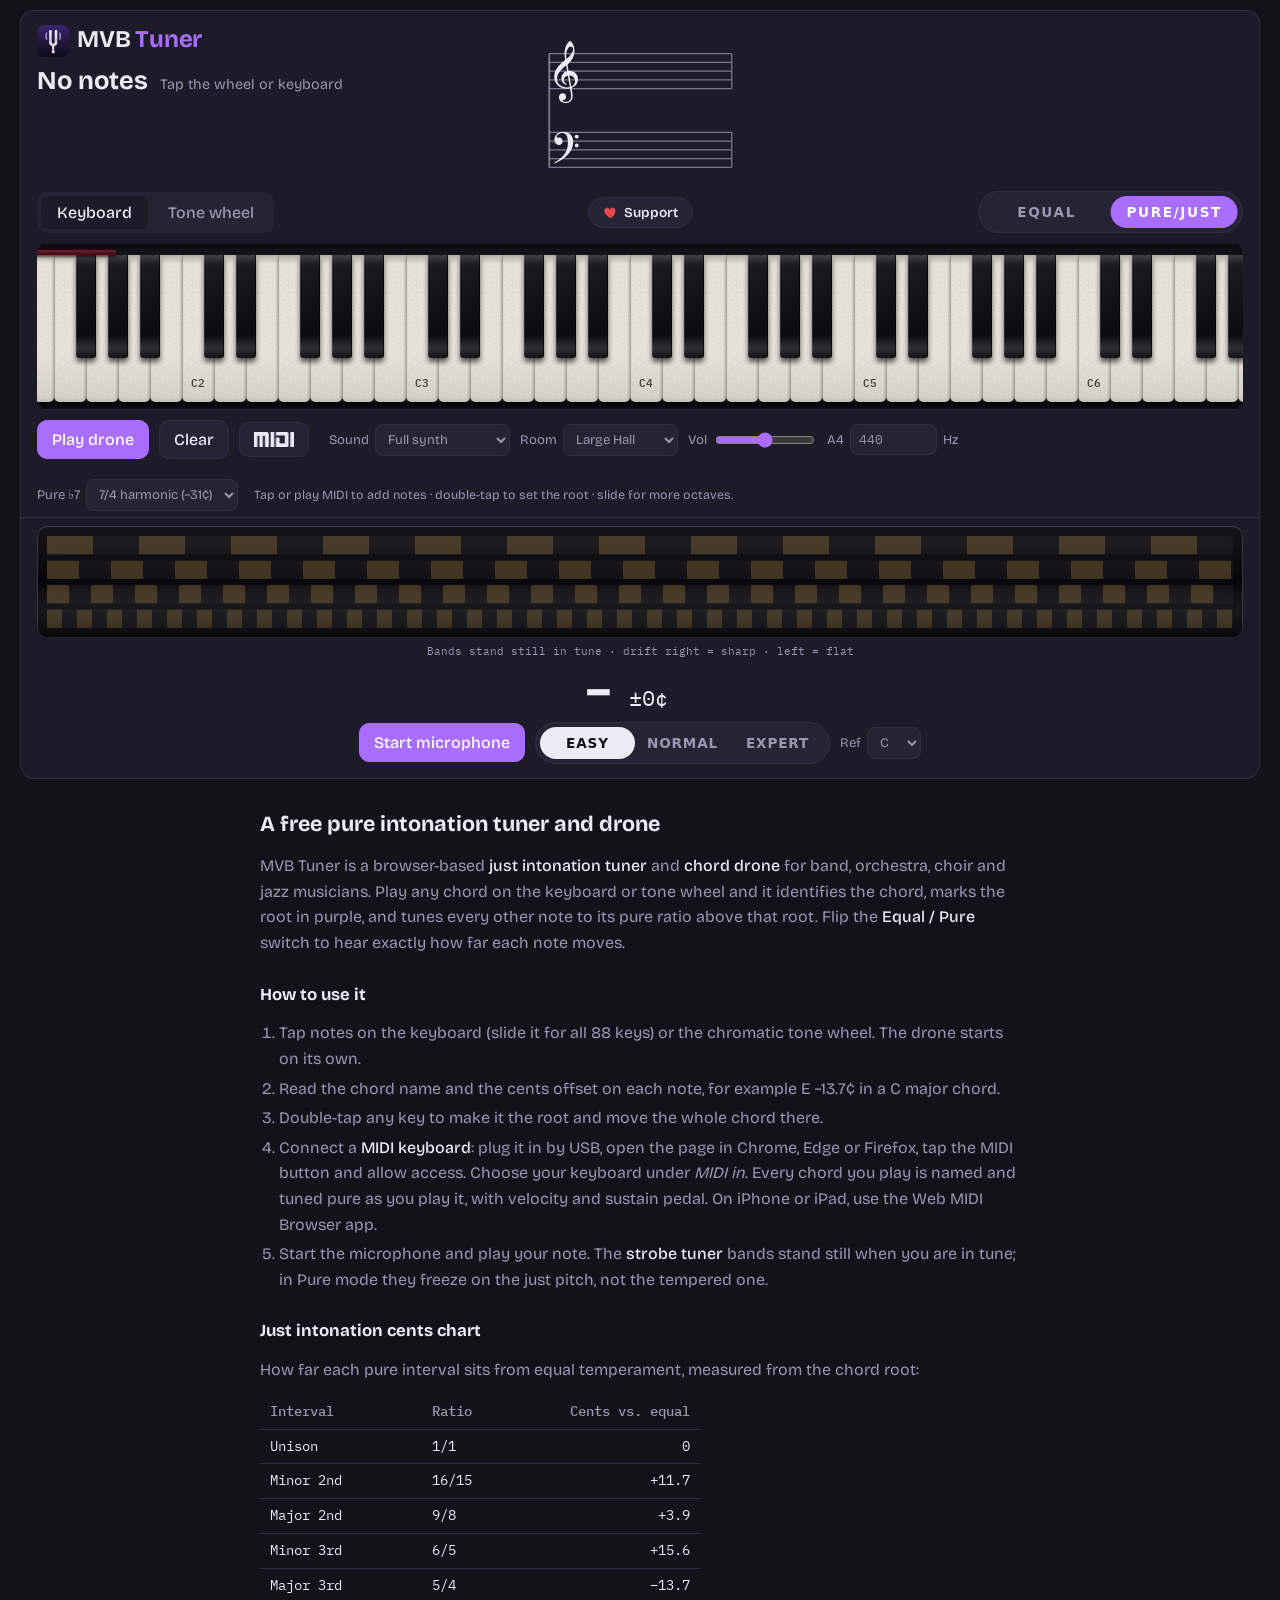
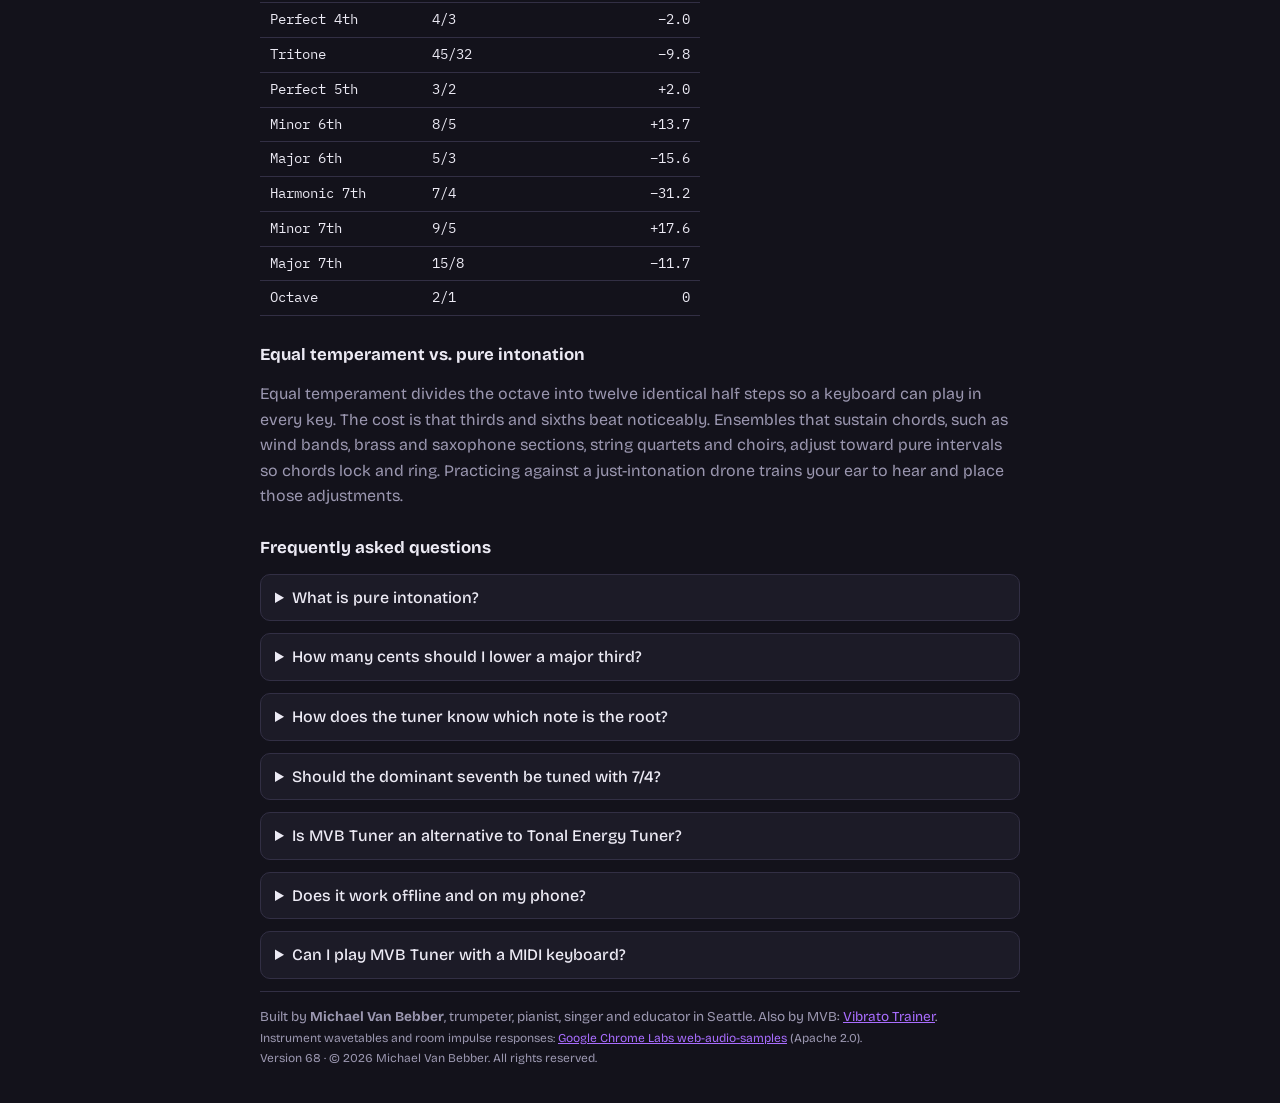
==== index.html @ eff60bd3 "v68: iPad/tablet card and keyboard run edge to edge Co-Authored-By: Claude Opus 5.5 <noreply@anthrop" ====
<!doctype html>
<html lang="en">
<head>
<meta charset="utf-8">
<meta name="viewport" content="width=device-width,initial-scale=1,viewport-fit=cover">
<title>MVB Tuner – Free Pure & Just Intonation Tuner and Chord Drone</title>
<meta name="description" content="Free pure & just intonation tuner and chord drone. Detects the chord root and tunes every note pure. Strobe tuner, equal/pure switch, 14 sounds.">
<link rel="canonical" href="https://pureintonation.com/">
<meta name="robots" content="index,follow,max-image-preview:large">
<meta name="author" content="Michael Van Bebber">
<meta name="theme-color" content="#13121b">
<meta name="color-scheme" content="dark">
<meta property="og:type" content="website">
<meta property="og:site_name" content="MVB Tuner">
<meta property="og:title" content="MVB Tuner – Free Pure & Just Intonation Tuner and Chord Drone">
<meta property="og:description" content="Free pure & just intonation tuner and chord drone. Detects the chord root and tunes every note pure. Strobe tuner, equal/pure switch, 14 sounds.">
<meta property="og:url" content="https://pureintonation.com/">
<meta property="og:image" content="https://pureintonation.com/og-image.png">
<meta property="og:image:width" content="1200"><meta property="og:image:height" content="630">
<meta property="og:image:alt" content="MVB Tuner: pure intonation strobe tuner with a C7 chord tuned E −13.7¢, G +2.0¢, B♭ −31.2¢">
<meta name="twitter:card" content="summary_large_image">
<meta name="twitter:title" content="MVB Tuner – Free Pure & Just Intonation Tuner and Chord Drone">
<meta name="twitter:description" content="Free pure & just intonation tuner and chord drone. Detects the chord root and tunes every note pure. Strobe tuner, equal/pure switch, 14 sounds.">
<meta name="twitter:image" content="https://pureintonation.com/og-image.png">
<link rel="icon" href="/favicon.ico" sizes="48x48">
<link rel="icon" href="/favicon.svg" type="image/svg+xml">
<link rel="icon" href="/favicon-48.png" sizes="48x48" type="image/png">
<link rel="apple-touch-icon" href="/apple-touch-icon.png">
<link rel="manifest" href="/manifest.webmanifest">
<meta name="apple-mobile-web-app-capable" content="yes">
<meta name="apple-mobile-web-app-title" content="MVB Tuner">
<script type="application/ld+json">{"@context": "https://schema.org", "@type": "WebApplication", "name": "MVB Tuner", "url": "https://pureintonation.com/", "description": "Free pure & just intonation tuner and chord drone. Detects the chord root and tunes every note pure. Strobe tuner, equal/pure switch, 14 sounds.", "applicationCategory": "MusicApplication", "operatingSystem": "Any (web browser)", "browserRequirements": "Requires JavaScript and Web Audio", "isAccessibleForFree": true, "offers": {"@type": "Offer", "price": "0", "priceCurrency": "USD"}, "featureList": ["Pure (just) intonation drone", "Equal temperament / pure toggle", "Automatic chord and root detection", "Strobe tuner with just-intonation targets", "Keyboard and tone wheel note entry", "7/4 harmonic seventh option", "Adjustable A4 reference"], "image": "https://pureintonation.com/og-image.png", "screenshot": "https://pureintonation.com/og-image.png", "author": {"@type": "Person", "name": "Michael Van Bebber", "jobTitle": "Trumpeter, pianist, singer and educator", "address": {"@type": "PostalAddress", "addressLocality": "Seattle", "addressRegion": "WA"}}}</script>
<script type="application/ld+json">{"@context": "https://schema.org", "@type": "FAQPage", "mainEntity": [{"@type": "Question", "name": "What is pure intonation?", "acceptedAnswer": {"@type": "Answer", "text": "Pure (or just) intonation tunes each note of a chord to a simple whole-number frequency ratio above the root, such as 3:2 for the fifth and 5:4 for the major third. The chord then rings without beats, unlike equal temperament, where every half step is exactly 100 cents and most intervals are slightly out of tune."}}, {"@type": "Question", "name": "How many cents should I lower a major third?", "acceptedAnswer": {"@type": "Answer", "text": "A just major third (5:4) is 13.7 cents lower than an equal-tempered major third. A minor third (6:5) is 15.6 cents higher, and a pure fifth (3:2) is only about 2 cents higher."}}, {"@type": "Question", "name": "How does the tuner know which note is the root?", "acceptedAnswer": {"@type": "Answer", "text": "Every time you add or remove a note, MVB Tuner analyzes the pitch set and names the chord, from simple triads up to chords like C13♯11♭9 or G13sus♭9. The root turns purple and stays at equal-tempered pitch; every other note is retuned relative to it."}}, {"@type": "Question", "name": "Should the dominant seventh be tuned with 7/4?", "acceptedAnswer": {"@type": "Answer", "text": "The 7/4 harmonic seventh (31.2 cents flat of equal temperament) is the most consonant seventh and is the default here. Switch to 9/5 (17.6 cents sharp) for a brighter, more conventional minor seventh."}}, {"@type": "Question", "name": "Is MVB Tuner an alternative to Tonal Energy Tuner?", "acceptedAnswer": {"@type": "Answer", "text": "It covers the two features many ensemble musicians use most in Tonal Energy, the tuner and the just-intonation drone, and adds automatic chord-root detection. It runs free in any modern browser on iPhone, Android, Mac and PC. MVB Tuner is an independent project and is not affiliated with Tonal Energy."}}, {"@type": "Question", "name": "Does it work offline and on my phone?", "acceptedAnswer": {"@type": "Answer", "text": "Yes. Open it once and you can add it to your home screen; it then loads without a connection. The microphone tuner needs permission in your browser."}}, {"@type": "Question", "name": "Can I play MVB Tuner with a MIDI keyboard?", "acceptedAnswer": {"@type": "Answer", "text": "Yes. Connect a USB MIDI keyboard, open the page in Chrome, Edge or Firefox, and tap MIDI. Every chord you play is identified and tuned to pure intonation in real time, with velocity and sustain pedal support. Safari and iPhone browsers do not support MIDI; on iPhone or iPad, the Web MIDI Browser app works."}}]}</script>
<link rel="preconnect" href="https://fonts.gstatic.com" crossorigin><link rel="preconnect" href="https://fonts.googleapis.com">
<link rel="stylesheet" href="https://fonts.googleapis.com/css2?family=Bricolage+Grotesque:opsz,wght@12..96,500;12..96,700&family=IBM+Plex+Mono:wght@400;500&display=swap">
<style>
/* Layout: single dark instrument column — temperament switch on top, tone generator, then tuner */
:root{
  --bg:#13121b; --panel:#1c1b27; --raise:#262434; --line:#322f44;
  --fg:#eceaf4; --muted:#9b97b0;
  --root:#a96dff; --root-soft:rgba(169,109,255,.2);
  --note:#e8b44a; --note-ink:#1c1405;
  --ok:#4fd18b; --warn:#ff6e61;
  --display:"Bricolage Grotesque", "Avenir Next", system-ui, sans-serif;
  --mono:"IBM Plex Mono", ui-monospace, Menlo, monospace;
  color-scheme:dark;
}
html,body{background:var(--bg);color:var(--fg)}
body{font-family:var(--display)}
.app{max-width:760px;margin:0 auto;padding-block:20px 40px;padding-inline:16px;display:grid;gap:18px}
header{display:flex;flex-wrap:nowrap;align-items:flex-start;justify-content:space-between;gap:12px}
header>div:first-child{min-width:0}
h1{margin:0;font-size:1.7rem;font-weight:700;letter-spacing:-.01em}
h1 span{color:var(--root)}
.sub{margin:2px 0 0;color:var(--muted);font-size:.85rem}
button,select,input{font:inherit;color:inherit}
button{cursor:pointer}
:focus-visible{outline:2px solid var(--root);outline-offset:2px}

.mode{position:relative;display:grid;grid-template-columns:1fr 1fr;border:1px solid var(--line);background:var(--raise);border-radius:999px;padding:4px;min-width:230px}
.mode span{position:relative;z-index:1;text-align:center;font-weight:700;letter-spacing:.12em;font-size:.85rem;padding:11px 18px;color:var(--muted);transition:color .2s}
.mode::before{content:"";position:absolute;top:4px;bottom:4px;left:4px;width:calc(50% - 4px);border-radius:999px;background:var(--fg);transition:transform .22s ease,background .22s}
.mode[aria-checked="true"]::before{transform:translateX(100%);background:var(--root)}
.mode[aria-checked="false"] .t,.mode[aria-checked="true"] .p{color:var(--bg)}
.mode[aria-checked="true"] .p{color:#fff}
@media (max-width:480px){.mode{min-width:170px}.mode span{padding:9px 8px;font-size:.72rem;letter-spacing:.06em}.sub{display:none}.panelhead{display:flex;align-items:center;justify-content:space-between;gap:12px;flex-wrap:wrap}
.modehint{display:none}h1{font-size:1.4rem;white-space:nowrap}}
.panelhead{display:flex;align-items:center;justify-content:space-between;gap:12px;flex-wrap:wrap}
.modehint{font-family:var(--mono);font-size:.72rem;color:var(--muted);text-align:right;margin:4px 0 0}

main{display:grid;gap:18px;grid-template-columns:1fr}
.panel{background:var(--panel);border:1px solid var(--line);border-radius:14px;padding:18px;display:grid;gap:14px;align-content:start;min-width:0}
.panel h2{margin:0;font-size:.72rem;letter-spacing:.16em;text-transform:uppercase;color:var(--muted);font-weight:500;font-family:var(--mono)}

/* tuner */
.strobe{display:block;width:100%;height:150px;border-radius:10px;background:#09080d;box-shadow:inset 0 0 0 1px var(--line),inset 0 8px 18px rgba(0,0,0,.7)}
.legend{font-family:var(--mono);font-size:.7rem;color:var(--muted);text-align:center;margin:-4px 0 0}
.readout{display:flex;align-items:flex-end;justify-content:center;gap:18px;flex-wrap:wrap}
.big{font-size:4.2rem;font-weight:700;line-height:.9}
.big sub{font-size:1.4rem;color:var(--muted);vertical-align:baseline}
.cents{font-family:var(--mono);font-size:1.6rem;font-variant-numeric:tabular-nums;min-width:5ch}
.cents.ok{color:var(--ok)} .cents.off{color:var(--warn)}
.meta{font-family:var(--mono);font-size:.8rem;color:var(--muted);text-align:center;line-height:1.6}
.meta b{color:var(--fg);font-weight:500}
.row{display:flex;flex-wrap:wrap;gap:10px;align-items:center}
.btn{border:1px solid var(--line);background:var(--raise);border-radius:10px;padding:9px 14px;font-weight:500}
.btn.primary{background:var(--root);border-color:var(--root);color:#fff}
.notice{font-size:.85rem;color:var(--warn);margin:0}
label.ctl{display:flex;align-items:center;gap:6px;font-size:.82rem;color:var(--muted)}
select,input[type=number]{background:var(--raise);border:1px solid var(--line);border-radius:8px;padding:6px 8px}
input[type=number]{width:5.2em;font-family:var(--mono)}
input[type=range]{accent-color:var(--root);width:100px}

/* chord */
.chord{display:flex;align-items:baseline;gap:12px;flex-wrap:wrap}
.chord .name{font-size:2rem;font-weight:700}
.chord .name .r{color:var(--root)}
.chord .q{color:var(--muted);font-size:.9rem}
.chips{display:flex;flex-wrap:wrap;gap:6px}
.chip{font-family:var(--mono);font-size:.78rem;padding:5px 9px;border-radius:7px;background:var(--note);color:var(--note-ink);font-variant-numeric:tabular-nums}
.chip.root{background:var(--root);color:#fff}
.chip.empty{background:var(--raise);color:var(--muted)}

.tabs{display:flex;gap:4px;background:var(--raise);border-radius:10px;padding:4px;justify-self:start}
.tabs button{border:0;background:none;padding:7px 16px;border-radius:7px;font-weight:500;color:var(--muted)}
.tabs button[aria-selected="true"]{background:var(--panel);color:var(--fg)}

.wheel{display:block;width:100%;max-width:360px;margin-inline:auto;touch-action:manipulation}
.wheel .seg{cursor:pointer;stroke:var(--panel);stroke-width:2}
.wheel .seg path{fill:var(--raise);transition:fill .15s}
.wheel .seg:hover path{filter:brightness(1.15)}
.wheel .seg.on path{fill:var(--note)}
.wheel .seg.root path{fill:var(--root)}
.wheel text{stroke:none;pointer-events:none;text-anchor:middle;dominant-baseline:middle}
.wheel .nm{font-size:12px;font-weight:700;fill:var(--fg)}
.wheel .seg.on .nm{fill:var(--note-ink)} .wheel .seg.root .nm{fill:#fff}
.wheel .cc{font-family:var(--mono);font-size:7px;fill:var(--note-ink)}
.wheel .seg.root .cc{fill:#fff}
.wheel .ctr{font-size:15px;font-weight:700;fill:var(--fg)}
.wheel .ctr2{font-family:var(--mono);font-size:7.5px;fill:var(--muted)}

.kbwrap{--grain:url("data:image/svg+xml,%3Csvg xmlns='http://www.w3.org/2000/svg' width='140' height='140'%3E%3Cfilter id='n'%3E%3CfeTurbulence type='fractalNoise' baseFrequency='.85' numOctaves='2' stitchTiles='stitch'/%3E%3CfeColorMatrix values='0 0 0 0 0 0 0 0 0 0 0 0 0 0 0 0 0 0 .13 0'/%3E%3C/filter%3E%3Crect width='100%25' height='100%25' filter='url(%23n)'/%3E%3C/svg%3E");
  position:relative;overflow-x:auto;overflow-y:hidden;border-radius:9px;padding:12px 6px 8px;cursor:grab;
  background:linear-gradient(#15131b,#0b0a0f);box-shadow:inset 0 3px 8px rgba(0,0,0,.7),inset 0 0 0 1px var(--line);scrollbar-width:thin;scrollbar-color:var(--line) transparent}
.kbwrap.drag{cursor:grabbing}
.kb{position:relative;height:120px;display:flex;width:max-content;user-select:none;-webkit-user-select:none;touch-action:pan-x}
.kb::before{content:"";position:absolute;left:-6px;right:-6px;top:-5px;height:5px;z-index:3;background:linear-gradient(#7a1d2c,#3a0c15);box-shadow:0 2px 3px rgba(0,0,0,.6)}
.wk{flex:0 0 var(--ww,28px);position:relative;box-sizing:border-box;border-radius:0 0 5px 5px;cursor:pointer;
  background-color:#f4f0e6;background-image:var(--grain),linear-gradient(to bottom,rgba(0,0,0,.22) 0,rgba(0,0,0,0) 9px,rgba(0,0,0,0) 70%,rgba(0,0,0,.08) 100%);
  border-left:1px solid rgba(0,0,0,.28);border-right:1px solid rgba(255,255,255,.35);
  box-shadow:inset 0 -5px 5px -4px rgba(0,0,0,.12),0 3px 3px rgba(0,0,0,.55);
  display:flex;flex-direction:column;justify-content:flex-end;align-items:center;gap:1px;padding-bottom:11px;
  font-family:var(--mono);font-size:.5rem;color:#6e6757;transition:transform .05s}
.wk:active{transform:translateY(1px);box-shadow:inset 0 -3px 0 rgba(0,0,0,.1),0 1px 1px rgba(0,0,0,.5)}
.bk{position:absolute;top:0;height:63%;z-index:2;border-radius:0 0 3px 3px;cursor:pointer;
  background-color:#141317;background-image:var(--grain),linear-gradient(to bottom,#45434c 0,#1c1b21 10%,#0d0c10 78%,#34333b 90%,#151418 100%);
  box-shadow:inset 1px 0 0 rgba(255,255,255,.1),inset -1px 0 0 rgba(0,0,0,.7),0 4px 5px rgba(0,0,0,.6);
  display:flex;flex-direction:column;justify-content:flex-end;align-items:center;padding-bottom:10px;
  font-family:var(--mono);font-size:.45rem;color:#ddd9ea}
.bk:active{height:62%}
.wk.on,.bk.on{background-color:var(--note);color:var(--note-ink)}
.wk.root,.bk.root{background-color:var(--root);color:#fff}
.bk.on,.bk.root{background-image:var(--grain),linear-gradient(to bottom,rgba(0,0,0,.18) 0,rgba(0,0,0,0) 10%,rgba(0,0,0,0) 88%,rgba(0,0,0,.14) 100%)}
.wk,.bk{overflow:hidden;white-space:nowrap}
.kb .c{font-weight:600;font-size:.7rem;color:#4a4537}
.wk.on .c,.wk.root .c{color:inherit}
#paneKeys,#paneWheel{min-width:0}
.kbwrap{max-width:100%}
.octbar{display:flex;align-items:center;gap:10px;font-family:var(--mono);font-size:.8rem;color:var(--muted)}
.octbar button{width:34px;height:30px;padding:0}
.foot{color:var(--muted);font-size:.78rem;line-height:1.5;max-width:70ch;margin:0}
@media (prefers-reduced-motion:reduce){.mode::before,.mode span,.wheel .seg path{transition:none}}

.learn{display:grid;gap:12px;color:var(--fg);line-height:1.6;max-width:70ch;padding-top:8px}
.learn h2{font-size:1.35rem;margin:8px 0 0;text-wrap:balance}
.learn h3{font-size:1.05rem;margin:14px 0 0}
.learn p,.learn ol{margin:0;color:var(--muted)}
.learn strong{color:var(--fg);font-weight:500}
.learn ol{padding-left:1.2em;display:grid;gap:4px}
.tablewrap{overflow-x:auto}
.learn table{border-collapse:collapse;width:100%;max-width:440px;font-family:var(--mono);font-size:.85rem;font-variant-numeric:tabular-nums}
.learn th,.learn td{text-align:left;padding:6px 10px;border-bottom:1px solid var(--line)}
.learn th{color:var(--muted);font-weight:500}
.learn td:last-child{text-align:right}.learn th:last-child{text-align:right}
details{border:1px solid var(--line);border-radius:10px;padding:10px 14px;background:var(--panel)}
summary{cursor:pointer;font-weight:500}
details p{margin-top:8px!important}
.site-foot{border-top:1px solid var(--line);padding-top:16px;color:var(--muted);font-size:.85rem}
.site-foot p{margin:0 0 6px}.site-foot a{color:var(--root)}.site-foot .fine{font-size:.75rem}

/* compact layout */
.app{padding-block:10px 32px;gap:12px}
main{gap:12px}
.panel{padding:14px 16px;gap:10px}
.panelhead{align-items:baseline;justify-content:flex-start;gap:2px 12px}
.panelhead h1{font-size:1.5rem;margin:0}
.panelhead .sub{margin:0}
.chordrow{display:flex;flex-wrap:wrap;align-items:center;gap:6px 14px;min-height:38px}
.chord .name{font-size:1.6rem;line-height:1.1}
.bar{display:flex;justify-content:space-between;align-items:center;gap:10px;flex-wrap:wrap}
.bar .mode{min-width:0}
.mode span{padding:8px 16px}
.wheel{max-width:280px}
.kb{height:104px}
.strobe{height:112px}
.legend{margin:-4px 0 0}
.tunrow{display:flex;align-items:center;justify-content:center;gap:6px 22px;flex-wrap:wrap}
.big{font-size:3rem}
.big sub{font-size:1.1rem}
.cents{font-size:1.4rem}
.tunrow .meta{text-align:left}
.tunctl{justify-content:center}
.tunctl .mode{min-width:0}
@media (max-width:480px){.foot{display:none}.strobe{height:92px}.kb{height:96px}.panel{padding:12px;gap:8px}.app{gap:10px}.big{font-size:2.4rem}.row{gap:8px}.btn{padding:8px 12px}.tabs button{padding:6px 10px;font-size:.85rem}.bar{flex-wrap:nowrap}.bar .mode span{padding:7px 8px}}
.panelhead h1{display:flex;align-items:baseline;gap:0;white-space:pre}
.logo{width:1.35em;height:1.35em;flex:none;border-radius:22%;margin-right:8px;align-self:center}
.staff{flex:none;height:120px;width:auto;max-width:60%;margin-left:auto;overflow:visible}
.staff .ln{stroke:var(--muted);stroke-width:1;opacity:.75}
.staff .cl{fill:var(--fg)}
.staff .ac{fill:var(--fg)}
.staff .sym{fill:var(--fg);font-family:var(--display);font-weight:700}.staff .sym .r{fill:var(--root)}
.staff .hd{fill:var(--note)}.staff .hd.root{fill:var(--root)}
.chordrow{align-items:center;flex-wrap:nowrap}
.chordrow .cgrp{flex:1 1 auto}
.chordrow .cgrp{display:flex;flex-direction:column;gap:6px;min-width:0}
@media (max-width:480px){.staff{height:104px}}
.chip{background:var(--fc,var(--note))}
.chip .fn{font-weight:700;margin-right:2px}
.wk.on,.bk.on{background-color:var(--fc,var(--note))}
.wheel .seg.on path{fill:var(--fc,var(--note))}
.staff .hd{fill:var(--fc,var(--note))}
.wk.root,.bk.root{background-color:var(--root)}.wheel .seg.root path{fill:var(--root)}.staff .hd.root{fill:var(--root)}.chip.root{background:var(--root)}
.chip{color:var(--fi,var(--note-ink))}
.wk.on,.bk.on{color:var(--fi,var(--note-ink))}
.wheel .seg.on .nm,.wheel .seg.on .cc{fill:var(--fi,var(--note-ink))}
.chordrow{align-items:flex-start}
.staff{margin-top:-46px}
@media (max-width:480px){.staff{margin-top:-34px}}
.kb .kf{font-family:var(--display);font-weight:700;font-size:.78rem;line-height:1}
@media (max-width:480px){.kb .kf{font-size:.66rem}}
#sevLbl{font-size:.82rem;color:var(--muted)}@media (max-width:480px){#sevLbl{font-size:.72rem}}
.mode span{font-family:system-ui,-apple-system,"Segoe UI",Roboto,sans-serif}
.brk{flex-basis:100%;height:0}@media (max-width:480px){.brk{display:none}}.sevgrp{display:inline-flex;align-items:center;gap:8px}
.mode.sev{min-width:0}.mode.sev span{padding:6px 12px;letter-spacing:.04em}
.row .foot{flex:1 1 220px;margin-left:6px}
/* notation centered in the app: chord name left, staff in the middle column */
.chordrow{display:grid;grid-template-columns:1fr auto 1fr;align-items:start}
.chordrow .cgrp{grid-column:1}
.chordrow .staff{grid-column:2;margin-left:0;max-width:none}
.chordrow .cgrp{display:contents}
.chordrow .chord{grid-column:1;grid-row:1;align-self:start}
.chordrow .staff{grid-row:1}
.chordrow .chips{grid-column:3;grid-row:1;justify-content:flex-end;align-content:flex-start;margin-top:-46px}
@media (max-width:480px){.chordrow .chips{margin-top:-34px;gap:3px}}
/* bigger staff */
.chordrow .staff{height:160px}
.chordrow .chips{flex-direction:column-reverse;flex-wrap:nowrap;align-items:flex-end;justify-content:flex-start;min-height:160px;margin-top:-46px;gap:5px}
.chordrow .chip{white-space:nowrap}
@media (max-width:480px){.chordrow .chips{min-height:128px;gap:3px}}
@media (max-width:480px){.chordrow .staff{height:128px;margin-top:-6px}.chordrow .chips{margin-top:-6px}.chordrow .chord{flex-direction:column;align-items:flex-start;gap:0}}
.supportrow{display:flex;justify-content:center}
.bar{display:grid;grid-template-columns:1fr auto 1fr;flex-wrap:nowrap}
.bar .tabs{justify-self:start}.bar .mode{justify-self:end}
.bar .support{padding:6px 14px;font-size:.85rem;gap:6px}.bar .support .heart{width:15px;height:15px}
@media (max-width:480px){.bar{gap:5px}.bar .tabs button{white-space:nowrap;padding:5px 7px}.bar .mode{min-width:0}.bar .mode span{padding:6px 7px}.bar .support{padding:6px;border-radius:50%}.bar .support .lbl{display:none}.bar .support .heart{width:14px;height:14px}}
@media (max-width:375px){.bar{gap:4px}.bar .tabs button{padding:5px 5px;font-size:.72rem}.bar .mode span{padding:6px 5px;font-size:.6rem;letter-spacing:.03em}}
.support{display:inline-flex;align-items:center;gap:8px;padding:9px 18px;border:1px solid var(--line);border-radius:999px;background:var(--raise);color:var(--fg);text-decoration:none;font-weight:600}
.support:hover{border-color:#e5484d}
.support .heart{width:18px;height:18px;fill:#e5484d}
/* tablet and laptop: the app spans the full window; reading text stays a comfortable width, centered */
@media (min-width:481px){.app{max-width:none;padding-inline:20px}.learn,.site-foot{justify-self:center;width:100%;max-width:760px}}
/* iPad and other tablets (touch screens): card runs edge to edge, no empty margin around it */
@media (min-width:481px) and (pointer:coarse){.app{padding-inline:0;padding-top:0}.app>main>.panel:first-child{border-radius:0;border-left:0;border-right:0;border-top:0}.learn,.site-foot{padding-inline:20px}#paneKeys .kbwrap{margin-inline:-16px;max-width:none;width:calc(100% + 32px);box-sizing:border-box;border-radius:0;border-left:0;border-right:0}}
.vh{position:absolute;width:1px;height:1px;overflow:hidden;clip:rect(0 0 0 0);white-space:nowrap}

/* phone: edge-to-edge cards, one-screen layout */
@media (max-width:480px){
  .app{padding-inline:0;padding-block:4px 24px;gap:6px}
  main{gap:6px}
  .panel{border-radius:0;border-left:0;border-right:0;padding:8px 10px;gap:6px}
  .panelhead h1{font-size:1.15rem}
  .chordrow{min-height:0;gap:4px 8px}
  .chord{gap:6px}
  .chord .name{font-size:1.15rem}
  .chord .q{font-size:.72rem}
  .chip{font-size:.66rem;padding:3px 6px}
  .tabs{padding:3px}
  .tabs button{padding:5px 9px;font-size:.78rem}
  .mode span{padding:6px 8px;font-size:.66rem;letter-spacing:.05em}
  .kbwrap{padding:8px 4px 5px}
  .wk{padding-bottom:9px;font-size:.42rem;overflow:hidden}
  .bk{font-size:.36rem;padding-bottom:7px;overflow:hidden}
  .kb .c{font-size:.58rem;letter-spacing:-.02em}
  .row{gap:6px}
  .btn{padding:6px 10px;font-size:.85rem;border-radius:8px}
  label.ctl{font-size:.72rem;gap:4px}
  select,input[type=number]{padding:4px 6px;font-size:.8rem}
  input[type=number]{width:4.2em}
  input[type=range]{width:64px}
  #tunerH{font-size:.62rem}
  .strobe{height:68px;border-radius:6px}
  .legend{font-size:.58rem;margin:-3px 0 0}
  .tunrow{gap:2px 12px}
  .big{font-size:1.9rem}
  .big sub{font-size:.8rem}
  .cents{font-size:1.05rem;min-width:4.5ch}
  .meta{font-size:.66rem;line-height:1.4}
  .tunctl{gap:6px}
  .learn{padding-inline:16px}
  .site-foot{padding-inline:16px}
}

/* one merged card: drone and tuner share a single panel */
main{gap:0!important}
main>.panel:first-child{border-bottom:0;border-bottom-left-radius:0!important;border-bottom-right-radius:0!important;padding-bottom:6px!important}
main>.panel:last-child{border-top:1px solid var(--line);border-top-left-radius:0!important;border-top-right-radius:0!important;padding-top:8px!important}
.meta:empty{display:none}
@media (max-width:480px){.tunctl{flex-wrap:nowrap}.tunctl .btn{white-space:nowrap}.tunctl .mode span{padding:6px 8px}}
.seclbl,#tunerH{text-align:center}
.seclbl{margin:-4px 0 -6px!important}
.mode.tri{grid-template-columns:repeat(3,1fr);min-width:0;cursor:pointer}
.mode.tri span{padding:8px 12px;letter-spacing:.06em;color:var(--muted)}
.mode.tri span.on{color:var(--bg)}
.mode.tri::before{width:calc((100% - 8px)/3);background:var(--fg)}
.mode.tri[data-i="1"]::before{transform:translateX(100%)}
.mode.tri[data-i="2"]::before{transform:translateX(200%)}
@media (max-width:480px){.mode.tri span{padding:6px 6px;font-size:.62rem;letter-spacing:.03em}.tunctl .btn{padding:6px 9px;font-size:.8rem}}
.bk .kf{font-size:.66rem;letter-spacing:-.04em}@media (max-width:480px){.bk .kf{font-size:.56rem}}
.bk>span:not(.kf){letter-spacing:-.07em}
.kb .kf{font-size:.95rem}@media (max-width:480px){.kb .kf{font-size:.8rem}}
.bk .kf{font-size:.78rem}@media (max-width:480px){.bk .kf{font-size:.64rem}}
#midiStat{font-size:.75rem;color:var(--muted);max-width:28ch;line-height:1.25}
#midiIn{max-width:13em}
@media (max-width:480px){#midiIn{max-width:9.5em}#midiInCtl{font-size:.66rem}#retuneCtl select{max-width:9.5em}#retuneCtl{font-size:.66rem}}
#midiBtn.on{border-color:var(--ok);color:var(--ok)}
#midiBtn .midilogo{display:block;height:.95em;aspect-ratio:2.656;background:currentColor;-webkit-mask:url([data-uri]) center/contain no-repeat;mask:url([data-uri]) center/contain no-repeat}
#midiBtn{display:inline-flex;align-items:center;justify-content:center}

</style>
<style>body{margin:0}:root{padding-top:env(safe-area-inset-top,0px);padding-bottom:env(safe-area-inset-bottom,0px)}[hidden]{display:none!important}img{max-width:100%}</style>
</head>
<body>
<div class="app">
  <main>
    <section class="panel" aria-labelledby="appTitle">
      <div class="panelhead">
        <h1 id="appTitle"><svg class="logo" aria-hidden="true" xmlns="http://www.w3.org/2000/svg" viewBox="0 0 64 64"><defs><linearGradient id="lgb" x1="0" y1="0" x2="0" y2="1"><stop offset="0" stop-color="#3a2470"/><stop offset="1" stop-color="#0c0b12"/></linearGradient><linearGradient id="lgf" x1="0" y1="0" x2="0" y2="1"><stop offset="0" stop-color="#fffcf4"/><stop offset="1" stop-color="#c4bed2"/></linearGradient></defs><rect width="64" height="64" rx="14" fill="url(#lgb)"/><g fill="none" stroke="#c4a0ff" stroke-width="2.6" stroke-linecap="round"><path d="M45 16a15 15 0 0 1 0 12"/><path d="M19 16a15 15 0 0 0 0 12"/></g><g fill="url(#lgf)"><rect x="24" y="10" width="5" height="27" rx="2.5"/><rect x="35" y="10" width="5" height="27" rx="2.5"/><path d="M24 34a8 8 0 0 0 16 0h-5a3 3 0 0 1-6 0z"/><rect x="30" y="41" width="4" height="10"/><circle cx="32" cy="53" r="3.2"/></g></svg>MVB <span>Tuner</span></h1>
      </div>
      <div class="chordrow">
        <div class="cgrp">
          <div class="chord"><div class="name" id="chordName">–</div><div class="q" id="chordQ"></div></div>
          <div class="chips" id="chips"></div>
        </div>
        <svg class="staff" id="staff" role="img" aria-label="Grand staff showing the selected notes"></svg>
      </div>
      <div class="bar">
        <div class="tabs" role="tablist">
          <button role="tab" id="tabKeys" aria-selected="true">Keyboard</button>
          <button role="tab" id="tabWheel" aria-selected="false">Tone wheel</button>
        </div>
        <a class="support" href="https://venmo.com/u/Michael-VanBebber" target="_blank" rel="noopener" title="Support MVB Tuner on Venmo (@Michael-VanBebber)"><svg class="heart" viewBox="0 0 24 24" aria-hidden="true"><path d="M12 21s-7.5-4.6-9.6-9.2C.9 8.4 2.9 4.5 6.6 4.5c2.1 0 3.6 1.1 4.4 2.5.8-1.4 2.3-2.5 4.4-2.5 3.7 0 5.7 3.9 4.2 7.3C19.5 16.4 12 21 12 21z"/></svg><span class="lbl">Support</span></a>
        <button class="mode" id="modeBtn" role="switch" aria-checked="true" aria-label="Pure intonation" title="Toggle equal / pure (just) tuning"><span class="t">EQUAL</span><span class="p">PURE/JUST</span></button>
      </div>
      <div id="paneWheel">
        <svg class="wheel" id="wheel" viewBox="-110 -110 220 220" role="group" aria-label="Chromatic tone wheel"></svg>
      </div>
      <div id="paneKeys" hidden>
        <div class="kbwrap" id="kbwrap"><div class="kb" id="kb"></div></div>
      </div>
      <div class="row">
        <button class="btn primary" id="playBtn">Play drone</button>
        <button class="btn" id="clearBtn">Clear</button>
        <button class="btn" id="midiBtn" title="Play with a MIDI keyboard" aria-label="MIDI"><span class="midilogo"></span></button><span class="ctl" id="midiStat"></span>
        <label class="ctl">Sound
          <select id="timbre">
            <optgroup label="Synth"><option value="fullsynth">Full synth</option><option value="putney">Analog drone</option></optgroup>
            <optgroup label="Waveforms"><option value="warmsquare">Warm square</option><option value="warmsaw">Warm saw</option><option value="warmtri">Warm triangle</option><option value="droppedsaw">Soft saw</option><option value="sine">Sine</option></optgroup>
            <optgroup label="Organ &amp; keys"><option value="organ">Organ</option><option value="pipeorgan">Pipe organ</option><option value="epiano">Electric piano</option><option value="celeste">Celeste</option></optgroup>
            <optgroup label="Ensemble"><option value="strings">Strings</option><option value="brass">Brass</option><option value="trombone">Trombone</option></optgroup>
            <optgroup label="Voices"><option value="choirah">Choir "ah"</option><option value="choirooh">Choir "ooh"</option><option value="voiceo">Voice "oh"</option></optgroup>
          </select>
        </label>
        <label class="ctl">Room
          <select id="room"><option value="off">Dry</option><option value="studio">Studio</option><option value="hall">Hall</option><option value="kilbourn">Kilbourn Hall</option><option value="largehall">Large Hall</option><option value="warehouse">Warehouse</option><option value="cathedral">Cathedral</option></select>
        </label>
        <label class="ctl">Vol <input type="range" id="vol" min="0" max="1" step="0.01" value="0.5"></label>
        <label class="ctl">A4 <input type="number" id="a4" min="400" max="480" step="0.5" value="440"> Hz</label>
        <span class="brk" aria-hidden="true"></span>
        <label class="ctl" id="midiInCtl" hidden>MIDI in <select id="midiIn" aria-label="MIDI input" title="MIDI input"></select></label>
        <label class="ctl" id="retuneCtl" hidden title="When the chord root changes, held notes glide to their new pure pitch or hold their current pitch">Held
          <select id="retune"><option value="glide">Glide</option><option value="hold">Hold</option></select>
        </label>
        <label class="ctl sevgrp">Pure ♭7
          <select id="sev"><option value="7/4">7/4 harmonic (−31¢)</option><option value="9/5">9/5 (+18¢)</option></select>
        </label>
        <p class="foot">Tap or play MIDI to add notes · double-tap to set the root · slide for more octaves.</p>
      </div>
    </section>

    <section class="panel" aria-labelledby="tunerH">
      <h2 id="tunerH" class="vh">Strobe tuner</h2>
      <canvas class="strobe" id="strobe" role="img" aria-label="Strobe tuner display"></canvas>
      <p class="legend">Bands stand still in tune · drift right = sharp · left = flat</p>
      <div class="tunrow">
        <div class="readout">
          <div class="big" id="tNote">–</div>
          <div class="cents" id="tCents">±0¢</div>
        </div>
        <div class="meta" id="tMeta"></div>
      </div>
      <div class="row tunctl">
        <button class="btn primary" id="micBtn">Start microphone</button>
        <div class="mode tri" id="tModeBtn" role="radiogroup" aria-label="Tuner sensitivity" data-i="1"><span role="radio" data-m="easy">EASY</span><span role="radio" data-m="normal">NORMAL</span><span role="radio" data-m="expert">EXPERT</span></div>
        <label class="ctl" id="keyCtl" title="Root used for pure tuning when no chord is entered">Ref
          <select id="keySel"></select>
        </label>
      </div>
      <p class="notice" id="micMsg" hidden></p>
    </section>
  </main>

<section class="learn" aria-labelledby="aboutH">
  <h2 id="aboutH">A free pure intonation tuner and drone</h2>
  <p>MVB Tuner is a browser-based <strong>just intonation tuner</strong> and <strong>chord drone</strong> for band, orchestra, choir and jazz musicians. Play any chord on the keyboard or tone wheel and it identifies the chord, marks the root in purple, and tunes every other note to its pure ratio above that root. Flip the <strong>Equal / Pure</strong> switch to hear exactly how far each note moves.</p>
  <h3>How to use it</h3>
  <ol>
    <li>Tap notes on the keyboard (slide it for all 88 keys) or the chromatic tone wheel. The drone starts on its own.</li>
    <li>Read the chord name and the cents offset on each note, for example E −13.7¢ in a C major chord.</li>
    <li>Double-tap any key to make it the root and move the whole chord there.</li>
    <li>Connect a <strong>MIDI keyboard</strong>: plug it in by USB, open the page in Chrome, Edge or Firefox, tap the MIDI button and allow access. Choose your keyboard under <em>MIDI in</em>. Every chord you play is named and tuned pure as you play it, with velocity and sustain pedal. On iPhone or iPad, use the Web MIDI Browser app.</li>
    <li>Start the microphone and play your note. The <strong>strobe tuner</strong> bands stand still when you are in tune; in Pure mode they freeze on the just pitch, not the tempered one.</li>
  </ol>
  <h3>Just intonation cents chart</h3>
  <p>How far each pure interval sits from equal temperament, measured from the chord root:</p>
  <div class="tablewrap"><table>
    <thead><tr><th scope="col">Interval</th><th scope="col">Ratio</th><th scope="col">Cents vs. equal</th></tr></thead>
    <tbody><tr><td>Unison</td><td>1/1</td><td>0</td></tr><tr><td>Minor 2nd</td><td>16/15</td><td>+11.7</td></tr><tr><td>Major 2nd</td><td>9/8</td><td>+3.9</td></tr><tr><td>Minor 3rd</td><td>6/5</td><td>+15.6</td></tr><tr><td>Major 3rd</td><td>5/4</td><td>−13.7</td></tr><tr><td>Perfect 4th</td><td>4/3</td><td>−2.0</td></tr><tr><td>Tritone</td><td>45/32</td><td>−9.8</td></tr><tr><td>Perfect 5th</td><td>3/2</td><td>+2.0</td></tr><tr><td>Minor 6th</td><td>8/5</td><td>+13.7</td></tr><tr><td>Major 6th</td><td>5/3</td><td>−15.6</td></tr><tr><td>Harmonic 7th</td><td>7/4</td><td>−31.2</td></tr><tr><td>Minor 7th</td><td>9/5</td><td>+17.6</td></tr><tr><td>Major 7th</td><td>15/8</td><td>−11.7</td></tr><tr><td>Octave</td><td>2/1</td><td>0</td></tr></tbody>
  </table></div>
  <h3>Equal temperament vs. pure intonation</h3>
  <p>Equal temperament divides the octave into twelve identical half steps so a keyboard can play in every key. The cost is that thirds and sixths beat noticeably. Ensembles that sustain chords, such as wind bands, brass and saxophone sections, string quartets and choirs, adjust toward pure intervals so chords lock and ring. Practicing against a just-intonation drone trains your ear to hear and place those adjustments.</p>
  <h3>Frequently asked questions</h3>
  <details><summary>What is pure intonation?</summary><p>Pure (or just) intonation tunes each note of a chord to a simple whole-number frequency ratio above the root, such as 3:2 for the fifth and 5:4 for the major third. The chord then rings without beats, unlike equal temperament, where every half step is exactly 100 cents and most intervals are slightly out of tune.</p></details><details><summary>How many cents should I lower a major third?</summary><p>A just major third (5:4) is 13.7 cents lower than an equal-tempered major third. A minor third (6:5) is 15.6 cents higher, and a pure fifth (3:2) is only about 2 cents higher.</p></details><details><summary>How does the tuner know which note is the root?</summary><p>Every time you add or remove a note, MVB Tuner analyzes the pitch set and names the chord, from simple triads up to chords like C13♯11♭9 or G13sus♭9. The root turns purple and stays at equal-tempered pitch; every other note is retuned relative to it.</p></details><details><summary>Should the dominant seventh be tuned with 7/4?</summary><p>The 7/4 harmonic seventh (31.2 cents flat of equal temperament) is the most consonant seventh and is the default here. Switch to 9/5 (17.6 cents sharp) for a brighter, more conventional minor seventh.</p></details><details><summary>Is MVB Tuner an alternative to Tonal Energy Tuner?</summary><p>It covers the two features many ensemble musicians use most in Tonal Energy, the tuner and the just-intonation drone, and adds automatic chord-root detection. It runs free in any modern browser on iPhone, Android, Mac and PC. MVB Tuner is an independent project and is not affiliated with Tonal Energy.</p></details><details><summary>Does it work offline and on my phone?</summary><p>Yes. Open it once and you can add it to your home screen; it then loads without a connection. The microphone tuner needs permission in your browser.</p></details><details><summary>Can I play MVB Tuner with a MIDI keyboard?</summary><p>Yes. Connect a USB MIDI keyboard, open the page in Chrome, Edge or Firefox, and tap MIDI. Every chord you play is identified and tuned to pure intonation in real time, with velocity and sustain pedal support. Safari and iPhone browsers do not support MIDI; on iPhone or iPad, the Web MIDI Browser app works.</p></details>
</section>
<footer class="site-foot">
  <p>Built by <strong>Michael Van Bebber</strong>, trumpeter, pianist, singer and educator in Seattle. Also by MVB: <a href="https://vibratotrainer.com" rel="noopener">Vibrato Trainer</a>.</p>
  <p class="fine">Instrument wavetables and room impulse responses: <a href="https://github.com/GoogleChromeLabs/web-audio-samples" rel="noopener">Google Chrome Labs web-audio-samples</a> (Apache 2.0).</p>
  <p class="fine">Version 68 · © 2026 Michael Van Bebber. All rights reserved.</p>
</footer>
</div>
<script>
(() => {
const NAMES=['C','D♭','D','E♭','E','F','F♯','G','A♭','A','B♭','B'];
const IVN=['unison','minor 2nd','major 2nd','minor 3rd','major 3rd','perfect 4th','tritone','perfect 5th','minor 6th','major 6th','minor 7th','major 7th'];
const JUST={0:1,1:16/15,2:9/8,3:6/5,4:5/4,5:4/3,6:45/32,7:3/2,8:8/5,9:5/3,10:9/5,11:15/8};
// templates in priority order: [symbol, long name, intervals]
const T=[
 ['maj7','major 7th',[0,4,7,11]],['7','dominant 7th',[0,4,7,10]],['m7','minor 7th',[0,3,7,10]],
 ['6','major 6th',[0,4,7,9]],['m6','minor 6th',[0,3,7,9]],['ø7','half-diminished',[0,3,6,10]],
 ['°7','diminished 7th',[0,3,6,9]],['m(maj7)','minor-major 7th',[0,3,7,11]],
 ['9','dominant 9th',[0,2,4,7,10]],['maj9','major 9th',[0,2,4,7,11]],['m9','minor 9th',[0,2,3,7,10]],
 ['add9','add 9',[0,2,4,7]],['m(add9)','minor add 9',[0,2,3,7]],['7sus4','7 sus 4',[0,5,7,10]],
 ['','major',[0,4,7]],['m','minor',[0,3,7]],['°','diminished',[0,3,6]],['+','augmented',[0,4,8]],
 ['sus4','sus 4',[0,5,7]],['sus2','sus 2',[0,2,7]],
 ['7','dominant 7th (no 5th)',[0,4,10]],['maj7','major 7th (no 5th)',[0,4,11]],['m7','minor 7th (no 5th)',[0,3,10]],
 ['5','perfect 5th',[0,7]],['','major 3rd',[0,4]],['m','minor 3rd',[0,3]],['','major 2nd (9th)',[0,2]],
 ['7','minor 7th',[0,10]],['maj7','major 7th',[0,11]],['','tritone',[0,6]]
];

const S={mode:'pure',notes:new Set(),a4:440,oct:4,timbre:'fullsynth',room:'largehall',vol:.5,sev:'7/4',playing:false,keyRoot:0,tab:'keys',tmode:'easy',retune:'glide'};
// MIDI keyboard state (declared early: the voice code reads it)
const MIDI={access:null,held:new Set(),sus:false,susHeld:new Set(),vel:new Map(),fast:new Set(),pend:0,shown:0};
const velGain=m=>{const v=MIDI.vel.get(m);return v==null?1:Math.max(.12,Math.pow(v/127,1.3))*1.15;};
try{const s=JSON.parse(localStorage.getItem('rr-settings-v5')||'{}');
  if(s.mode)S.mode=s.mode; if(s.a4)S.a4=s.a4; if(s.timbre)S.timbre=s.timbre; if(s.sev)S.sev=s.sev; if(s.tab)S.tab=s.tab; if(s.tmode2)S.tmode=s.tmode2; if(s.room3)S.room=s.room3; if(s.retune)S.retune=s.retune;}catch(e){}
const save=()=>{try{localStorage.setItem('rr-settings-v5',JSON.stringify({mode:S.mode,a4:S.a4,timbre:S.timbre,sev:S.sev,tab:S.tab,tmode2:S.tmode,room3:S.room,retune:S.retune}))}catch(e){}};
const $=id=>document.getElementById(id);
let chord=null;

/* ---------- chord analysis ---------- */
const DEG=['1','♭9','9','♯9','3','11','♯11','5','♭13','13','7','maj7'];
// name a pitch-class set from one candidate root, jazz-style (e.g. 13♯11♭9, 13sus♭9)
function nameFor(r,pcs){
  const I=new Set(pcs.map(p=>(p-r+12)%12));I.delete(0);
  const h=x=>I.has(x),used=new Set();
  const third=h(4)?4:h(3)?3:0;if(third)used.add(third);
  let sus='';if(!third){if(h(5)){sus='sus';used.add(5);}else if(h(2)){sus='sus2';used.add(2);}}
  const fifth=h(7);if(fifth)used.add(7);
  const sev=h(10)?10:h(11)?11:0;if(sev)used.add(sev);
  const dim=third===3&&!fifth&&h(6);if(dim)used.add(6);
  const dim7=dim&&!sev&&h(9);if(dim7)used.add(9);
  const aug=third===4&&!fifth&&h(8);if(aug)used.add(8);
  const n9=h(2)&&!used.has(2),n11=h(5)&&!used.has(5),n13=h(9)&&!used.has(9);
  const b9=h(1),s9=h(3)&&third===4,s11=h(6)&&!used.has(6),b13=h(8)&&!used.has(8);
  [n9&&2,n11&&5,n13&&9,b9&&1,s9&&3,s11&&6,b13&&8].forEach(x=>{if(x)used.add(x)});
  let sym='',ext='';
  if(sev){
    ext=n13?'13':(n11&&third!==4)?'11':n9?'9':'7';
    if(dim&&sev===10) sym=ext==='7'?'ø7':'m'+ext+'♭5';
    else if(sev===11) sym=dim?'°maj'+ext:third===3?`m(maj${ext})`:'maj'+ext;
    else sym=(third===3?'m':'')+ext;
    if(aug) sym+='♯5';
    if(sus) sym+=sus;
    if(n11&&third===4&&ext!=='11') sym+='(add11)';
  } else {
    sym=dim7?'°7':dim?'°':aug?'+':third===3?'m':third?'':sus?sus:(fifth?'5':'(no3)');
    if(!third&&sus==='sus2'&&n13) sym='6/9';
    else if(n13) sym+=n9?'6/9':'6'; else if(n9) sym+='add9';
    if(n11) sym+='add11';
  }
  const alts=[];
  if(b13) alts.push(sev?'♭13':'♭6');
  if(s11) alts.push(!fifth&&third===4&&!(n9||n11||n13||b9||s9)?'♭5':'♯11');
  if(s9) alts.push('♯9');
  if(b9) alts.push('♭9');
  sym+=alts.join('');
  const odd=[...I].filter(x=>!used.has(x));
  if(odd.length) sym+='(add'+odd.map(x=>DEG[x]).join(',')+')';
  let score=(third?20:sus?-4:-20)+((fifth||dim||aug)?6:0)-7*alts.length-10*odd.length-(sev===11&&third===3?6:0);
  const simple=!alts.length&&!odd.length&&!n9&&!n11&&!n13&&(third||sus);
  const q=dim7?'diminished 7th':dim&&sev===10?'half-diminished':dim&&sev===11?'diminished major':dim?'diminished':aug&&!sev?'augmented':
    sev===11?(third===3?'minor-major':'major'):sev===10?(third===3?'minor':sus?'suspended dominant':'dominant'):
    third===3?'minor':third===4?'major':sus?'suspended':'open 5th';
  const long=q+(sev&&!dim7&&!(dim&&sev===10&&ext==='7')?' '+ext+'th':'')+(alts.length?' · '+alts.join(' '):'');
  return {root:r,sym,long,ivs:[0,...I],score,simple,aug,dim,exact:!odd.length};
}
function analyze(){
  const c=analyze0();
  if(c&&c.root!=null){c.rs=pickRoot(c);if(c.slash)c.long+=' · '+spellPc(c.bass,c)+' in bass';}
  return c;
}
function analyze0(){
  if(!S.notes.size) return null;
  const midis=[...S.notes].sort((a,b)=>a-b);
  const bass=midis[0]%12;
  const pcs=[...new Set(midis.map(m=>m%12))];
  if(pcs.length===1) return {root:pcs[0],sym:'',long:midis.length>1?'octaves':'single note',ivs:[0],exact:true,bass};
  if(pcs.length===2){
    let best=null;
    for(const r of pcs){const ivs=pcs.map(p=>(p-r+12)%12).sort((a,b)=>a-b);
      T.forEach(([sym,long,t],i)=>{if(t.length!==2||t[1]!==ivs[1])return;
        const sc=(r===bass?50:0)-i*.5+(t[1]===6?0:100);
        if(!best||sc>best.score) best={root:r,sym,long,ivs,exact:true,score:sc,bass};});}
    return best;
  }
  let best=null;
  for(const r of pcs){
    const c=nameFor(r,pcs);
    c.score+=r===bass?30:(c.simple?25:-15);
    if(!best||c.score>best.score) best=c;
  }
  best.bass=bass;best.slash=best.root!==bass;
  return best;
}
// spell a pitch class inside a chord: letter from the interval above the root, so F♯7/C♯ (not D♭), G♭maj7 has F
function pcSpell(pc,c){
  const [rl]=c.rs||RSPELL[c.root],iv=(pc-c.root+12)%12,h=new Set(c.ivs||[]),sym=c.sym||'';
  let st=[0,1,1,2,2,3,3,4,5,5,6,6][iv];
  if(iv===3&&h.has(4))st=1;
  if(iv===6&&(c.dim||sym.includes('♭5')))st=4;
  if(iv===8&&(c.aug||sym.includes('♯5')))st=4;
  if(iv===9&&sym.startsWith('°7'))st=6;
  const L=(rl+st)%7;return [L,((pc-NATPC[L])%12+18)%12-6];
}
const ACCS={'-2':'𝄫','-1':'♭','0':'','1':'♯','2':'𝄪'};
function spellPc(pc,c){if(!c||c.root==null)return NAMES[pc];const [L,a]=pcSpell(pc,c);return LETTERS[L]+(ACCS[a]||'');}
// choose F♯ or G♭, D♭ or C♯ etc. for the root: whichever spells the whole chord (and bass) with fewer accidentals
function pickRoot(c){
  const d=RSPELL[c.root];if(!d[1])return d;
  const alt=d[1]<0?[(d[0]+6)%7,1]:[(d[0]+1)%7,-1];
  const pcs=new Set((c.ivs||[0]).map(i=>(i+c.root)%12));if(c.bass!=null)pcs.add(c.bass);
  const cost=rs=>{let n=0;pcs.forEach(pc=>{const a=Math.abs(pcSpell(pc,{...c,rs})[1]);n+=a===2?3:a;});return n;};
  const ca=cost(alt),cd=cost(d);if(ca!==cd)return ca<cd?alt:d;
  // a tie (G♭/B♭ vs F♯/A♯): follow the bass note's usual spelling
  const bs=RSPELL[c.bass!=null?c.bass:c.root][1];if(!bs)return d;
  return Math.sign(pcSpell(c.bass!=null?c.bass:c.root,{...c,rs:alt})[1])===Math.sign(bs)?alt:d;
}
const rootName=c=>c.rs?LETTERS[c.rs[0]]+(ACCS[c.rs[1]]||''):NAMES[c.root];
const slashTxt=c=>c.slash?'/'+spellPc(c.bass,c):'';
function ratio(iv){
  const h=new Set(chord?chord.ivs:[]);
  if(iv===6 && chord && chord.dim) return 64/45;
  if(iv===8 && chord && chord.aug) return 25/16;
  if(iv===10 && S.sev==='7/4' && h.has(4)) return 7/4;
  return JUST[iv];
}
const rootPc=()=>chord?chord.root:S.keyRoot;
function offset(pc){ // cents away from ET
  if(S.mode!=='pure') return 0;
  const iv=(pc-rootPc()+12)%12;
  return 1200*Math.log2(ratio(iv))-iv*100;
}
const freq=m=>S.a4*Math.pow(2,(m-69)/12)*Math.pow(2,offset(m%12)/1200);
const fmtC=c=>{const r=Math.round(c);return (r===0?'±0':(r>0?'+':'−')+Math.abs(r))+'¢';};
const nn=m=>NAMES[m%12]+(Math.floor(m/12)-1);

/* ---------- audio ---------- */
let ctx=null,master=null,waves={};const voices=new Map();
const IOS=/iP(hone|ad|od)/.test(navigator.userAgent)||(navigator.platform==='MacIntel'&&navigator.maxTouchPoints>1);
// iOS lowers playback while the mic is open; compensate, then rebuild audio when the mic closes
const gainVal=()=>S.vol*.5*(IOS&&micOn?4:1);let micOn=false;
function resetAudio(){
  const was=S.playing;
  voices.forEach(v=>v.srcs.forEach(x=>{try{x.stop()}catch(e){}}));voices.clear();
  try{ctx&&ctx.close();}catch(e){}
  ctx=null;master=null;waves={};noiseBuf=null;wetBus=null;rooms={};
  if(was){ensureCtx();syncVoices();}
}
// Wavetables measured from real instruments and analog synths: Google Chrome Labs web-audio-samples (Apache 2.0)
const TABLES={"warmsquare":[[.0,.0,.0,.0,.0,.0,.0,.0,.0,.0,.0,.0,.0,.0,.0,.0,.0,.0,.0,.0,.0,.0,.0,.0,.0,.0,.0,.0,.0,.0,.0,.0,.0,.0,.0,.0,.0,.0,.0,.0,.0,.0,.0,.0,.0,.0,.0,.0,.0,.0,.0,.0,.0,.0,.0,.0,.0,.0,.0,.0,.0,.0,.0,.0,.0,.0,.0,.0,.0,.0,.0,.0,.0,.0,.0,.0,.0,.0,.0,.0,.0,.0,.0,.0,.0,.0,.0,.0,.0,.0,.0,.0,.0,.0,.0,.0,.0,.0,.0,.0,.0,.0,.0,.0,.0,.0,.0,.0,.0,.0,.0,.0,.0,.0,.0,.0,.0,.0,.0,.0,.0,.0,.0,.0,.0,.0,.0,.0,.0,.0,.0,.0,.0,.0,.0,.0,.0,.0,.0,.0,.0,.0,.0,.0,.0,.0,.0,.0,.0,.0,.0,.0,.0,.0,.0,.0,.0,.0,.0,.0],[.0,1.0,.0,.5774,.0,.4472,.0,.378,.0,.3333,.0,.3015,.0,.2773,.0,.2582,.0,.2425,.0,.2294,.0,.2182,.0,.2085,.0,.2,.0,.1925,.0,.1857,.0,.1796,.0,.1741,.0,.169,.0,.1644,.0,.1601,.0,.1562,.0,.1525,.0,.1491,.0,.1459,.0,.1429,.0,.14,.0,.1374,.0,.1348,.0,.1325,.0,.1302,.0,.128,.0,.126,.0,.124,.0,.1222,.0,.1204,.0,.1187,.0,.117,.0,.1155,.0,.114,.0,.1125,.0,.1111,.0,.1098,.0,.1085,.0,.1072,.0,.106,.0,.1048,.0,.1037,.0,.1026,.0,.1015,.0,.1005,.0,.0995,.0,.0985,.0,.0976,.0,.0967,.0,.0958,.0,.0949,.0,.0941,.0,.0933,.0,.0924,.0,.0917,.0,.0909,.0,.0902,.0,.0894,.0,.0887,.0,.088,.0,.0874,.0,.0867,.0,.0861,.0,.0854,.0,.0848,.0,.0842,.0,.0836,.0,.083,.0,.0825,.0,.0819,.0,.0814,.0,.0808,.0,.0803,.0,.0798,.0,.0793]],"warmsaw":[[.0,.0,-.7071,.0,-.5,.0,-.4082,.0,-.3536,.0,-.3162,.0,-.2887,.0,-.2673,.0,-.25,.0,-.2357,.0,-.2236,.0,-.2132,.0,-.2041,.0,-.1961,.0,-.189,.0,-.1826,.0,-.1768,.0,-.1715,.0,-.1667,.0,-.1622,.0,-.1581,.0,-.1543,.0,-.1508,.0,-.1474,.0,-.1443,.0,-.1414,.0,-.1387,.0,-.1361,.0,-.1336,.0,-.1313,.0,-.1291,.0,-.127,.0,-.125,.0,-.1231,.0,-.1213,.0,-.1195,.0,-.1179,.0,-.1162,.0,-.1147,.0,-.1132,.0,-.1118,.0,-.1104,.0,-.1091,.0,-.1078,.0,-.1066,.0,-.1054,.0,-.1043,.0,-.1031,.0,-.1021,.0,-.101,.0,-.1,.0,-.099,.0,-.0981,.0,-.0971,.0,-.0962,.0,-.0953,.0,-.0945,.0,-.0937,.0,-.0928,.0,-.0921,.0,-.0913,.0,-.0905,.0,-.0898,.0,-.0891,.0,-.0884,.0,-.0877,.0,-.087,.0,-.0864,.0,-.0857,.0,-.0851,.0,-.0845,.0,-.0839,.0,-.0833,.0,-.0828,.0,-.0822,.0,-.0817,.0,-.0811,.0,-.0806,.0,-.0801,.0,-.0796,.0],[.0,1.0,-.0,.5773,-.0,.4472,-.0,.378,-.0,.3333,-.0,.3015,-.0,.2774,-.0,.2582,-.0,.2425,-.0,.2294,-.0,.2182,-.0,.2085,-.0,.2,-.0,.1924,-.0,.1857,-.0,.1796,-.0,.1741,-.0,.169,-.0,.1644,-.0,.1601,-.0,.1562,-.0,.1525,-.0,.1491,-.0,.1459,-.0,.1429,-.0,.14,-.0,.1374,-.0,.1348,-.0,.1325,-.0,.1302,-.0,.128,-.0,.126,-.0,.124,-.0,.1222,-.0,.1204,-.0,.1187,-.0,.117,-.0,.1155,-.0,.114,-.0,.1125,-.0,.1111,-.0,.1098,-.0,.1085,-.0,.1072,-.0,.106,-.0,.1048,-.0,.1037,-.0,.1026,-.0,.1015,-.0,.1005,-.0,.0995,-.0,.0985,-.0,.0976,-.0,.0967,-.0,.0958,-.0,.0949,-.0,.0941,-.0,.0933,-.0,.0924,-.0,.0917,-.0,.0909,-.0,.0902,-.0,.0894,-.0,.0887,-.0,.088,-.0,.0874,-.0,.0867,-.0,.0861,-.0,.0854,-.0,.0848,-.0,.0842,-.0,.0836,-.0,.083,-.0,.0825,-.0,.0819,-.0,.0814,-.0,.0808,-.0,.0803,-.0,.0798,-.0,.0793]],"warmtri":[[.0,1.0,-.0,.3333,-.0,.2,-.0,.1429,-.0,.1111,-.0,.0909,-.0,.0769,-.0,.0667,-.0,.0588,-.0,.0526,-.0,.0476,-.0,.0435,-.0,.04,.0,.037,-.0,.0345,-.0,.0323,-.0,.0303,.0,.0286,-.0,.027,-.0,.0256,-.0,.0244,.0,.0233,-.0,.0222,-.0,.0213,-.0,.0204,.0,.0196,.0,.0189,-.0,.0182,-.0,.0175,.0,.0169,-.0,.0164,-.0,.0159,-.0,.0154,-.0,.0149,.0,.0145,-.0,.0141,-.0,.0137,-.0,.0133,-.0,.013,-.0,.0127,-.0,.0123,-.0,.012,.0,.0118,-.0,.0115,-.0,.0112,-.0,.011,-.0,.0108,.0,.0105,-.0,.0103,-.0,.0101,.0,.0099,-.0,.0097,.0,.0095,-.0,.0093,-.0,.0092,.0,.009,-.0,.0088,-.0,.0087,.0,.0085,-.0,.0084,-.0,.0083,-.0,.0081,-.0,.008,.0,.0079,-.0,.0078,-.0,.0076,-.0,.0075,-.0,.0074,.0,.0073,-.0,.0072,-.0,.0071,.0,.007,-.0,.0069,-.0,.0068,-.0,.0067,-.0,.0066,-.0,.0065,-.0,.0065,-.0,.0064,.0,.0063],[.0,-1.0,-.0,-.3333,-.0,-.2,-.0,-.1429,-.0,-.1111,-.0,-.0909,-.0,-.0769,-.0,-.0667,-.0,-.0588,-.0,-.0526,-.0,-.0476,-.0,-.0435,-.0,-.04,-.0,-.037,-.0,-.0345,-.0,-.0323,-.0,-.0303,-.0,-.0286,-.0,-.027,-.0,-.0256,-.0,-.0244,-.0,-.0233,-.0,-.0222,-.0,-.0213,-.0,-.0204,-.0,-.0196,-.0,-.0189,-.0,-.0182,-.0,-.0175,-.0,-.0169,-.0,-.0164,-.0,-.0159,-.0,-.0154,-.0,-.0149,-.0,-.0145,-.0,-.0141,-.0,-.0137,-.0,-.0133,-.0,-.013,-.0,-.0127,-.0,-.0123,-.0,-.012,-.0,-.0118,-.0,-.0115,-.0,-.0112,-.0,-.011,-.0,-.0108,-.0,-.0105,-.0,-.0103,-.0,-.0101,-.0,-.0099,-.0,-.0097,-.0,-.0095,-.0,-.0093,-.0,-.0092,-.0,-.009,-.0,-.0088,-.0,-.0087,-.0,-.0085,-.0,-.0084,-.0,-.0083,-.0,-.0081,-.0,-.008,-.0,-.0079,-.0,-.0078,-.0,-.0076,-.0,-.0075,-.0,-.0074,-.0,-.0073,-.0,-.0072,-.0,-.0071,-.0,-.007,-.0,-.0069,-.0,-.0068,-.0,-.0067,-.0,-.0066,-.0,-.0065,-.0,-.0065,-.0,-.0064,-.0,-.0063]],"droppedsaw":[[.0,.0,-1.0,.0,-.7071,.0,-.5774,.0,-.5,.0,-.4472,.0,-.4082,.0,-.378,.0,-.3536,.0,-.3333,.0,-.3162,.0,-.3015,.0,-.2887,.0,-.2773,.0,-.2673,.0,-.2582,.0,-.25,.0,-.2425,.0,-.2357,.0,-.2294,.0,-.2236,.0,-.2182,.0,-.2132,.0,-.2085,.0,-.2041,.0,-.2,.0,-.1961,.0,-.1924,.0,-.189,.0,-.1857,.0,-.1826,.0,-.1796,.0,-.1768,.0,-.1741,.0,-.1715,.0,-.169,.0,-.1667,.0,-.1644,.0,-.1622,.0,-.1601,.0,-.1581,.0,-.1562,.0,-.1543,.0,-.1525,.0,-.1508,.0,-.1491,.0,-.1474,.0,-.1459,.0,-.1443,.0,-.1429,.0,-.1414,.0,-.14,.0,-.1387,.0,-.1374,.0,-.1361,.0,-.1348,.0,-.1336,.0,-.1325,.0,-.1313,.0,-.1302,.0,-.1291,.0,-.128,.0,-.127,.0,-.126,.0,-.125,.0,-.124,.0,-.1231,.0,-.1222,.0,-.1213,.0,-.1204,.0,-.1195,.0,-.1187,.0,-.1179,.0,-.117,.0,-.1162,.0,-.1155,.0,-.1147,.0,-.114,.0,-.1132,.0,-.1125,.0],[.0,.3536,-.0,.8165,-.0,.6325,-.0,.5345,-.0,.4714,-.0,.4264,-.0,.3922,-.0,.3651,-.0,.343,-.0,.3244,-.0,.3086,-.0,.2949,-.0,.2828,-.0,.2722,-.0,.2626,-.0,.254,-.0,.2462,-.0,.239,-.0,.2325,-.0,.2265,-.0,.2209,-.0,.2157,-.0,.2108,-.0,.2063,-.0,.202,-.0,.198,-.0,.1943,-.0,.1907,-.0,.1873,-.0,.1841,-.0,.1811,-.0,.1782,-.0,.1754,-.0,.1728,-.0,.1703,-.0,.1678,-.0,.1655,-.0,.1633,-.0,.1612,-.0,.1591,-.0,.1571,-.0,.1552,-.0,.1534,-.0,.1516,-.0,.1499,-.0,.1483,-.0,.1466,-.0,.1451,-.0,.1436,-.0,.1421,-.0,.1407,-.0,.1393,-.0,.138,-.0,.1367,-.0,.1355,-.0,.1342,-.0,.133,-.0,.1319,-.0,.1307,-.0,.1296,-.0,.1286,-.0,.1275,-.0,.1265,-.0,.1255,-.0,.1245,-.0,.1236,-.0,.1226,-.0,.1217,-.0,.1208,-.0,.12,-.0,.1191,-.0,.1183,-.0,.1174,-.0,.1166,-.0,.1159,-.0,.1151,-.0,.1143,-.0,.1136,-.0,.1129,-.0,.1122]],"organ":[[.0,-.0,-.2138,.0533,-.7025,.0134,-.0085,.0053,-.1072,.0033,-.0021,.0017,-.0012,.001,-.0008,.0007,-.094,.0004,-.0003,.0002,-.0002,.0002,-.0002,.0002,-.0002,.0001,-.0001,.0001,-.0001,.0001,-.0001,.0001,-.0589,.0,-.0,.0,-.0,.0,-.0,.0,-.0,.0,-.0,.0,-.0,.0,-.0,.0,-.0,.0,-.0,.0,-.0,.0,-.0,.0,-.0,.0,-.0,.0,-.0,.0,-.0,.0,-.0046,.0,-.0,.0,-.0,.0,-.0,.0,-.0,.0,-.0,.0,-.0,.0,-.0,.0,-.0,.0,-.0,.0,-.0,.0,-.0,.0,-.0,.0,-.0,.0,-.0,.0,-.0,.0,-.0,.0,-.0,.0,-.0,.0,-.0,.0,-.0,.0,-.0,.0,-.0,.0,-.0,.0,-.0,.0,-.0,.0,-.0,.0,-.0,.0,-.0,.0,-.0,.0,-.0,.0,-.0,.0,-.0012],[.0,1.0,-.0,.0,-.0,.0,-.0,.0,-.0,.0,-.0,.0,-.0,.0,-.0,.0,-.0,.0,-.0,.0,-.0,.0,-.0,.0,-.0,.0,-.0,.0,-.0,.0,-.0,.0,-.0001,.0,-.0,.0,-.0,.0,-.0,.0,-.0,.0,-.0,.0,-.0,.0,-.0,.0,-.0,.0,-.0,.0,-.0,.0,-.0,.0,-.0,.0,-.0,.0,-.0,.0,-.0,.0,-.0,.0,-.0,.0,-.0,.0,-.0,.0,-.0,.0,-.0,.0,-.0,.0,-.0,.0,-.0,.0,-.0,.0,-.0,.0,-.0,.0,-.0,.0,-.0,.0,-.0,.0,-.0,.0,-.0,.0,-.0,.0,-.0,.0,-.0,.0,-.0,.0,-.0,.0,-.0,.0,-.0,.0,-.0,.0,-.0,.0,-.0,.0,-.0,.0,-.0,.0,-.0,.0,-.0,.0,-.0,.0,-.0]],"pipeorgan":[[.0,-.0,-.3603,.1801,-.0898,.0397,-.0208,.0151,-.0146,.0137,-.0075,.0276,-.0005,.0021,-.001,.0009,-.0009,.0011,-.0007,.0013,-.0008,.0013,-.0013,.0004,-.0042,.0023,-.0007,.002,-.0007,.0286,-.0034,.0237,-.0002,.0026,-.0017,.0025,-.0002,.0005,-.0006,.0016,-.001,.0007,-.001,.0011,-.0009,.0012,-.0004,.0003,-.0007,.0103,-.001,.0071,-.0008,.0003,-.0003,.0004,-.0006,.0001,-.0006,.0009,-.0003,.0009,-.0006,.0006,-.0006,.0007,-.0005,.0004,-.0001,.0008,-.0005,.0011,-.0001,.0001,-.0003,.0003,-.0003,.0001,-.0002,.0002,-.0003,.0002,-.0003,.0003,-.0001,.0,-.0004,.0001,-.0003,.0004,-.0003,.0005,-.0002,.0002,-.0003,.0002,-.0001,.0002,-.0002,.0002,-.0002,.0002,-.0004,.0001,-.0002,.0001,-.0002,.0002,-.0003,.0005,-.0001,.0001,-.0002,.0003,-.0001,.0,-.0002,.0004,-.0002,.0002,-.0001,.0,-.0003,.0002,-.0003,.0003,-.0002,.0002,-.0003,.0001,-.0004,.0002,-.0001,.0001,-.0002,.0003,-.0002,.0001,-.0002,.0001,-.0003,.0001,-.0003,.0002,-.0002,.0001,-.0001,.0001,-.0002,.0001,-.0001,.0001,-.0001,.0002,-.0002,.0001,-.0002,.0003,-.0001,.0001],[.0,1.0,-.0,.0,-.0,.0,.0,.0,.0,.0,.0,.0,.0,.0,.0,.0,.0,.0,.0,.0,.0,.0,.0,.0,-.0,.0,.0,.0,.0,.0,-.0,.0,.0,.0,.0,.0,.0,.0,.0,.0,.0,.0,.0,.0,.0,.0,.0,.0,.0,.0,-.0,.0,-.0,.0,.0,.0,.0,.0,-.0,.0,.0,.0,-.0,.0,-.0,.0,-.0,.0,.0,.0,-.0,.0,.0,.0,.0,.0,.0,.0,.0,.0,-.0,.0,.0,.0,.0,.0,-.0,.0,-.0,.0,-.0,.0,.0,.0,-.0,.0,.0,.0,-.0,.0,.0,.0,-.0,.0,-.0,.0,-.0,.0,-.0,.0,.0,.0,-.0,.0,.0,.0,-.0,.0,-.0,.0,-.0,.0,-.0,.0,-.0,.0,-.0,.0,-.0,.0,-.0,.0,-.0,.0,-.0,.0,-.0,.0,-.0,.0,-.0,.0,-.0,.0,-.0,.0,.0,.0,-.0,.0,-.0,.0,-.0,.0,-.0,.0,-.0,.0,-.0,.0]],"strings":[[.0,-.1169,-1.0,.8546,.0768,-.1834,.0847,.0532,-.0004,-.0057,-.0403,.0018,-.0362,-.0059,.0027,-.0012,-.0001,-.002,-.0008,-.0009,.0025,-.0023,-.0004,.0005,.0001,-.0001,-.0,.0001,.0001,.001,.0004,-.0003,-.0001,-.0,-.0001,-.0,.0,-.0,-.0,.0,-.0001,.0001,.0,-.0001,.0,-.0,-.0,-.0,.0,-.0,.0001,-.0,-.0001,.0,-.0,.0,.0,-.0,.0,-.0,.0,.0,.0001,-.0001,-.0002,-.0,.0,-.0,.0,.0,-.0001,-.0,.0002,-.0002,.0001,.0,.0001,.0001,.0001,.0001,-.0001,.0007,-.0,.0005,.0002,.0001,-.0003,-.0003,.0003,.0001,-.0009,.0002,.0001,.0,-.0001,.0004,-.0006,-.0004,.0005,-.0002,-.0002,-.0,-.0,.0003,.0,.0004,.0003,-.0,.0,-.0,.0001,.0,.0,-.0001],[.0,-.2925,.2458,.1791,.0011,.1259,-.0169,.0075,-.0041,-.0108,-.0072,.0061,.0065,.0231,.0008,.0019,-.0004,.0011,.001,-.0005,.0017,-.0003,-.0001,.0,-.0004,-.0001,.0003,-.0003,-.0001,.0004,.0003,.0002,-.0001,-.0001,.0,-.0001,.0001,-.0,-.0001,.0,-.0,.0001,-.0,-.0,-.0,-.0001,.0,.0,-.0,-.0001,.0,-.0,-.0,.0,.0,-.0,-.0,.0,-.0,.0,-.0,-.0,.0001,.0001,-.0,.0,-.0001,.0,.0,-.0,-.0001,.0,.0001,.0,-.0,.0,.0001,.0,.0001,-.0002,.0003,.0005,-.0001,.0001,-.0001,.0001,-.0,-.0004,.0007,.0002,-.0004,.0004,.0,-.0,-.0,.0003,-.0005,-.0001,.0,-.0001,-.0001,-.0,.0,.0002,-.0002,.0001,-.0003,-.0001,-.0001,-.0,.0,-.0,.0,-.0001]],"brass":[[.0,-.1134,-.1879,-1.0,-.094,.0901,-.4517,.0574,-.3259,-.0167,-.1685,-.0069,-.1433,.0083,.2656,-.0061,.0366,.0039,.0123,.0031,-.0256,-.0037,-.0225,-.0127,.0058,-.003,-.0033,-.0077,-.0119,.0079,.0097,-.0059,.0037,.0041,-.0069,-.008,-.005,.0055,.0021,.0058,.0003,-.0017,-.0001,.0031,.0043,-.0041,.0002,.0023,-.0009,-.0034,.0037,.0015,-.0037,-.0019,.0035,-.0026,-.0031,.0035,.003,-.0034,-.0029,.0026,.0026,.0022,-.0029,-.0004,.0021,-.0018,.0025,.0026,.0023,.0007,-.003,.0029,.003,-.0022,-.0019,-.0011,.0017,-.0011,.0027,-.0003,.0012,.0022,.0007,-.0026,.0025,.0021,.0022,.002,-.0023,-.0001,.0023,.0025,.0015,.0023,-.0024,.0023,.0017,.0007,-.0021,.0019,.002,.0015,-.0012,.0004,.0023,-.0022,-.0001,.0023,.0017,.0017,-.0022,.0004,.0021,.0012,-.0021,.0014,-.0015,-.0022,.0021,-.0006,-.0004,.0016,.0003,-.0006,-.0017,-.002,.0011,.0019,.0016,.0017,.0018,-.0006,.0011,.0004,-.002,.0017,.002,.002,-.0014,.0013,.0011,.0019,.0011,-.0002,.0018,.0013,.0019,.0019,.0018,.0014,-.0002,-.0,.0019,.0015,-.0008,.0012,.0014,.0002],[.0,.2733,.3471,.4653,-.168,-.3212,-.0099,-.0256,.1515,.0748,.2628,-.0033,-.013,.011,-.0273,-.0045,.0063,.0124,.0374,.0072,.0267,.0023,.0023,-.0149,.0154,.0144,.014,-.0119,.0043,.0066,.0015,-.0073,-.0082,.0078,.0044,-.0008,-.0046,.0039,.0063,.0,-.0057,.0049,.0051,-.004,-.002,.0022,.0046,.0036,-.0041,.0024,.0018,.0038,-.0017,.0031,-.001,.0025,-.0017,.0003,-.0018,.0006,-.0019,.002,-.0021,-.0024,.0015,.0032,.0024,.0026,-.0018,-.0017,-.0021,.003,.0007,.0007,.0004,-.0019,-.0022,.0026,-.0023,-.0026,-.0006,.0028,.0025,-.0016,-.0027,.0009,-.0012,-.0017,-.0016,-.0018,-.0012,-.0026,.0013,-.0006,-.0019,-.0009,.0003,.0006,-.0017,-.0023,.0011,.0014,.0013,-.0018,-.002,.0023,.0004,.0006,.0023,-.0,-.0015,-.0014,-.0005,.0022,.0006,-.0018,.0005,.0016,.0016,.0002,-.0006,.0021,-.0021,.0015,-.0021,.002,.0012,-.0007,.0018,.0008,-.0014,-.0012,.0009,.002,.0017,-.002,.0004,-.0012,.0001,-.0002,-.0014,-.0015,.0017,.0005,-.0016,-.002,-.0009,-.0014,-.0002,.0003,-.0007,-.0014,-.0019,-.0019,-.0002,-.0011,-.0017,-.0014,.0013,-.0019]],"trombone":[[.0,.3561,.2735,-.4039,-.2694,-.168,.102,.0577,-.0173,-.0105,.0044,.0016,-.0029,-.0019,-.0,.0007,-.0,.0003,-.0003,-.0001,-.0001,.0002,-.0002,.0,-.0001,.0001,-.0001,-.0,-.0,.0,.0,-.0,.0],[.0,-.1885,1.0,.538,.0195,-.2597,-.0971,.0163,.0037,-.0217,-.0048,.0037,.0023,-.0006,-.0001,.0003,.0001,.0002,.0002,-.0,-.0001,-.0,.0,.0,.0001,.0001,.0,.0,-.0001,-.0,.0001,.0,.0001]],"choirah":[[.0,.6551,.2227,.2532,.2333,.4397,.763,-.8731,-.2645,-.5271,.6916,.0339,.0354,.0165,.0082,.0017,-.0095,-.0076,-.0094,-.0079,-.007,-.0186,-.0111,-.0113,-.0019,.0099,.0482,.0319,-.0453,-.0128,-.0033,-.0054,.0007,-.0049,.0115,.0021,-.0018,-.0005,.0004,-.0003,.0013,-.0019,-.0025,-.0124,.0053,-.0051,-.0038,-.0059,-.0031,-.0006,.0005,-.0012,.0004,-.0008,-.0001,-.0005,-.0005,-.0004,-.0005,.0002,.0,.0,.0007,.001,-.0008,.0001,-.0002,.0001,-.0001,-.0,.0001,-.0003,.0004,-.0015,-.0005,-.0029,-.002,-.0073,-.0032,-.0076,-.0019,-.0077,.0009,-.004,.0011,-.0009,.0001,-.0005,.0001,.0002,.0005,-.0003,.0009,-.0009,.0014,-.0007,.0016,-.001,.0015,-.0004,.0002,.0006,.0012,-.0002,.0005,-.0006,.0009,-.0011,.0003,-.0006,.0002,-.0003,-.0,-.0003,.0002,.0001,-.0003,-.0005,.0004,-.0008,-.0005,-.0002,.0002,-.0002,.0,-.0002,-.0002,.0002,.0003,-.0002,-.0014,-.0009,-.0018,-.0017,-.0033,-.0004,-.0027,-.0039,.0003,-.0009,-.0007,.0005,.0008,-.0004,-.0003,-.0033,-.0051,-.0003,.0019,.0021,.0002,-.0002,.0002,-.0002,.0001,.0,-.0002,-.0004,.0002,.0001],[.0,-.0318,.2825,.0722,.1082,.0287,-.4681,-1.0,.1406,.6443,.8564,-.0772,-.0474,-.0498,-.0287,-.027,-.0112,-.0051,-.0069,-.0016,-.0053,-.0011,-.0049,.0081,.0143,.0319,.0091,-.0369,-.0227,.0207,.0059,.0103,.0013,.0022,-.0071,-.0002,-.0079,-.0003,-.0022,-.0005,-.0006,-.0103,.0013,-.0055,.005,.0044,-.0013,.0043,-.0008,-.0006,-.0009,-.0019,.0009,-.0004,.0001,.0,.0004,-.0003,-.0,-.0002,.0001,-.0003,-.0013,-.0014,-.0015,-.0005,-.0006,-.0002,-.0002,.0001,-.0002,.0004,.0015,-.0001,.0005,-.0032,.001,-.0015,-.0016,-.0023,-.0018,-.0017,-.0056,-.0006,-.0056,.0002,-.0045,-.0005,-.0016,.0006,.0006,.0006,.0013,.0015,.0015,.0014,.0023,.0035,.0018,.0029,.0005,-.0002,-.0001,-.0003,-.0002,-.0002,-.0001,-.0008,.0007,.0004,-.0004,.0002,-.0001,-.0001,-.0002,-.0003,-.0004,-.0003,.0003,.0005,-.0,.0003,.0003,.0003,.0,.0003,.0001,-.0001,-.0007,-.0015,-.0025,-.0007,-.0006,-.0001,-.0004,-.0007,.0023,.0014,.0027,.0023,.0013,.0023,.0007,-.0005,-.0021,-.0025,-.0004,.0031,.0003,-.0022,-.0009,-.0004,-.0003,-.0002,-.0003,-.0006,-.0004,-.0003,.0003,.0002]],"choirooh":[[.0,-.7474,.581,-.9168,.1241,.0996,-.026,.2611,-.084,-.0254,-.0127,.0164,.0012,-.0004,-.0117,.0008,-.0016,.0005,-.0027,.0018,.0007,.0017,-.0008,.0012,.0014,-.005,.0046,-.0004,.0009,-.0004,.0001,-.0005,.0014,-.0018,.0016,-.0009,.001,-.0006,-.0007,.0002,-.0006,.0016,-.0017,.0002,.0001,.0004,-.0001,-.0001,-.0002,-.0004,-.0001,.0004,-.0001,-.0004,.0001,-.0002,-.0005,-.0003,.0002,-.0001,-.0002,.0002,-.0001,-.0,.0,-.0006,-.0001,-.0001,-.0005,.0001,-.0,.0002,-.0001,.0003,.0002,.0,.0001,-.0,.0003,-.0003,.001,-.0005,.0002,-.0001,-.0003,.0001,-.0002,.0004,-.0004,.0007,-.0004,.0005,-.0003,.0003,.0002,-.0003,-.0001,-.0002,.0001,-.0006,.0007,-.0016,.0014,-.0005,-.0002,-.0004,-.0002,-.0002,.0001,-.0002,-.0001,-.0,-.0003,.0003,-.0001,-.0008,.0016,-.001,.0003,-.0002,.0001,-.0003,.0001,-.0001,-.0004,-.0001,-.0003,.0005,-.0005,.0011,-.002,.0007,.0006,-.0016,.0018,-.0,-.0006,.0005,-.0007,.0009,-.0007,.0005,-.0007,.001,-.0009,.0001,.0017,-.0005,.0005,-.0,-.0019,.0006,-.0012,.0003,-.0,.0004,-.0001,.0005,-.0003,.0001],[.0,.0938,.5178,.039,-1.0,.0323,-.1282,.043,-.0159,-.0412,.02,.0064,-.0019,-.0057,.0049,-.0072,.0021,-.0043,-.0003,.0005,-.0006,.0002,.0019,-.0025,.006,-.0014,.0014,.0009,-.0006,.0001,.0003,-.0011,.0014,-.0004,-.0,-.0006,-.0003,.0012,-.0007,.0004,-.0009,.0013,.0023,-.0003,.0003,-.0004,-.0,-.0,-.0001,-.0001,.0002,.0001,-.0001,.0001,.0001,-.0001,-.0002,-.0001,.0002,-.0003,.0004,-.0003,-.0002,-.0,-.0001,.0002,-.0003,-.0001,.0001,.0,.0001,-.0002,.0003,-.0002,.0001,.0,.0002,-.0,-.0002,-.0002,.0,.0011,-.0009,.001,-.0003,-.0001,-.0003,.0007,-.0004,-.0,.0003,.0001,-.0,.0,-.0005,.0001,-.0005,-.0001,-.0005,.0001,-.0002,.0002,.0001,.0009,-.0014,.0003,.0001,-.0003,.0002,.0002,-.0001,.0001,.0001,-.0005,.0005,-.0008,.0003,-.0001,.0,-.0001,-.0003,.0001,-.0002,-.0003,-.0003,.0003,.0004,-.0,-.0,.0002,.0009,-.0001,.0017,-.0021,-.0012,.0005,.0002,-.0002,-.0003,.0007,-.0004,.001,-.0,-.0004,.0002,.0003,.0003,.0002,-.0003,.0003,-.0016,.0005,-.0001,-.0,.0002,-.0,.0001,-.0002,-.0001,.0003]],"voiceo":[[.0,-.1949,-.5336,-.1473,.8861,-1.0,.1617,.1004,-.5245,.3925,-.0897,.0106,.019,-.0117,-.0062,.0096,-.0001,-.0078,.0011,.0073,-.0036,-.0054,.0065,.008,-.0106,.0116,-.0066,-.0014,.0031,-.0011,-.0027,.0029,.0012,-.0035,.0008,-.0008,-.0036,.0026,-.0007,.0026,-.0002,-.0003,.0,-.0009,-.002,.0003,-.0012,-.0016,-.0027,-.0023,-.0001,-.001,.0001,.0001,-.0001,-.0002,-.0004,-.0005,-.0003,-.0001,.0008,-.0002,.0004,-.0003,.0001,.0001,.0001,-.0003,-.0003,.0015,-.0028,.0012,.0001,.0002,-.0005,.0011,-.0013,-.0,.0007,-.0011,-.0005,.0028,-.0014,.0003,.0004,.0004,-.0029,.0011,.0005,-.0002,.0002,-.0006,-.0013,.0035,-.0007,-.0002,.0013,-.0009,-.0008,.0007,.0002,-.0005,.0003,-.0003,-.0003,-.0002,-.0036,.0032,-.0035,.0015,-.0005,-.0003,-.0001,-.0,.0,.0001,.0001,.0004,-.0002,.0001,.0004,-.0003,-.0002,.0002,-.0004,.0009,.0002,-.0011,.0007,.0003,-.001,.0013,-.0005,.0001,-.0,.0001,.0001,.0001,.0001,.0004,.0,.0018,.0005,.0003,.0,-.0001,.0001,-.0006,-.0001,.0007,-.0003,-.0002,.0004,-.0004,-.0006,.0001,-.0,-.0003,-.0,.0002],[.0,-.5919,-.2205,.4363,-.257,.6904,.1613,-.2332,.2261,-.1365,-.0204,.0408,-.0176,-.0135,.0107,.0088,-.0078,-.0012,.0053,-.0013,-.0054,.0043,.0057,-.0139,.0197,-.0025,-.0069,.0067,-.0003,-.0036,.0011,.0016,-.0032,.0008,.0015,-.0036,.0005,-.0018,-.0018,.0012,-.0017,.0003,.0004,.0007,.0028,.0007,.0012,.0004,-.0003,.0001,-.0018,-.0015,-.0008,-.0004,.0002,.0003,-.0001,-.0001,-.0003,-.0001,-.0005,.0001,-.0001,-.0001,.0002,-.0003,-.0,.0,.0005,.0005,-.0006,-.0001,-.0005,-.0004,.0008,.0002,-.0009,.0016,-.0013,-.0006,.0013,-.0004,-.0004,.0003,.0006,-.001,-.0004,.0004,-.0012,.0005,.0001,-.0013,.0011,.0,-.0023,.0023,.0012,-.0011,.0003,.0005,-.0004,-.0003,.0006,-.0002,.0013,.0004,.0009,.0008,-.004,.0028,-.0014,-.0001,.0001,-.0002,-.0001,.0,.0,.0,-.0002,.0006,.0001,-.0007,.0003,-.0007,.0004,.0004,-.0007,-.0001,.0015,-.0014,.001,-.0004,-.0005,.0003,-.0004,-.0004,-.0004,-.0003,-.0002,-.001,-.0001,-.0004,.0002,.0018,-.0008,.0019,-.0001,-.002,.0011,-.0004,-.0002,.0006,.0005,-.0003,.0002,-.0002,-.0004,.0003,.0,-.0001]],"celeste":[[.0,-.0,-1.0,.001,-.0023,.0002,-.0024,.0002,-.0015,.0002,-.0015,.0003,-.0002,.0001,-.0012,.0002,-.0002,.0001,-.0003,.0001,-.0001,.0001,-.0002,.0001,-.0001,.0001,-.0001,.0001,-.0,.0001,-.0001,.0002,-.0004,.0001,-.0001,.0,-.0002,.0002,-.0001,.0001,-.0001,.0,-.0001,.0,-.0001,.0002,-.0002,.0001,-.0003,.0001,-.0002,.0001,-.0001,.0001,-.0001,.0001,-.0002,.0002,-.0002,.0001,-.0001,.0001,-.0002,.0003,-.0004,.0004,-.0005,.0006,-.0005,.0005,-.0004,.0003,-.0002,.0002,-.0001,.0001,-.0001,.0001,-.0001,.0001,-.0001,.0001,-.0001,.0001,-.0001,.0001],[.0,.0046,-.0,.0,-.0,.0,-.0,.0,-.0,.0,-.0,.0,-.0,.0,-.0,.0,-.0,.0,-.0,.0,-.0,.0,-.0,.0,-.0,.0,-.0,.0,-.0,.0,-.0,.0,-.0,.0,-.0,.0,-.0,.0,-.0,.0,-.0,.0,-.0,.0,-.0,.0,-.0,.0,-.0,.0,-.0,.0,-.0,.0,-.0,.0,-.0,.0,-.0,.0,-.0,.0,-.0,.0,-.0,.0,-.0,.0,-.0,.0,-.0,.0,-.0,.0,-.0,.0,-.0,.0,-.0,.0,-.0,.0,-.0,.0,-.0,.0]],"epiano":[[.0,-.0,-.7654,1.0,-.2288,.9077,-.243,.5473,-.3809,.2322,-.3433,.0493,-.2672,.0572,-.2073,.1718,-.1517,.177,-.057,.131,-.0158,.0811,-.0701,.0474,-.0423,.0367,-.0265,.0209,-.0171,.0116,-.0111,.0109,-.0107,.0112,-.0111,.0103,-.0068,.0046,-.0046,.0041,-.0041,.0045,-.0045,.006,-.006,.0059,-.0058,.006,-.0059,.0058,-.0058,.0057,-.0057,.0048,-.0048,.0047,-.0032,.0032,-.0032,.0032,-.0031,.0024,-.0023,.0023,-.0023,.0023,-.0023,.0022,-.0022,.0022,-.0022,.0022,-.0022,.0021,-.0021,.0021,-.002,.002,-.002,.0017,-.0017,.0016,-.0016,.0016,-.0016,.0016,-.0016,.0016,-.0016,.0016,-.0016,.0016,-.0015,.0016,-.0016,.0016,-.0016,.0016,-.0016,.0016,-.0016,.0016,-.0016,.0016,-.0012,.0012,-.0012,.0012,-.001,.001,-.001,.001,-.001,.001,-.001,.001,-.001,.001,-.001,.0009,-.0009,.0009,-.0009,.0009,-.0009,.0009,-.0009,.0009,-.0009,.0009,-.0009,.0009,-.0009,.0009,-.0009,.0009,-.0009,.0009,-.0009,.0009,-.0009,.0009,-.0009,.0009,-.0009,.0009,-.0008,.0008,-.0008,.0008,-.0008,.0008,-.0008,.0008,-.0008,.0007,-.0007,.0007,-.0007,.0007],[.0,.6422,-.0,.0,-.0,.0,-.0,.0,-.0,.0,-.0001,.0,-.0001,.0,-.0001,.0001,-.0001,.0001,-.0,.0001,-.0,.0001,-.0,.0,-.0,.0,-.0,.0,-.0,.0,-.0,.0,-.0,.0,-.0,.0,-.0,.0,-.0,.0,-.0,.0,-.0,.0,-.0,.0,-.0,.0,-.0,.0,-.0,.0,-.0,.0,-.0,.0,-.0,.0,-.0,.0,-.0,.0,.0,.0,-.0,.0,-.0,.0,-.0,.0,-.0,.0,-.0,.0,-.0,.0,-.0,.0,.0,.0,.0,.0,.0,.0,.0,.0,.0,.0,.0,.0,.0,.0,.0,.0,.0,.0,.0,.0,.0,.0,.0,.0,.0,.0,.0,.0,.0,.0,.0,.0,.0,.0,.0,.0,.0,.0,.0,.0,.0,.0,.0,.0,.0,.0,.0,.0,.0,.0,.0,.0,.0,.0,.0,.0,.0,.0,.0,.0,.0,.0,.0,.0,.0,.0,.0,.0,.0,.0,.0,.0,.0,.0,.0,.0,.0,.0,.0,.0,.0,.0]],"fullsynth":[[.0,-.0,-.505,.2303,-.108,.0689,-.0492,.0346,-.0324,.0315,-.0256,.023,-.0234,.0211,-.0186,.0164,-.0149,.0145,-.0128,.011,-.0108,.009,-.0088,.0074,-.0072,.0063,-.0061,.0058,-.0056,.0053,-.0063,.0062,-.0059,.0058,-.0057,.0056,-.0056,.0055,-.0051,.005,-.005,.0049,-.0048,.0048,-.0047,.0047,-.0046,.0046,-.0041,.0041,-.004,.004,-.004,.0039,-.0039,.0039,-.0038,.0038,-.0038,.0037,-.0033,.0032,-.0032,.0032,-.0032,.0031,-.0031,.0031,-.0026,.0026,-.0026,.0026,-.0026,.0029,-.0033,.0033,-.0033,.0033,-.0032,.0032,-.0032,.0032,-.0032,.0031,-.0031,.0031,-.0033,.0033,-.0032,.0032,-.0032,.0032,-.0032,.0032,-.0031,.0031,-.0031,.0031,-.0031,.0031,-.003,.003,-.003,.003,-.003,.003,-.003,.0029,-.0029,.0029,-.0029,.0029,-.0029,.0029,-.0029,.0028,-.0028,.0028,-.0028,.0028,-.0028,.0028,-.0028,.0027,-.0027,.0027,-.0027,.0027,-.0027,.0027,-.0027,.0027,-.0027,.0026,-.0026,.0026,-.0026,.0026,-.0026,.0028,-.0028,.0028,-.0028,.0028,-.0028,.0028,-.0028,.0028,-.0027,.0027,-.0027,.0027,-.0027,.0027,-.0027,.0027,-.0027,.0027,-.0027,.0026],[.0,1.0,-.0,.0,-.0,.0,-.0,.0,-.0,.0,-.0,.0,-.0,.0,-.0,.0,-.0,.0,-.0,.0,-.0,.0,-.0,.0,-.0,.0,-.0,.0,-.0,.0,-.0,.0,-.0,.0,-.0,.0,-.0,.0,-.0,.0,-.0,.0,-.0,.0,-.0,.0,-.0,.0,-.0,.0,-.0,.0,-.0,.0,-.0,.0,-.0,.0,-.0,.0,-.0,.0,-.0,.0,-.0,.0,-.0,.0,-.0,.0,-.0,.0,-.0,.0,-.0,.0,-.0,.0,-.0,.0,-.0,.0,-.0,.0,-.0,.0,-.0,.0,-.0,.0,-.0,.0,-.0,.0,-.0,.0,-.0,.0,-.0,.0,-.0,.0,-.0,.0,-.0,.0,-.0001,.0001,-.0001,.0001,-.0001,.0001,-.0001,.0001,-.0001,.0001,-.0001,.0001,-.0001,.0001,-.0001,.0001,-.0001,.0001,-.0001,.0001,-.0001,.0001,-.0001,.0001,-.0001,.0001,-.0001,.0001,-.0001,.0001,-.0001,.0001,-.0001,.0001,-.0001,.0001,-.0001,.0001,-.0001,.0001,-.0001,.0001,-.0001,.0001,-.0001,.0001,-.0001,.0001,-.0001,.0001,-.0001,.0001,-.0001,.0001]],"putney":[[.0,1.0,-.4621,.1951,.3198,.0229,.1785,-.185,.0255,.0126,-.111,-.0342,-.0039,.0426,.0295,.0557,-.0105,-.0507,-.0286,-.052,.0377,.0174,-.0105,.035,-.0046,-.0035,-.0012,-.0105,.0073,-.0016,-.0332,.0454,.0321,-.0437,.0282,-.0221,-.0328,.0063,-.0262,.0322,-.0007,-.035,.041,-.0102,-.0234,.0012,-.0002,.0159,-.0033,-.0148,.0216,.0061,-.0242,.0205,.0037,-.0054,.0012,-.0021,.0035,.0011,-.0295,.0309,.0227,-.0234,.0214,.0034,-.0348,.0141,-.0326,.0329,.0328,-.0326,.0007,-.0008,-.0018,.0013,-.0017,.0026,.0064,.0054,.0031,-.0121,-.013,.0052,-.0039,-.0101,.011,-.0106,.0111,-.0067,.0093,.0087,-.0127,.0123,.008,-.0118,.0114,-.0076,.0118,.0103,-.0127,-.0002,.004,-.0096,.0065,.0093,-.0105,.0084,-.0122,-.0007,.0069,-.0098,.0048,.0115,-.0078,.0003,.0097,-.0117,.0001,-.0057,-.0004,.0101,-.0096,.0009,.0092,-.0088,.0056,-.0092,-.0076,.0094,-.0084,.0037,.0082,-.0075,-.0001,.0094,-.0088,.0023,-.004,-.0073,.0089,-.0064,.0034,.0091,-.0089,-.004,-.0016,-.0028,.0082,.0007,-.0001,.0091,-.0023,-.0023,.0079,-.0086,-.0074,-.0016,-.0052,.0069],[.0,-.5737,.2617,.2386,-.0268,.0851,-.2401,.0401,-.0888,-.0302,.1286,-.1032,.0813,.0839,-.0645,-.0122,-.0676,-.0173,.0378,.0045,.0295,.0434,-.0155,-.0108,.004,-.0149,.0033,-.0053,-.0006,.0178,-.0251,-.019,.0383,-.0225,-.0271,.0301,.0167,.0028,-.0101,-.0278,.042,-.0223,-.0216,.0447,-.0388,.0032,-.0008,-.0156,.0218,-.0161,-.0003,.0276,-.0141,-.0187,.0281,-.0028,.0007,.0006,-.0041,.0047,-.0196,-.0166,.0264,-.0254,-.0268,-.0349,-.002,.0304,.0065,.0026,-.0016,-.0002,-.0015,.0025,.0022,-.0025,.0022,-.001,.0125,.0128,-.0134,-.0065,.0041,.0125,-.0129,.0088,.0076,-.0079,.007,-.0113,-.0091,.0096,-.0019,-.0035,.0104,.0056,-.0063,.0105,-.0051,-.0075,.0015,-.0127,.012,.008,-.0106,.0083,-.0066,-.009,.0013,-.0122,.01,.007,-.011,.0033,.009,-.0119,.0068,-.0013,-.0117,.0102,-.0116,.0058,.0065,-.0101,.0041,.0049,-.0084,.0039,-.0064,.0033,.0052,-.0091,.0054,.0063,-.0097,.0022,.004,-.0093,.0087,-.0061,.0035,.007,-.0088,-.0023,.003,-.0085,.0092,.0089,-.0042,.0092,-.0092,-.001,.0088,-.0088,-.0045,.0029,-.0036,.0081,.0063,.0043]]};
const LEGACY={square:'warmsquare',saw:'warmsaw',triangle:'warmtri',pulse:'droppedsaw',clarinet:'voiceo',oboe:'choirooh',flute:'warmtri',trumpet:'brass',voice:'choirah',reed:'organ'};
if(LEGACY[S.timbre])S.timbre=LEGACY[S.timbre];
if(!TABLES[S.timbre]&&S.timbre!=='sine')S.timbre='warmsquare';
// per-sound shaping: lowpass (x fundamental), resonance, attack (s), slow filter motion, breath noise, noise band (x f), level
const PROF={
  warmsquare:{cut:24,q:.7,att:.06,wob:.05,lvl:.8}, warmsaw:{cut:24,q:.7,att:.06,wob:.05,lvl:.75},
  warmtri:{cut:30,q:.6,att:.06,wob:.03,lvl:1}, droppedsaw:{cut:24,q:.6,att:.08,wob:.05,lvl:.85},
  sine:{cut:30,q:.5,att:.08,wob:0,lvl:1.1},
  organ:{cut:40,q:.5,att:.03,wob:.02,breath:.01,nb:6,lvl:.85}, pipeorgan:{cut:40,q:.5,att:.05,wob:.02,breath:.02,nb:5,lvl:.85},
  epiano:{cut:30,q:.6,att:.02,wob:.03,lvl:.9}, celeste:{cut:40,q:.5,att:.02,wob:.02,lvl:.95},
  strings:{cut:40,q:.5,att:.3,wob:.06,breath:.035,nb:7,lvl:.85}, brass:{cut:22,q:.8,att:.09,wob:.06,breath:.015,nb:4,lvl:.8},
  trombone:{cut:22,q:.8,att:.1,wob:.05,breath:.015,nb:4,lvl:.85},
  choirah:{cut:40,q:.5,att:.25,wob:.03,breath:.03,nb:5,lvl:.85}, choirooh:{cut:40,q:.5,att:.25,wob:.03,breath:.025,nb:4,lvl:.9},
  voiceo:{cut:40,q:.5,att:.2,wob:.03,breath:.025,nb:4,lvl:.9},
  fullsynth:{cut:20,q:.9,att:.08,wob:.08,lvl:.75}, putney:{cut:24,q:.8,att:.1,wob:.06,lvl:.8}};
let noiseBuf=null,wetBus=null,rooms={};const irRaw={};
const ROOMWET={off:0,studio:.75,hall:.7,kilbourn:1.1,largehall:1.05,warehouse:.63,cathedral:1.25};
function fakeIR(){const sr=ctx.sampleRate,L=Math.floor(sr*2.4),ir=ctx.createBuffer(2,L,sr);
  for(let c=0;c<2;c++){const d=ir.getChannelData(c);let lp=0;
    for(let i=0;i<L;i++){const t=i/sr;lp=lp*.6+(Math.random()*2-1)*.4;d[i]=lp*Math.exp(-3.1*t)*(t<.012?t/.012:1);}}return ir;}
async function setRoom(name){
  S.room=name;if(!ctx||!wetBus)return;
  const t=ctx.currentTime;
  for(const k in rooms){const r=rooms[k];if(k===name)continue;r.g.gain.setTargetAtTime(0,t,.25);
    clearTimeout(r.off);r.off=setTimeout(()=>{if(S.room!==k&&r.on){try{master.disconnect(r.conv)}catch(e){}r.on=false;}},3000);}
  if(name==='off')return;
  let r=rooms[name];
  if(!r){
    let buf=null;
    try{
      if(!irRaw[name])irRaw[name]=await (await fetch('ir/'+name+'.mp3'+(name==='cathedral'?'?v=4':''))).arrayBuffer();
      buf=await new Promise((ok,no)=>{const p=ctx.decodeAudioData(irRaw[name].slice(0),ok,no);if(p&&p.then)p.then(ok,no);});
    }catch(e){buf=fakeIR();}
    if(!ctx||rooms[name])return;
    const conv=ctx.createConvolver();conv.buffer=buf;const g=ctx.createGain();g.gain.value=0;
    conv.connect(g);g.connect(wetBus);r=rooms[name]={conv,g,on:false,off:0};
  }
  if(S.room!==name)return;
  clearTimeout(r.off);if(!r.on){master.connect(r.conv);r.on=true;}
  r.g.gain.setTargetAtTime(ROOMWET[name]||.6,ctx.currentTime,.25);
}
// iPhone: Web Audio is silenced by the ring/silent switch unless the page uses the "playback" audio session.
const SILENT='[data-uri]';let silentEl=null;
function iosPlayback(){
  try{if(navigator.audioSession)navigator.audioSession.type='playback';}catch(e){}
  if(!silentEl){try{silentEl=new Audio(SILENT);silentEl.loop=true;silentEl.setAttribute('playsinline','');silentEl.play().catch(()=>{});}catch(e){}}
}
function ensureCtx(){
  iosPlayback();
  if(!ctx){const AC=window.AudioContext||window.webkitAudioContext;
    try{ctx=new AC({latencyHint:0});}catch(e){try{ctx=new AC({latencyHint:'interactive'});}catch(e2){ctx=new AC();}}   // smallest buffer the system allows
    // output stage: a zero-delay soft clipper instead of a compressor (compressors add a fixed 6 ms look-ahead).
    // Clean and linear below about -4 dBFS, gentle rounding above, never past full scale.
    const comp=ctx.createGain();comp.gain.value=1.081/2;const clip=ctx.createWaveShaper(),N=4097,cv=new Float32Array(N);
    for(let i=0;i<N;i++){const x=(i/(N-1)*2-1)*2,a=Math.abs(x),y=a<.7?a:.7+.3*Math.tanh((a-.7)/.3);cv[i]=Math.sign(x)*y;}
    clip.curve=cv;clip.oversample='none';comp.connect(clip);clip.connect(ctx.destination);
    master=ctx.createGain();master.gain.value=gainVal();
    // rooms: each impulse response gets its own convolver (a convolver's buffer can only be set once in Safari),
    // and all of them feed a gently compressed reverb bus
    wetBus=ctx.createGain();const rc=ctx.createDynamicsCompressor();
    rc.threshold.value=-26;rc.knee.value=10;rc.ratio.value=3;rc.attack.value=.03;rc.release.value=.35;
    const mk=ctx.createGain();mk.gain.value=1.5;wetBus.connect(rc);rc.connect(mk);mk.connect(comp);
    master.connect(comp);rooms={};
    setRoom(S.room);
    const sr=ctx.sampleRate;noiseBuf=ctx.createBuffer(1,sr*2,sr);const nd=noiseBuf.getChannelData(0);for(let i=0;i<nd.length;i++)nd[i]=Math.random()*2-1;}
  if(ctx.state==='suspended') ctx.resume();
  return ctx;
}
function wave(name){
  if(waves[name]) return waves[name];
  const t=TABLES[name]||[[0,0],[0,1]];
  return waves[name]=ctx.createPeriodicWave(Float32Array.from(t[0]),Float32Array.from(t[1]));
}
const cutHz=(f,P)=>Math.min(f*P.cut,16000);
function makeVoice(m){
  const P=PROF[S.timbre]||PROF.square,f=freq(m),t=ctx.currentTime;
  const o=ctx.createOscillator();o.setPeriodicWave(wave(S.timbre));o.frequency.value=f;
  const lp=ctx.createBiquadFilter();lp.type='lowpass';lp.frequency.value=cutHz(f,P);lp.Q.value=P.q;
  o.connect(lp);let last=lp;
  (P.form||[]).forEach(([hz,db,q])=>{const pk=ctx.createBiquadFilter();pk.type='peaking';pk.frequency.value=hz;pk.gain.value=db;pk.Q.value=q;last.connect(pk);last=pk;});
  const env=ctx.createGain();env.gain.value=0;last.connect(env);
  const trem=ctx.createGain();trem.gain.value=1;env.connect(trem);trem.connect(master);
  const v={o,lp,env,P,timbre:S.timbre,srcs:[o]};
  if(P.breath){const ns=ctx.createBufferSource();ns.buffer=noiseBuf;ns.loop=true;ns.loopStart=Math.random();
    const bp=ctx.createBiquadFilter();bp.type='bandpass';bp.frequency.value=Math.min(f*P.nb,12000);bp.Q.value=.9;
    const ng=ctx.createGain();ng.gain.value=P.breath;ns.connect(bp);bp.connect(ng);ng.connect(env);ns.start(t,Math.random());v.bp=bp;v.srcs.push(ns);}
  if(P.wob){const lfo=ctx.createOscillator();lfo.frequency.value=.12+Math.random()*.3;
    const lg=ctx.createGain();lg.gain.value=cutHz(f,P)*P.wob;lfo.connect(lg);lg.connect(lp.frequency);lfo.start();v.lg=lg;v.srcs.push(lfo);}
  const tr=ctx.createOscillator();tr.frequency.value=.18+Math.random()*.25;const tg=ctx.createGain();tg.gain.value=.05;
  tr.connect(tg);tg.connect(trem.gain);tr.start();v.srcs.push(tr);
  o.start();return v;
}
function killVoice(m){const v=voices.get(m);if(!v)return;const t=ctx.currentTime;
  const g=v.env.gain;
  if(g.cancelAndHoldAtTime)g.cancelAndHoldAtTime(t);else{const cur=g.value;g.cancelScheduledValues(t);g.setValueAtTime(cur,t);}
  g.setTargetAtTime(0,t+.01,.15);v.srcs.forEach(x=>{try{x.stop(t+2)}catch(e){}});voices.delete(m);}
function syncVoices(){
  if(!ctx) return;
  const want=S.playing?S.notes:new Set();
  for(const m of [...voices.keys()]) if(!want.has(m)||voices.get(m).timbre!==S.timbre) killVoice(m);
  const n=Math.max(1,want.size),t=ctx.currentTime;
  for(const m of want){
    let v=voices.get(m),fresh=false;
    if(!v){v=makeVoice(m);voices.set(m,v);fresh=true;}
    const f=freq(m),P=v.P;
    if(fresh||S.retune!=='hold'){
      v.o.frequency.setTargetAtTime(f,t,.04);
      v.lp.frequency.setTargetAtTime(cutHz(f,P),t,.04);
      if(v.lg) v.lg.gain.setTargetAtTime(cutHz(f,P)*P.wob,t,.04);
      if(v.bp) v.bp.frequency.setTargetAtTime(Math.min(f*P.nb,12000),t,.04);
    }
    const lvl=.36*P.lvl/Math.sqrt(n)*velGain(m),g=v.env.gain;
    if(fresh&&MIDI.fast.has(m)){   // MIDI strike: audible within 2 ms, then the sound's own swell
      g.setValueAtTime(0,t);g.linearRampToValueAtTime(lvl*.6,t+.002);g.setTargetAtTime(lvl,t+.002,Math.min(P.att,.03)/2);
    } else g.setTargetAtTime(lvl,t,fresh?P.att/2:.15);
  }
}

/* ---------- rendering ---------- */
function renderMode(){
  const p=S.mode==='pure';
  $('modeBtn').setAttribute('aria-checked',p);
}

/* ---------- grand staff ---------- */
const NATPC=[0,2,4,5,7,9,11],LETTERS='CDEFGAB';
const RSPELL=[[0,0],[1,-1],[1,0],[2,-1],[2,0],[3,0],[3,1],[4,0],[5,-1],[5,0],[6,-1],[6,0]];
function spell(m){
  const pc=m%12;let L,acc;
  if(chord&&chord.root!=null){
    [L,acc]=pcSpell(pc,chord);
  } else {[L,acc]=RSPELL[pc];}
  const oct=Math.floor((m-acc-NATPC[L])/12)-1;
  return {d:oct*7+L,acc,midi:m};
}
const ACCG={'-2':'𝄫','-1':'♭','1':'♯','2':'𝄪'};
const spLetter=m=>{const n=spell(m);return LETTERS[((n.d%7)+7)%7]+(ACCG[n.acc]||'');};
const spName=m=>{const n=spell(m);return LETTERS[((n.d%7)+7)%7]+(ACCG[n.acc]||'')+Math.floor(n.d/7);};
// Bravura glyph outlines (SIL Open Font License), drawn at 10px staff spacing
const GL={"treble": "M20.191 53.208C20.135 52.731,20.191 52.703,20.444 52.45C24.824 48.378,28.138 43.24,28.138 37.034C28.138 33.524,27.155 30.042,25.498 27.627C24.881 26.729,23.842 25.606,23.392 25.606C22.831 25.606,21.567 26.644,20.781 27.543C17.776 30.856,16.794 35.911,16.794 40.123C16.794 42.454,17.102 45.093,17.383 46.75C17.468 47.227,17.496 47.311,17.018 47.733C11.178 52.534,5 58.319,5 66.49C5 73.51,9.802 80.193,19.714 80.193C20.641 80.193,21.708 80.109,22.522 79.94C22.943 79.856,23.027 79.828,23.112 80.305C23.589 83.029,24.207 86.539,24.207 88.449C24.207 94.43,20.163 95.16,17.776 95.16C15.586 95.16,14.547 94.514,14.547 93.98C14.547 93.7,14.912 93.587,15.839 93.278C17.102 92.913,18.535 91.846,18.535 89.488C18.535 87.269,17.131 85.36,14.66 85.36C11.964 85.36,10.335 87.522,10.335 90.021C10.335 92.632,11.908 96.62,18.029 96.62C20.725 96.62,25.976 95.384,25.976 88.533C25.976 86.202,25.246 82.383,24.824 79.856C24.74 79.379,24.768 79.435,25.33 79.182C29.43 77.554,32.125 74.128,32.125 69.551C32.125 64.384,28.334 59.807,22.382 59.807C21.343 59.807,21.343 59.807,21.202 59.077M24.01 31.867C25.33 31.867,26.425 32.962,26.425 35.181C26.425 39.674,22.578 43.324,19.405 46.104C19.124 46.357,18.956 46.3,18.872 45.767C18.703 44.728,18.619 43.352,18.619 42.06C18.619 35.742,21.539 31.867,24.01 31.867M19.602 59.414C19.714 60.172,19.714 60.144,18.984 60.369C15.446 61.576,13.115 64.777,13.115 68.231C13.115 71.853,15.025 74.437,17.776 75.391C18.113 75.504,18.591 75.616,18.872 75.616C19.18 75.616,19.349 75.419,19.349 75.167C19.349 74.886,19.04 74.774,18.759 74.661C17.046 73.931,15.839 72.19,15.839 70.337C15.839 68.006,17.411 66.293,19.882 65.591C20.528 65.423,20.612 65.479,20.697 65.928L22.718 77.975C22.803 78.424,22.747 78.424,22.157 78.536C21.511 78.649,20.697 78.733,19.882 78.733C12.806 78.733,8.229 74.802,8.229 69.186C8.229 66.799,8.65 63.598,11.992 59.807C14.435 57.111,16.288 55.595,18.17 54.079C18.591 53.742,18.675 53.798,18.759 54.219M22.382 65.844C22.297 65.339,22.353 65.226,22.831 65.283C26.116 65.563,28.812 68.315,28.812 71.853C28.812 74.409,27.267 76.458,25.021 77.61C24.544 77.834,24.459 77.834,24.375 77.357", "bass": "M15.193 39.414C8.145 39.414,5 44.552,5 48.428C5 51.657,6.685 54.437,9.97 54.437C12.525 54.437,14.266 52.668,14.266 50.168C14.266 47.585,12.357 45.956,10.391 45.956C9.296 45.956,8.875 46.237,8.37 46.237C7.836 46.237,7.696 45.928,7.696 45.507C7.696 43.907,10.139 40.93,14.266 40.93C18.535 40.93,20.416 45.142,20.416 51.488C20.416 62.776,14.828 69.094,5.393 74.458C5.028 74.654,4.803 74.879,4.803 75.188C4.803 75.44,4.972 75.665,5.337 75.665C5.534 75.665,5.758 75.609,6.011 75.469C15.951 70.611,26.481 63.422,26.481 51.123C26.481 44.103,22.185 39.414,15.193 39.414M30.44 42.727C29.177 42.727,28.222 43.682,28.222 44.946C28.222 46.209,29.177 47.164,30.44 47.164C31.676 47.164,32.659 46.209,32.659 44.946C32.659 43.682,31.676 42.727,30.44 42.727M30.469 52.864C29.233 52.864,28.278 53.791,28.278 55.054C28.278 56.318,29.233 57.245,30.469 57.245C31.732 57.245,32.659 56.318,32.659 55.054C32.659 53.791,31.732 52.864,30.469 52.864", "accidentalSharp": "M109.575 95.226C109.856 95.114,110.081 94.777,110.081 94.552L110.081 91.66C110.081 91.464,109.94 91.351,109.772 91.351C109.716 91.351,109.66 91.351,109.575 91.379C109.575 91.379,108.761 91.716,108.564 91.744C108.284 91.744,108.003 91.548,108.003 91.239L108.003 86.297C108.003 86.044,107.75 85.848,107.441 85.848C107.048 85.848,106.795 86.044,106.795 86.297L106.795 91.548C106.739 91.941,106.627 92.475,106.262 92.727C105.784 93.008,104.409 93.57,103.707 93.738C103.37 93.738,103.229 93.261,103.229 92.924L103.229 88.066C103.229 87.841,102.948 87.617,102.668 87.617C102.274 87.617,102.022 87.841,102.022 88.066L102.022 93.542C102.022 94.103,101.769 94.496,101.544 94.609C101.292 94.749,100.477 95.058,100.477 95.058C100.197 95.142,100 95.479,100 95.704L100 98.596C100 98.821,100.112 98.961,100.365 98.961L100.449 98.905C100.477 98.905,101.095 98.652,101.404 98.512L101.46 98.456C101.769 98.456,102.022 98.877,102.022 99.186L102.022 103.201C102.022 103.65,101.825 104.015,101.572 104.128C101.348 104.212,100.477 104.577,100.477 104.577C100.197 104.661,100 104.97,100 105.223L100 108.087C100 108.34,100.112 108.452,100.365 108.452L100.449 108.424C100.477 108.424,101.039 108.171,101.404 108.059C101.46 108.003,101.488 108.003,101.544 108.003C101.825 108.003,102.022 108.452,102.022 108.649L102.022 113.619C102.022 113.872,102.274 114.068,102.555 114.068C102.948 114.068,103.229 113.872,103.229 113.619L103.229 108.003C103.229 107.469,103.426 107.188,103.65 107.104L106.093 106.093C106.093 106.093,106.15 106.093,106.15 106.093L106.234 106.065C106.599 106.065,106.795 106.543,106.795 106.795L106.795 111.85C106.795 112.102,107.048 112.299,107.329 112.299C107.75 112.299,108.003 112.102,108.003 111.85L108.003 106.093C108.003 105.784,108.171 105.307,108.452 105.167C108.733 105.054,109.575 104.717,109.575 104.717C109.856 104.605,110.081 104.296,110.081 104.044L110.081 101.179C110.081 100.983,109.94 100.842,109.772 100.842C109.716 100.842,109.66 100.842,109.575 100.899L108.536 101.292C108.284 101.292,108.003 101.039,108.003 100.562L108.003 96.799C108.003 96.518,108.199 95.76,108.536 95.62M106.795 101.825C106.543 102.64,104.661 103.426,103.707 103.426C103.482 103.426,103.285 103.37,103.229 103.229C103.145 103.061,103.117 102.19,103.117 101.207C103.117 99.972,103.145 98.54,103.229 98.231C103.313 97.529,105.167 96.687,106.178 96.687C106.458 96.687,106.711 96.771,106.795 96.939C106.88 97.136,106.964 98.147,106.964 99.242C106.964 100.337,106.88 101.46,106.795 101.825", "accidentalFlat": "M100.477 106.88C100.618 107.048,100.73 107.076,100.842 107.076C100.983 107.076,101.095 106.992,101.095 106.992C102.303 106.318,103.285 105.223,104.296 104.521C107.89 102.022,109.126 99.551,109.126 97.697C109.126 95.395,107.357 93.935,105.504 93.822C104.802 93.822,103.847 94.131,103.285 94.496C103.033 94.693,102.583 95.058,102.387 95.058C102.303 95.058,102.274 95.058,102.19 95.03C101.909 94.918,101.741 94.609,101.741 94.328C101.769 93.457,102.022 83.742,102.022 82.927C102.022 82.478,101.657 82.253,101.264 82.253C100.674 82.253,100.028 82.647,100 83.377C100 83.377,100.168 106.458,100.477 106.88M101.909 103.285C101.909 103.285,101.769 100.842,101.769 99.242C101.769 98.596,101.825 98.091,101.853 97.95C102.134 97.136,103.763 95.956,104.689 95.956C105.869 95.956,106.346 97.304,106.346 98.315C106.346 100.477,104.493 102.668,102.752 103.763C102.583 103.847,102.471 103.875,102.359 103.875C101.994 103.875,101.909 103.482,101.909 103.285", "accidentalDoubleSharp": "M107.694 101.292C107.245 101.039,105.784 100.253,105.784 99.972C105.784 99.382,107.104 98.793,107.694 98.596C107.722 98.596,107.75 98.596,107.806 98.596L108.059 98.624C108.536 98.624,109.294 98.54,109.716 98.231C109.912 98.006,109.996 97.417,109.996 96.771C109.996 95.114,109.856 94.861,108.199 94.861C107.469 94.861,106.739 94.946,106.543 95.142C106.402 95.283,106.346 95.985,106.346 96.715C106.15 97.164,105.504 98.624,105.026 98.624C104.437 98.624,103.791 97.304,103.65 96.715C103.65 96.041,103.51 95.311,103.313 95.142C103.145 94.946,102.499 94.861,101.853 94.861C101.179 94.861,100.449 94.946,100.197 95.142C100.084 95.226,100 95.928,100 96.63C100 97.36,100.084 98.091,100.197 98.231C100.477 98.456,101.207 98.624,101.909 98.624C102.05 98.624,102.19 98.596,102.303 98.596C102.752 98.821,104.212 99.635,104.212 99.916C104.212 100.449,102.92 101.095,102.359 101.292L101.938 101.292C101.207 101.292,100.449 101.376,100.197 101.572C100.084 101.685,100 102.387,100 103.117C100 103.847,100.084 104.577,100.197 104.661C100.477 104.886,101.123 105.054,101.825 105.054C102.415 105.054,103.061 104.942,103.313 104.661C103.566 104.437,103.65 103.763,103.65 103.117C103.65 103.061,103.678 103.005,103.707 102.948C103.959 102.387,104.437 101.264,104.97 101.264C105.504 101.264,106.178 102.555,106.346 103.117C106.346 103.847,106.402 104.521,106.543 104.661C106.823 104.886,107.469 105.054,108.171 105.054C109.716 105.054,109.996 104.661,109.996 103.201C109.996 102.499,109.856 101.769,109.716 101.572C109.491 101.376,108.761 101.292,108.087 101.292", "accidentalDoubleFlat": "M112.692 93.907C111.962 93.907,111.457 94.187,110.783 94.552C110.502 94.693,110.193 95.058,109.828 95.058C109.744 95.058,109.66 95.058,109.631 95.03C109.351 94.946,109.21 94.665,109.21 94.328C109.21 93.485,109.463 83.742,109.463 82.984C109.463 82.534,109.098 82.338,108.705 82.338C108.171 82.338,107.525 82.703,107.441 83.377C107.441 83.377,107.469 88.908,107.554 94.552C106.964 94.131,106.262 93.907,105.504 93.907L105.251 93.907C104.493 93.907,104.015 94.187,103.37 94.552C103.033 94.693,102.752 95.058,102.387 95.058C102.303 95.058,102.274 95.058,102.19 95.03C101.909 94.946,101.741 94.665,101.741 94.328C101.741 93.485,102.022 83.742,102.022 82.984C102.022 82.534,101.657 82.338,101.264 82.338C100.674 82.338,100.028 82.703,100 83.377C100 83.377,100.197 106.515,100.477 106.88C100.618 107.048,100.73 107.076,100.842 107.076C100.983 107.076,101.095 106.992,101.095 106.992C102.359 106.346,103.37 105.223,104.296 104.521C105.784 103.482,106.908 102.387,107.694 101.404C107.75 104.437,107.834 106.739,107.975 106.88C108.087 107.048,108.199 107.076,108.284 107.076C108.424 107.076,108.536 106.992,108.536 106.992C109.772 106.346,110.755 105.223,111.681 104.577C115.332 102.022,116.623 99.551,116.623 97.697C116.623 95.423,114.826 93.935,112.945 93.907M102.696 103.763C102.583 103.847,102.415 103.875,102.359 103.875C102.022 103.875,101.909 103.482,101.909 103.229C101.909 103.229,101.769 100.842,101.769 99.27C101.769 98.624,101.825 98.147,101.853 97.978C102.106 97.164,103.763 95.956,104.717 95.956C105.953 95.956,106.346 97.332,106.346 98.343C106.346 100.618,104.521 102.64,102.696 103.763M110.137 103.763C109.996 103.847,109.856 103.875,109.772 103.875C109.463 103.875,109.351 103.482,109.351 103.229C109.351 103.229,109.21 100.449,109.21 98.905C109.21 98.456,109.21 98.091,109.266 97.978C109.491 97.164,111.204 95.956,112.159 95.956C112.58 95.956,112.889 96.069,113.141 96.35C113.506 96.855,113.759 97.529,113.759 98.343C113.759 100.618,111.962 102.64,110.137 103.763", "noteheadBlack": "M103.931 105.054C107.525 105.054,111.934 101.741,111.934 98.315C111.934 96.237,110.305 94.946,108.003 94.946C103.566 94.946,100 98.231,100 101.685C100 103.791,101.741 105.054,103.931 105.054"};
const GW={accidentalSharp:10.08,accidentalFlat:9.13,accidentalDoubleSharp:10,accidentalDoubleFlat:16.62,noteheadBlack:11.93};
const ACCN={'-2':'accidentalDoubleFlat','-1':'accidentalFlat','1':'accidentalSharp','2':'accidentalDoubleSharp'};
function renderStaff(){
  const sp=7,k=sp/10,half=sp/2,TB=0,BB=TB+9*sp;
  const yT=d=>TB-(d-30)*half,yB=d=>BB-(d-18)*half;
  const notes=[...S.notes].sort((a,b)=>a-b).map(m=>{const n=spell(m);n.tr=m>=60;n.y=n.tr?yT(n.d):yB(n.d);n.root=chord&&m%12===chord.root;return n;});
  // very high or low notes use 8va / 8vb so the staff can stay a fixed size
  const tre=notes.filter(n=>n.tr),bas=notes.filter(n=>!n.tr);let va=false,vb=false;
  if(tre.length&&Math.max(...tre.map(n=>n.d))>42&&Math.min(...tre.map(n=>n.d))-7>=23){va=true;tre.forEach(n=>{n.d-=7;n.y=yT(n.d);});}
  if(bas.length&&Math.min(...bas.map(n=>n.d))<14&&Math.max(...bas.map(n=>n.d))+7<=33){vb=true;bas.forEach(n=>{n.d+=7;n.y=yB(n.d);});}
  let top=yT(41),bot=yB(15);notes.forEach(n=>{top=Math.min(top,n.y-sp);bot=Math.max(bot,n.y+sp);});
  const xL=4,xR=150,xN=Math.round((xL+4+27.5*k+xR)/2),hw=GW.noteheadBlack*k,rx=hw/2,ry=rx;let g='';
  const P=(name,tx,ty,cls,sty='')=>`<path class="${cls}" style="${sty}" d="${GL[name]}" transform="translate(${tx.toFixed(2)} ${ty.toFixed(2)}) scale(${k})"/>`;
  for(let i=0;i<5;i++){g+=`<line class="ln" x1="${xL}" x2="${xR}" y1="${TB-i*sp}" y2="${TB-i*sp}"/><line class="ln" x1="${xL}" x2="${xR}" y1="${BB-i*sp}" y2="${BB-i*sp}"/>`;}
  g+=`<line class="ln" x1="${xL}" x2="${xL}" y1="${TB-4*sp}" y2="${BB}" style="stroke-width:1.5"/><line class="ln" x1="${xR}" x2="${xR}" y1="${TB-4*sp}" y2="${TB}"/><line class="ln" x1="${xR}" x2="${xR}" y1="${BB-4*sp}" y2="${BB}"/>`;
  g+=P('treble',xL+4-5*k,TB-80*k,'cl')+P('bass',xL+4-4.8*k,BB-80*k,'cl');
  [true,false].forEach(tr=>{const st=notes.filter(n=>n.tr===tr).sort((a,b)=>a.d-b.d);let prev=null;
    st.forEach(n=>{n.x=xN;if(prev&&n.d-prev.d<=1&&prev.x===xN)n.x=xN+hw-.5;prev=n;});});
  notes.forEach(n=>{const ls=[];
    if(n.tr){for(let d=28;d>=n.d;d-=2)ls.push(yT(d));for(let d=40;d<=n.d;d+=2)ls.push(yT(d));}
    else{for(let d=16;d>=n.d;d-=2)ls.push(yB(d));for(let d=28;d<=n.d;d+=2)ls.push(yB(d));}
    ls.forEach(y=>g+=`<line class="ln" x1="${n.x-rx-3}" x2="${n.x+rx+3}" y1="${y}" y2="${y}" style="opacity:1"/>`);});
  const cols=[];let xr=xN-rx-2;
  notes.filter(n=>n.acc).sort((a,b)=>a.y-b.y).forEach(n=>{let c=0;while((cols[c]||[]).some(y=>Math.abs(y-n.y)<sp*2.6))c++;(cols[c]=cols[c]||[]).push(n.y);
    const nm=ACCN[n.acc],w=GW[nm]*k,right=xr-c*9;g+=P(nm,right-w-100*k,n.y-100*k,'ac');});
  if(va)g+=`<text class="sym" x="${xN+14}" y="${TB-4*sp-4}" font-size="${sp*1.5}" font-style="italic">8va</text>`;
  if(vb)g+=`<text class="sym" x="${xN+14}" y="${BB+sp*2}" font-size="${sp*1.5}" font-style="italic">8vb</text>`;
  notes.forEach(n=>g+=P('noteheadBlack',n.x-rx-100*k,n.y-100*k,'hd'+(n.root?' root':''),fstyle(n.midi%12)));
  let X0=0,W=xR+4;
  if(chord){
    const hi=Math.min(TB-4*sp,...notes.filter(n=>n.tr).map(n=>n.y-(n.acc?sp*2.1:sp*.7)));
    const fs=sp*2.7,ty=hi-sp*.9,tx=xN,txt=chord.sym+slashTxt(chord);
    g+=`<text class="sym" x="${tx}" y="${ty}" font-size="${fs}" text-anchor="middle"><tspan class="r">${rootName(chord)}</tspan>${txt}</text>`;
    top=Math.min(top,ty-fs*.95);const est=(rootName(chord).length+[...txt].length)*fs*.6;X0=Math.min(0,tx-est/2-2);W=Math.max(xR+4,tx+est/2+2)-X0;
  }
  // fixed frame so the staff never rescales; very high/low notes and long names simply draw past the edge
  const st=$('staff');st.setAttribute('viewBox',`0 -54 ${xR+4} 128`);st.innerHTML=g;
  // same width as the Equal/Pure switch below it, so the drawing centers over the switch
  const mw=$('modeBtn').offsetWidth;if(mw)st.style.width=(innerWidth<=480?Math.min(mw,170):mw)+'px';
}

/* ---------- chord-function colors ---------- */
// hue = chord degree, shade = alteration
const FCOL={'3':'#4ade80','♭3':'#2dd4bf','5':'#fbbf24','♭5':'#fb923c','♯5':'#fb923c','♭7':'#f87171','7':'#f472b6','𝄫7':'#fda4af',
  '9':'#60a5fa','♭9':'#a5b4fc','♯9':'#38bdf8','11':'#a3e635','♯11':'#d9f99d','13':'#e879f9','6':'#e879f9','♭13':'#c026d3','♭6':'#c026d3'};
function fnOf(pc){
  if(!chord) return null;
  const iv=(pc-chord.root+12)%12,h=new Set(chord.ivs||[]),sym=chord.sym||'',sev=h.has(10)||h.has(11);
  switch(iv){
    case 0:return '1';case 1:return '♭9';case 2:return '9';
    case 3:return h.has(4)?'♯9':'♭3';case 4:return '3';case 5:return '11';
    case 6:return (chord.dim||sym.includes('♭5'))?'♭5':'♯11';case 7:return '5';
    case 8:return (chord.aug||sym.includes('♯5'))?'♯5':(sev?'♭13':'♭6');
    case 9:return sym.startsWith('°7')?'𝄫7':(sev?'13':'6');
    case 10:return '♭7';case 11:return '7';
  }
}
const fnLabel=f=>{if(!f||f==='1')return '1';const n=f.replace(/[♭♯𝄫]/g,'');return f+(n==='3'?'rd':'th');};
const fcol=pc=>{const f=fnOf(pc);return f&&f!=='1'?FCOL[f]:'';};
const inkFor=c=>{const n=parseInt(c.slice(1),16),r=n>>16&255,g=n>>8&255,b=n&255;return (0.299*r+0.587*g+0.114*b)/255>0.6?'#16130a':'#ffffff';};
const fstyle=pc=>{const c=fcol(pc);return c?`--fc:${c};--fi:${inkFor(c)};`:'';};
addEventListener('resize',()=>renderStaff());
function renderChord(){
  if(!chord){$('chordName').hidden=false;$('chordName').innerHTML='No notes';$('chordQ').textContent='Tap the wheel or keyboard';
    $('chips').innerHTML='';return;}
  $('chordName').hidden=false;$('chordName').innerHTML=`<span class="r">${rootName(chord)}</span>${chord.sym}${slashTxt(chord)}`;
  $('chordQ').textContent=chord.long+(chord.exact?'':' · best guess');
  const seen=new Set(),deg=m=>m%12===chord.root?1:(parseInt((fnOf(m%12)||'').replace(/\D/g,''))||99);
  // stacked like the chord: root at the bottom, then 3rd, 5th, 7th, 9th…
  const ms=[...S.notes].sort((a,b)=>a-b).filter(m=>!seen.has(m%12)&&seen.add(m%12)).sort((a,b)=>deg(a)-deg(b)||a-b);
  $('chips').innerHTML=ms.map(m=>{const r=m%12===chord.root;
    return `<span class="chip${r?' root':''}" style="${fstyle(m%12)}"><b class="fn">${r?'1':fnLabel(fnOf(m%12))}</b> ${spLetter(m)}${r?'':' '+fmtC(offset(m%12))}</span>`}).join('');
}
const WHEEL=[0,1,2,3,4,5,6,7,8,9,10,11];
function renderWheel(){
  const w=$('wheel');const pcsOn=new Set([...S.notes].map(m=>m%12));
  let h='';const R1=102,R0=52;
  WHEEL.forEach((pc,i)=>{
    const a0=(i*30-15-90)*Math.PI/180,a1=(i*30+15-90)*Math.PI/180,am=(i*30-90)*Math.PI/180;
    const P=(r,a)=>`${(r*Math.cos(a)).toFixed(2)} ${(r*Math.sin(a)).toFixed(2)}`;
    const d=`M${P(R0,a0)} L${P(R1,a0)} A${R1} ${R1} 0 0 1 ${P(R1,a1)} L${P(R0,a1)} A${R0} ${R0} 0 0 0 ${P(R0,a0)}Z`;
    const on=pcsOn.has(pc),root=chord&&pc===chord.root;
    const tx=P(80,am).split(' '),cx=P(64,am).split(' ');
    h+=`<g class="seg${on?' on':''}${root?' root':''}" style="${on?fstyle(pc):''}" data-pc="${pc}" tabindex="0" role="button" aria-pressed="${on}" aria-label="${NAMES[pc]}">
      <path d="${d}"/><text class="nm" x="${tx[0]}" y="${tx[1]}">${NAMES[pc]}</text>
      ${on?`<text class="cc" x="${cx[0]}" y="${cx[1]}">${root?'root':fmtC(offset(pc)).replace('¢','')}</text>`:''}</g>`;
  });
  h+=`<text class="ctr" x="0" y="-5">${chord?rootName(chord)+chord.sym+slashTxt(chord):'–'}</text>
      <text class="ctr2" x="0" y="12">${S.mode==='pure'?'PURE/JUST':'EQUAL'} · oct ${S.oct}</text>`;
  w.innerHTML=h;
}
const BLACK=new Set([1,3,6,8,10]);
const KLO=21,KHI=109;let ww=28,kbInit=false;
const whiteIdx=m=>{let n=0;for(let k=KLO;k<m;k++)if(!BLACK.has(k%12))n++;return n;};
function sizeKeys(){const ph=innerWidth<=480,w=$('kbwrap').clientWidth-(ph?8:12);if(w<=0)return false;ww=ph?Math.max(18,Math.floor(w/15)):Math.max(22,Math.min(40,Math.floor(Math.min(w,714)/22)));/* tablet/laptop: same key size as before, more keys on wider screens */$('kb').style.height=Math.round(ww*4.6)+'px';$('kb').style.setProperty('--ww',ww+'px');return true;}
function renderKeys(){
  const kb=$('kb');let wk='',bk='',wi=0;
  for(let m=KLO;m<KHI;m++){
    const on=S.notes.has(m),root=on&&chord&&m%12===chord.root;
    const cls=(on?' on':'')+(root?' root':'');
    const lab=on&&!root?fmtC(offset(m%12)):'';
    const kfn=on&&chord?`<span class="kf">${root?'1':fnOf(m%12)}</span>`:'';
    if(!BLACK.has(m%12)){
      wk+=`<div class="wk${cls}" style="${on?fstyle(m%12):''}" data-m="${m}" role="button" aria-pressed="${on}" aria-label="${nn(m)}"><span>${lab}</span>${kfn}<span class="${m%12===0?'c':''}">${m%12===0?nn(m):''}</span></div>`;wi++;
    } else {
      bk+=`<div class="bk${cls}" data-m="${m}" role="button" aria-pressed="${on}" aria-label="${nn(m)}" style="${on?fstyle(m%12):''}left:${(wi*ww-ww*.3).toFixed(1)}px;width:${(ww*.6).toFixed(1)}px"><span>${lab}</span>${kfn}</div>`;
    }
  }
  kb.innerHTML=wk+bk;
}
function initKeys(){ if(kbInit||S.tab!=='keys'||!sizeKeys()) return; renderKeys(); const kw=$('kbwrap');kw.scrollLeft=innerWidth<=480?whiteIdx(48)*ww:Math.max(0,whiteIdx(60)*ww+ww/2-kw.clientWidth/2); kbInit=true; }
addEventListener('resize',()=>{if(!kbInit)return;const w=$('kbwrap'),first=w.scrollLeft/ww;sizeKeys();renderKeys();w.scrollLeft=first*ww;});
function renderTabs(){
  $('tabWheel').setAttribute('aria-selected',S.tab==='wheel');$('tabKeys').setAttribute('aria-selected',S.tab==='keys');
  $('paneWheel').hidden=S.tab!=='wheel';$('paneKeys').hidden=S.tab!=='keys';
}
function renderKeyCtl(){
  $('keyCtl').hidden=!!chord;
}
function render(){
  chord=analyze();
  renderMode();renderChord();renderStaff();renderWheel();renderKeys();renderTabs();renderKeyCtl();initKeys();
  $('playBtn').textContent=S.playing?'Stop drone':'Play drone';
  save();
}
function update(){render();syncVoices();}

/* ---------- interaction ---------- */
function toggleMidi(m){S.notes.has(m)?S.notes.delete(m):S.notes.add(m);autoplay();update();}
function togglePc(pc){
  const has=[...S.notes].filter(m=>m%12===pc);
  if(has.length) has.forEach(m=>S.notes.delete(m)); else S.notes.add(12*(S.oct+1)+pc);
  autoplay();update();
}
// double-tap a key: undo the first tap and move the chord so its root lands on that pitch
let lastTap={id:null,t:0,snap:null};
function tap(id,pc,apply,key){
  const now=performance.now();
  if(lastTap.id===id&&now-lastTap.t<350){
    S.notes=new Set(lastTap.snap);lastTap={id:null,t:0,snap:null};
    const c=analyze();
    if(!c){apply();return;}
    let sh=(pc-c.root+12)%12;if(sh>6)sh-=12;
    // on the keyboard: move the chord so its lowest root lands exactly on the key that was double-tapped
    if(key!=null){const rs=[...S.notes].filter(m=>m%12===c.root);if(rs.length)sh=key-Math.min(...rs);}
    if(sh){const moved=[...S.notes].map(m=>m+sh);
      if(moved.every(m=>m>=KLO&&m<KHI)) S.notes=new Set(moved);}
    autoplay();update();return;
  }
  lastTap={id,t:now,snap:[...S.notes]};apply();
}
function autoplay(){ if(!S.playing && S.notes.size){ensureCtx();S.playing=true;} }
$('wheel').addEventListener('click',e=>{const g=e.target.closest('.seg');if(g){const pc=+g.dataset.pc;tap('w'+pc,pc,()=>togglePc(pc));}});
$('wheel').addEventListener('keydown',e=>{const g=e.target.closest('.seg');if(g&&(e.key==='Enter'||e.key===' ')){e.preventDefault();togglePc(+g.dataset.pc)}});
$('kb').addEventListener('click',e=>{if(noClick)return;const k=e.target.closest('[data-m]');if(k){const m=+k.dataset.m;tap('k'+m,m%12,()=>toggleMidi(m),m);}});
$('kb').addEventListener('dblclick',e=>e.preventDefault());
// mouse drag to slide the keyboard (touch uses native swipe)
let drag=null,noClick=false;const kw=$('kbwrap');
kw.addEventListener('pointerdown',e=>{if(e.pointerType==='mouse'&&e.button===0)drag={x:e.clientX,s:kw.scrollLeft,moved:false};});
addEventListener('pointermove',e=>{if(!drag)return;const dx=e.clientX-drag.x;if(!drag.moved&&Math.abs(dx)>5){drag.moved=true;kw.classList.add('drag');}if(drag.moved)kw.scrollLeft=drag.s-dx;});
addEventListener('pointerup',()=>{if(!drag)return;if(drag.moved){noClick=true;setTimeout(()=>noClick=false,0);}drag=null;kw.classList.remove('drag');});
const TMODES=['easy','normal','expert'];
const renderTMode=()=>{const i=Math.max(0,TMODES.indexOf(S.tmode));const el=$('tModeBtn');el.dataset.i=i;
  el.querySelectorAll('span').forEach((sp,j)=>{sp.classList.toggle('on',j===i);sp.setAttribute('aria-checked',j===i);sp.tabIndex=j===i?0:-1;});};
renderTMode();
$('tModeBtn').onclick=e=>{const sp=e.target.closest('[data-m]');if(!sp)return;S.tmode=sp.dataset.m;renderTMode();save();};
$('tModeBtn').onkeydown=e=>{const d=e.key==='ArrowRight'?1:e.key==='ArrowLeft'?-1:0;if(!d)return;e.preventDefault();
  S.tmode=TMODES[Math.min(2,Math.max(0,TMODES.indexOf(S.tmode)+d))];renderTMode();save();$('tModeBtn').querySelector('.on').focus();};
$('modeBtn').onclick=()=>{S.mode=S.mode==='pure'?'equal':'pure';update();};
$('playBtn').onclick=()=>{ensureCtx();S.playing=!S.playing;update();};
$('clearBtn').onclick=()=>{S.notes.clear();MIDI.held.clear();MIDI.susHeld.clear();MIDI.vel.clear();MIDI.fast.clear();update();};
$('room').value=S.room;$('room').onchange=e=>{setRoom(e.target.value);save();};
$('timbre').value=S.timbre;$('timbre').onchange=e=>{S.timbre=e.target.value;update();};
$('vol').oninput=e=>{S.vol=+e.target.value;if(master)master.gain.setTargetAtTime(gainVal(),ctx.currentTime,.03);};
$('a4').value=S.a4;$('a4').onchange=e=>{const v=+e.target.value;if(v>=400&&v<=480){S.a4=v;update();}else e.target.value=S.a4;};
$('sev').value=S.sev;$('sev').onchange=e=>{S.sev=e.target.value;update();};
$('tabWheel').onclick=()=>{S.tab='wheel';update();};$('tabKeys').onclick=()=>{S.tab='keys';update();};

$('keySel').innerHTML=NAMES.map((n,i)=>`<option value="${i}">${n}</option>`).join('');
$('keySel').onchange=e=>{S.keyRoot=+e.target.value;update();};

/* ---------- strobe display ---------- */
const TM={easy:{green:9,speed:.25,smooth:1.8,hist:13,ok:11,off:25},normal:{green:3,speed:.5,smooth:4,hist:9,ok:8,off:20},expert:{green:1,speed:1,smooth:9,hist:5,ok:5,off:15}};
const tm=()=>TM[S.tmode]||TM.normal;
const ST={beat:0,beatT:0,cents:0,sig:-1e9,alpha:.25,ph:[0,0,0,0],last:performance.now()};
const BANDS=[{h:1,w:46},{h:2,w:32},{h:4,w:22},{h:8,w:15}];
const cv=$('strobe'),g2=cv.getContext('2d');
const css=n=>getComputedStyle(document.documentElement).getPropertyValue(n).trim();
let COL={on:css('--note')||'#e8b44a',ok:css('--ok')||'#4fd18b'};
function drawStrobe(now){
  requestAnimationFrame(drawStrobe);
  const dpr=devicePixelRatio||1,W=cv.clientWidth,H=cv.clientHeight;
  if(!W) return;
  if(cv.width!==Math.round(W*dpr)||cv.height!==Math.round(H*dpr)){cv.width=Math.round(W*dpr);cv.height=Math.round(H*dpr);}
  g2.setTransform(dpr,0,0,dpr,0,0);
  const dt=Math.min(.1,(now-ST.last)/1000);ST.last=now;
  const live=now-ST.sig<350;
  ST.beat+=((live?ST.beatT:0)-ST.beat)*Math.min(1,dt*tm().smooth);
  ST.alpha+=((live?1:.22)-ST.alpha)*Math.min(1,dt*6);
  const inTune=live&&Math.abs(ST.cents)<tm().green;
  g2.clearRect(0,0,W,H);
  const pad=10,gap=6,bh=(H-pad*2-gap*3)/4;
  BANDS.forEach((b,i)=>{
    ST.ph[i]=(ST.ph[i]+ST.beat*b.h*dt*tm().speed)%1;
    const y=pad+i*(bh+gap),per=b.w*2,off=((ST.ph[i]%1)+1)%1*per;
    g2.fillStyle='rgba(255,255,255,.03)';g2.fillRect(pad,y,W-pad*2,bh);
    g2.save();g2.beginPath();g2.rect(pad,y,W-pad*2,bh);g2.clip();
    g2.globalAlpha=ST.alpha;g2.fillStyle=inTune?COL.ok:COL.on;
    for(let x=pad-per+off;x<W;x+=per) g2.fillRect(x,y,b.w,bh);
    g2.restore();
  });
  const gl=g2.createLinearGradient(0,0,0,H);gl.addColorStop(0,'rgba(255,255,255,.07)');gl.addColorStop(.5,'rgba(255,255,255,0)');gl.addColorStop(1,'rgba(0,0,0,.25)');
  g2.fillStyle=gl;g2.fillRect(0,0,W,H);
}
requestAnimationFrame(drawStrobe);

/* ---------- tuner ---------- */
let analyser=null,buf=null,hist=[],last=0,micStream=null,micSrc=null;
function autoCorrelate(b,sr){
  let size=b.length,rms=0;for(let i=0;i<size;i++)rms+=b[i]*b[i];rms=Math.sqrt(rms/size);
  if(rms<0.008) return -1;
  let r1=0,r2=size-1;const th=0.2*Math.max(...b.map(Math.abs));
  for(let i=0;i<size/2;i++) if(Math.abs(b[i])<th){r1=i;break;}
  for(let i=1;i<size/2;i++) if(Math.abs(b[size-i])<th){r2=size-i;break;}
  b=b.subarray(r1,r2);size=b.length;
  const maxLag=Math.min(size-1,Math.floor(sr/45));const c=new Float32Array(maxLag);
  for(let l=0;l<maxLag;l++){let s=0;for(let i=0;i<size-l;i++)s+=b[i]*b[i+l];c[l]=s;}
  let d=0;while(d<maxLag-1&&c[d]>c[d+1])d++;
  let mv=-1,mp=-1;for(let i=d;i<maxLag;i++)if(c[i]>mv){mv=c[i];mp=i;}
  if(mp<=0||mp>=maxLag-1) return -1;
  const x1=c[mp-1],x2=c[mp],x3=c[mp+1],a=(x1+x3-2*x2)/2,bb=(x3-x1)/2;
  const T0=a?mp-bb/(2*a):mp;return sr/T0;
}
// pitch detection runs in a background thread so it never delays keyboard input or sound
let pdW=null,pdBusy=false;
function pdWorker(){
  if(pdW!==null)return pdW;
  try{const src=autoCorrelate.toString()+';onmessage=e=>postMessage(autoCorrelate(e.data.b,e.data.sr));';
    pdW=new Worker(URL.createObjectURL(new Blob([src],{type:'text/javascript'})));
    pdW.onmessage=e=>{pdBusy=false;onPitch(e.data);};pdW.onerror=()=>{pdBusy=false;pdW=false;};}
  catch(e){pdW=false;}
  return pdW;
}
function tick(now){
  requestAnimationFrame(tick);
  if(!analyser||pdBusy||now-last<45) return;last=now;
  analyser.getFloatTimeDomainData(buf);
  const w=pdWorker();
  if(w){const c=buf.slice();pdBusy=true;w.postMessage({b:c,sr:ctx.sampleRate},[c.buffer]);}
  else onPitch(autoCorrelate(buf,ctx.sampleRate));
}
function onPitch(f){
  if(!analyser) return;
  if(f<40||f>2500){ if(hist.length){hist.shift();} if(!hist.length){$('tCents').className='cents';} return; }
  hist.push(f);while(hist.length>tm().hist)hist.shift();
  const fm=[...hist].sort((a,b)=>a-b)[Math.floor(hist.length/2)];
  const cents=1200*Math.log2(fm/S.a4)+6900; // absolute cents, midi*100
  let best=null;
  for(let n=Math.round(cents/100)-1;n<=Math.round(cents/100)+1;n++){
    const tgt=n*100+offset(((n%12)+12)%12),dev=cents-tgt;
    if(!best||Math.abs(dev)<Math.abs(best.dev)) best={n,dev,tgt};
  }
  const pc=((best.n%12)+12)%12,oct=Math.floor(best.n/12)-1;
  $('tNote').innerHTML=`${NAMES[pc]}<sub>${oct}</sub>`;
  const tc=$('tCents');tc.textContent=fmtC(best.dev);
  tc.className='cents '+(Math.abs(best.dev)<tm().ok?'ok':Math.abs(best.dev)>tm().off?'off':'');
  const tHz=S.a4*Math.pow(2,(best.tgt-6900)/1200);
  ST.beatT=Math.max(-25,Math.min(25,fm-tHz));ST.cents=best.dev;ST.sig=performance.now();
  const iv=(pc-rootPc()+12)%12;
  const ctxTxt=S.mode==='pure'
    ? (iv===0?`root <b>${(chord?rootName(chord):NAMES[rootPc()])}</b>, equal-tempered`:`pure ${IVN[iv]} above <b>${(chord?rootName(chord):NAMES[rootPc()])}</b> (${fmtC(offset(pc))} vs ET)`)
    : 'equal temperament';
  $('tMeta').innerHTML=ctxTxt;
}
let micUserOff=false,micBusy=false;
$('micBtn').onclick=async(ev)=>{
  if(micBusy&&ev)return;
  if(ev&&analyser)micUserOff=true;
  const msg=$('micMsg');msg.hidden=true;
  if(analyser){
    try{micStream.getTracks().forEach(t=>t.stop());micSrc.disconnect();}catch(e){}
    analyser=null;micStream=null;micSrc=null;hist=[];ST.sig=-1e9;
    micOn=false;try{if(navigator.audioSession)navigator.audioSession.type='playback';}catch(e){}
    if(IOS)setTimeout(resetAudio,150);else if(master)master.gain.setTargetAtTime(gainVal(),ctx.currentTime,.05);
    $('micBtn').textContent='Start microphone';
    $('tNote').textContent='–';$('tCents').textContent='±0¢';$('tCents').className='cents';
    $('tMeta').textContent='';
    return;
  }
  try{
    ensureCtx();
    try{if(navigator.audioSession)navigator.audioSession.type='play-and-record';}catch(e){}
    const stream=await navigator.mediaDevices.getUserMedia({audio:{echoCancellation:false,noiseSuppression:false,autoGainControl:false}});
    micStream=stream;micSrc=ctx.createMediaStreamSource(stream);analyser=ctx.createAnalyser();analyser.fftSize=4096;
    buf=new Float32Array(analyser.fftSize);micSrc.connect(analyser);
    micOn=true;if(master)master.gain.setTargetAtTime(gainVal(),ctx.currentTime,.05);
    $('micBtn').textContent='Stop microphone';
    $('tMeta').textContent='Play a sustained note.';
  }catch(e){
    try{if(navigator.audioSession)navigator.audioSession.type='playback';}catch(_){}
    msg.textContent=(e&&e.name&&e.name!=='NotAllowedError'?'Microphone error ('+e.name+'). ':'')+'Microphone access was blocked. Allow microphone access in your browser site settings, then tap Start microphone again. The page must be served over https.';
    msg.hidden=false;
  }
};
requestAnimationFrame(tick);
// mic on by default: start right away if already allowed, otherwise on the first tap anywhere
async function autoMic(){
  if(analyser||micUserOff||micBusy)return;
  micBusy=true;try{await $('micBtn').onclick();}finally{micBusy=false;}
}
// iPhone/iPad: the mic waits for a tap, because iOS turns playback mono and quieter while any mic is open
if(!IOS)try{navigator.permissions&&navigator.permissions.query({name:'microphone'}).then(p=>{if(p.state==='granted')autoMic();}).catch(()=>{});}catch(e){}
const firstTouch=e=>{if(e.target.closest&&e.target.closest('#micBtn'))return;removeEventListener('pointerdown',firstTouch,true);
  if(ctx&&ctx.state==='suspended')ctx.resume();if(!IOS)autoMic();};
addEventListener('pointerdown',firstTouch,true);

/* ---------- MIDI keyboard (Web MIDI: Chrome, Edge, Firefox) ---------- */
// sound first, screen second: voices start the moment a MIDI message arrives; the redraw waits for the next frame
function midiSchedule(){chord=analyze();syncVoices();if(!MIDI.pend)MIDI.pend=requestAnimationFrame(()=>{MIDI.pend=0;render();});}
function revealKey(n){
  if(S.tab!=='keys')return;const now=performance.now();if(now-MIDI.shown<250)return;
  const k=document.querySelector('[data-m="'+n+'"]'),w=$('kbwrap');if(!k||!w)return;
  const x=k.offsetLeft;if(x<w.scrollLeft||x>w.scrollLeft+w.clientWidth-ww){MIDI.shown=now;w.scrollTo({left:x-w.clientWidth/2,behavior:'smooth'});}
}
function midiNoteOn(n,v){
  if(n<KLO||n>=KHI)return;
  ensureCtx();S.playing=true;
  if(ctx.state!=='running')$('midiStat').textContent='Tap the page once to turn on sound';
  MIDI.held.add(n);MIDI.susHeld.delete(n);MIDI.vel.set(n,v);MIDI.fast.add(n);
  if(voices.has(n))killVoice(n);            // re-strike a sustained note
  S.notes.add(n);midiSchedule();revealKey(n);
}
function midiNoteOff(n){
  MIDI.held.delete(n);
  if(MIDI.sus){MIDI.susHeld.add(n);return;}
  S.notes.delete(n);MIDI.vel.delete(n);MIDI.fast.delete(n);midiSchedule();
}
function midiSustain(on){
  MIDI.sus=on;if(on)return;
  MIDI.susHeld.forEach(n=>{if(!MIDI.held.has(n)){S.notes.delete(n);MIDI.vel.delete(n);MIDI.fast.delete(n);}});
  MIDI.susHeld.clear();midiSchedule();
}
function onMidi(e){
  const [st,d1,d2]=e.data,c=st&0xf0;
  if(c===0x90&&d2>0)midiNoteOn(d1,d2);
  else if(c===0x80||(c===0x90&&d2===0))midiNoteOff(d1);
  else if(c===0xB0){
    if(d1===64)midiSustain(d2>=64);
    else if(d1===120||d1===123){MIDI.held.clear();MIDI.susHeld.clear();MIDI.vel.clear();MIDI.fast.clear();S.notes.clear();midiSchedule();}
  }
}
// one input at a time from the menu; "All keyboards" skips control surfaces, whose buttons send notes
const MIDISKIP=/mcu|mackie|hui|control surface/i;
let midiPick=null;try{midiPick=localStorage.getItem('rr-midi-in');}catch(e){}
// report the browser's own output delay (buffer + device), so a slow audio route is easy to spot
function showDelay(){
  if(!ctx||!MIDI.access)return;const ms=Math.round(((ctx.baseLatency||0)+(ctx.outputLatency||0))*1000);
  if(ms&&!$('midiStat').textContent.startsWith('No '))$('midiStat').textContent='Sound delay ≈ '+ms+' ms';
}
function bindMidi(){
  const ins=[];MIDI.access.inputs.forEach(i=>{i.onmidimessage=null;if(i.state!=='disconnected')ins.push(i);});
  const sel=$('midiIn'),pick=ins.find(i=>i.name===midiPick);
  sel.textContent='';const all=document.createElement('option');all.value='';all.textContent='All keyboards';sel.appendChild(all);
  ins.forEach(i=>{const o=document.createElement('option');o.value=i.name;o.textContent=i.name;sel.appendChild(o);});
  sel.value=pick?pick.name:'';$('midiInCtl').hidden=!ins.length;
  ins.forEach(i=>{if(pick?i===pick:!MIDISKIP.test(i.name))i.onmidimessage=onMidi;});
  const st=$('midiStat');st.textContent=ins.length?'':'No MIDI keyboard found. Plug one in.';
  if(ins.length)setTimeout(showDelay,800);
  if(ins.length&&ctx)wave(S.timbre);$('midiBtn').classList.toggle('on',!!ins.length);$('retuneCtl').hidden=!ins.length;
}
$('midiIn').onchange=e=>{midiPick=e.target.value;try{localStorage.setItem('rr-midi-in',midiPick)}catch(_){}
  MIDI.held.clear();MIDI.susHeld.clear();MIDI.vel.clear();MIDI.fast.clear();MIDI.sus=false;S.notes.clear();midiSchedule();bindMidi();};
async function connectMidi(quiet){
  if(!navigator.requestMIDIAccess){
    if(!quiet)$('midiStat').textContent='MIDI keyboards work in Chrome, Edge or Firefox. On iPhone or iPad, use the Web MIDI Browser app.';
    return;
  }
  try{MIDI.access=await navigator.requestMIDIAccess({sysex:false});MIDI.access.onstatechange=bindMidi;bindMidi();}
  catch(e){if(!quiet)$('midiStat').textContent='MIDI access was blocked. Allow it in the browser’s site settings.';}
}
$('midiBtn').onclick=()=>{ensureCtx();connectMidi(false);};
// phones/tablets without MIDI support (all iPhone browsers): hide the button rather than show a dead end
if(!navigator.requestMIDIAccess&&matchMedia('(pointer:coarse)').matches){$('midiBtn').hidden=true;$('midiStat').hidden=true;}
$('retune').value=S.retune;$('retune').onchange=e=>{S.retune=e.target.value;save();update();};
addEventListener('pointerdown',()=>{if(ctx&&ctx.state==='suspended')ctx.resume();if(MIDI.access)bindMidi();},true);
try{navigator.permissions&&navigator.permissions.query({name:'midi'}).then(p=>{if(p.state==='granted')connectMidi(true);}).catch(()=>{});}catch(e){}
update();
})();
</script>
<script>if('serviceWorker' in navigator){addEventListener('load',()=>navigator.serviceWorker.register('/sw.js').catch(()=>{}));}</script>
</body>
</html>
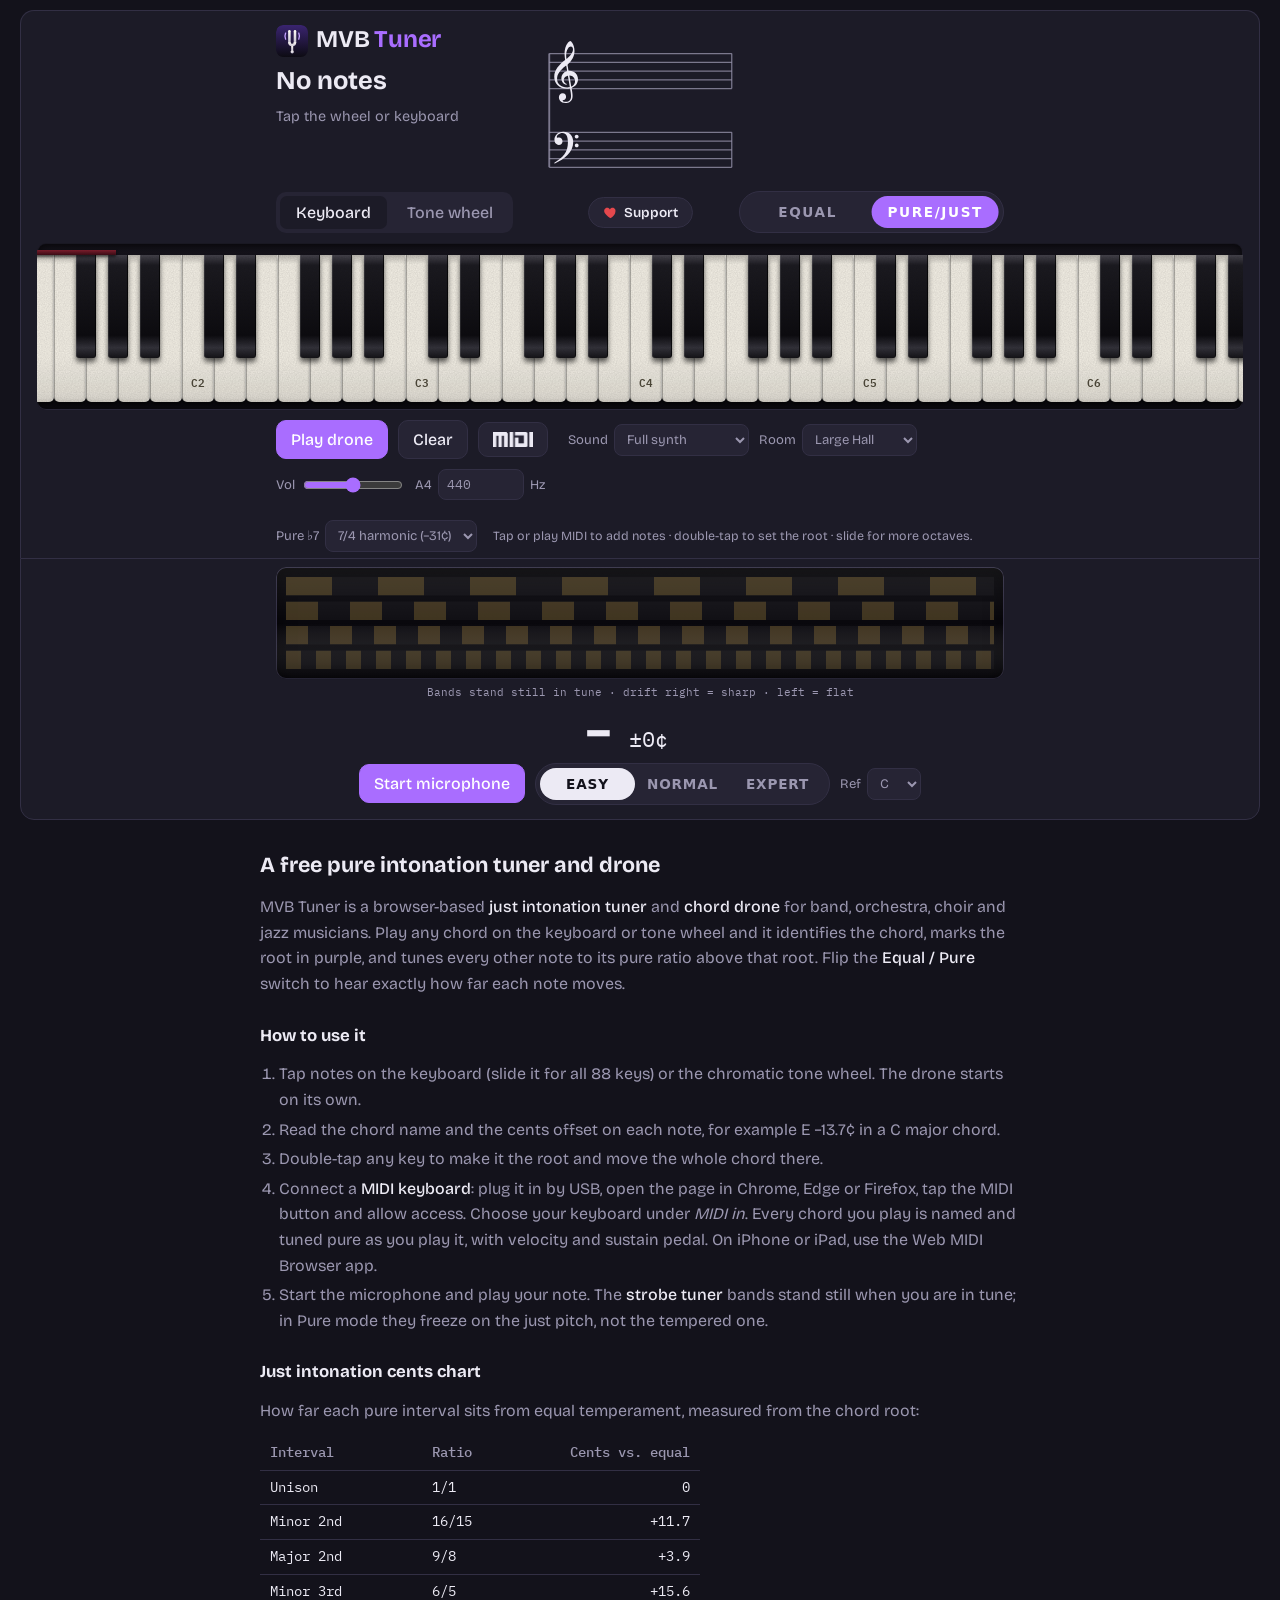
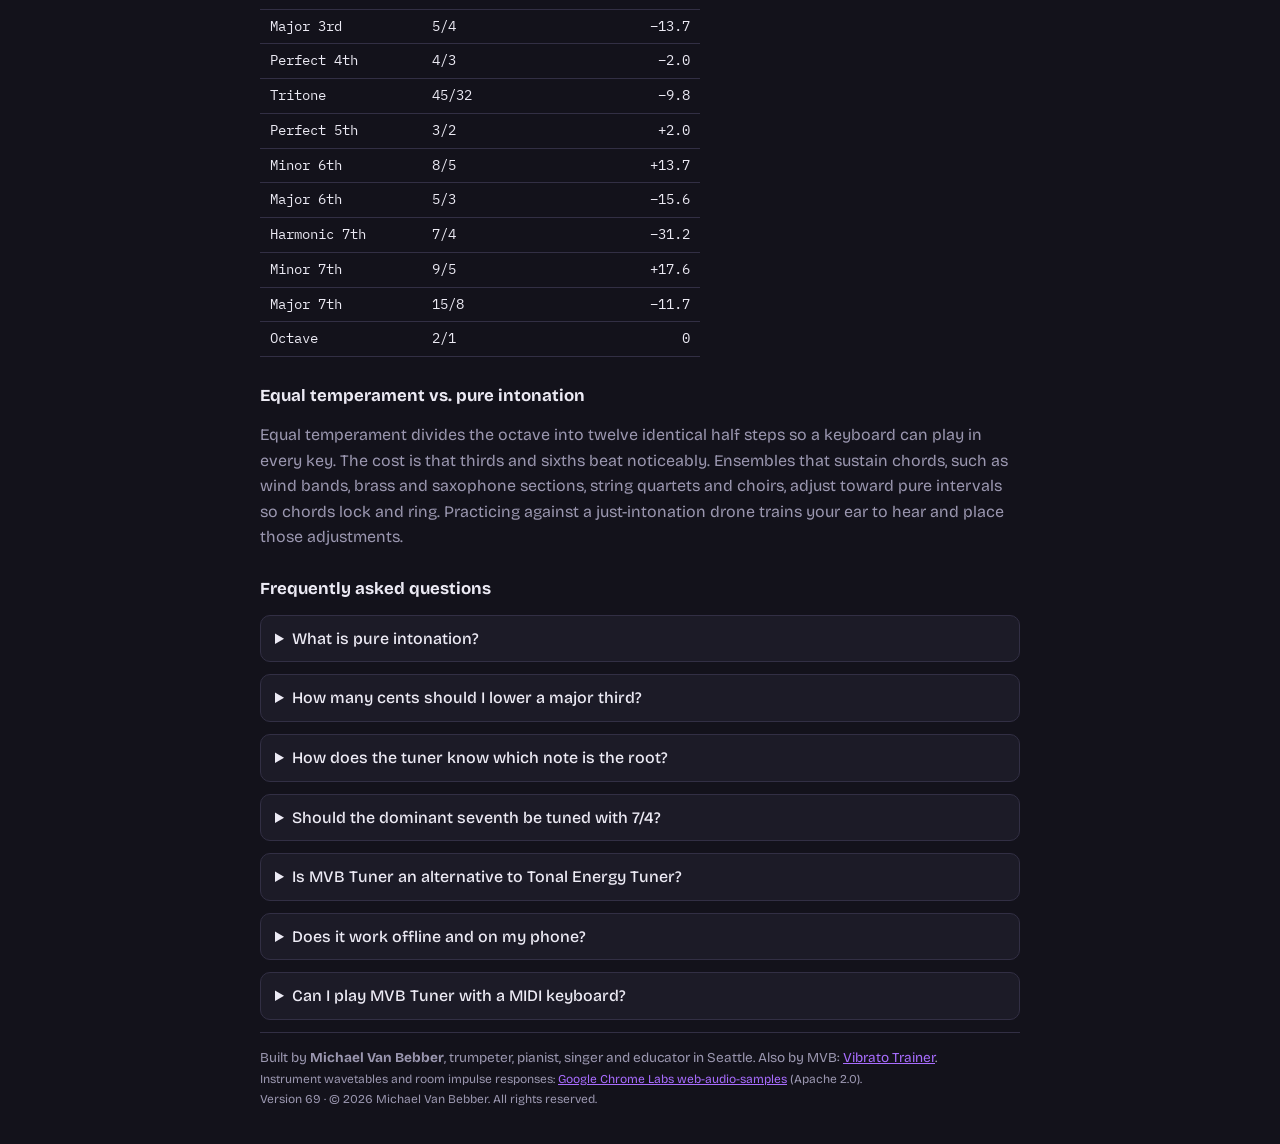
==== commit 1f5e72b2: "v69: laptop keeps controls in a centered column; keyboard stays full width Co-Authored-By: Claude Op" ====
--- a/index.html
+++ b/index.html
@@ -249,6 +249,8 @@
 .support .heart{width:18px;height:18px;fill:#e5484d}
 /* tablet and laptop: the app spans the full window; reading text stays a comfortable width, centered */
 @media (min-width:481px){.app{max-width:none;padding-inline:20px}.learn,.site-foot{justify-self:center;width:100%;max-width:760px}}
+/* laptop/desktop: card and keyboard span the window, everything else stays in a centered column as before */
+@media (min-width:481px) and (pointer:fine){.panel>:not(#paneKeys){width:100%;max-width:728px;justify-self:center;box-sizing:border-box}}
 /* iPad and other tablets (touch screens): card runs edge to edge, no empty margin around it */
 @media (min-width:481px) and (pointer:coarse){.app{padding-inline:0;padding-top:0}.app>main>.panel:first-child{border-radius:0;border-left:0;border-right:0;border-top:0}.learn,.site-foot{padding-inline:20px}#paneKeys .kbwrap{margin-inline:-16px;max-width:none;width:calc(100% + 32px);box-sizing:border-box;border-radius:0;border-left:0;border-right:0}}
 .vh{position:absolute;width:1px;height:1px;overflow:hidden;clip:rect(0 0 0 0);white-space:nowrap}
@@ -424,7 +426,7 @@
 <footer class="site-foot">
   <p>Built by <strong>Michael Van Bebber</strong>, trumpeter, pianist, singer and educator in Seattle. Also by MVB: <a href="https://vibratotrainer.com" rel="noopener">Vibrato Trainer</a>.</p>
   <p class="fine">Instrument wavetables and room impulse responses: <a href="https://github.com/GoogleChromeLabs/web-audio-samples" rel="noopener">Google Chrome Labs web-audio-samples</a> (Apache 2.0).</p>
-  <p class="fine">Version 68 · © 2026 Michael Van Bebber. All rights reserved.</p>
+  <p class="fine">Version 69 · © 2026 Michael Van Bebber. All rights reserved.</p>
 </footer>
 </div>
 <script>
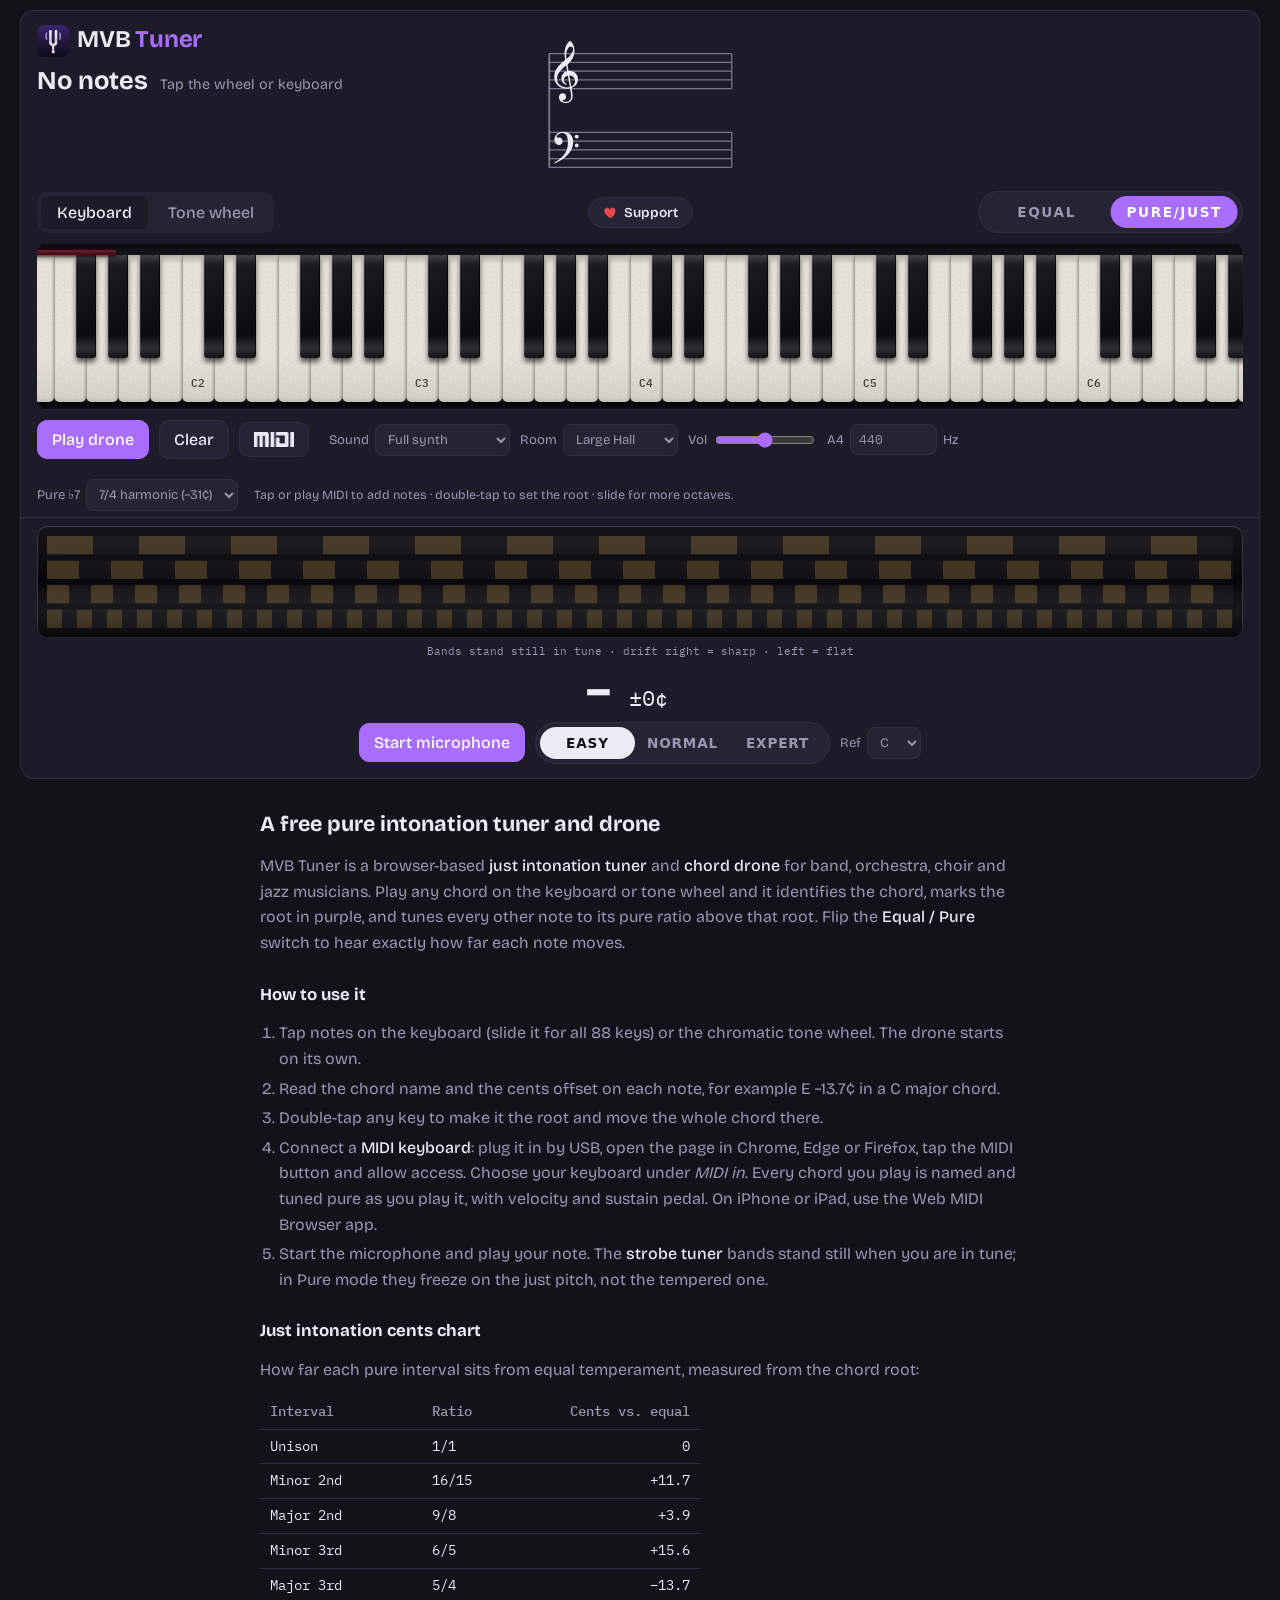
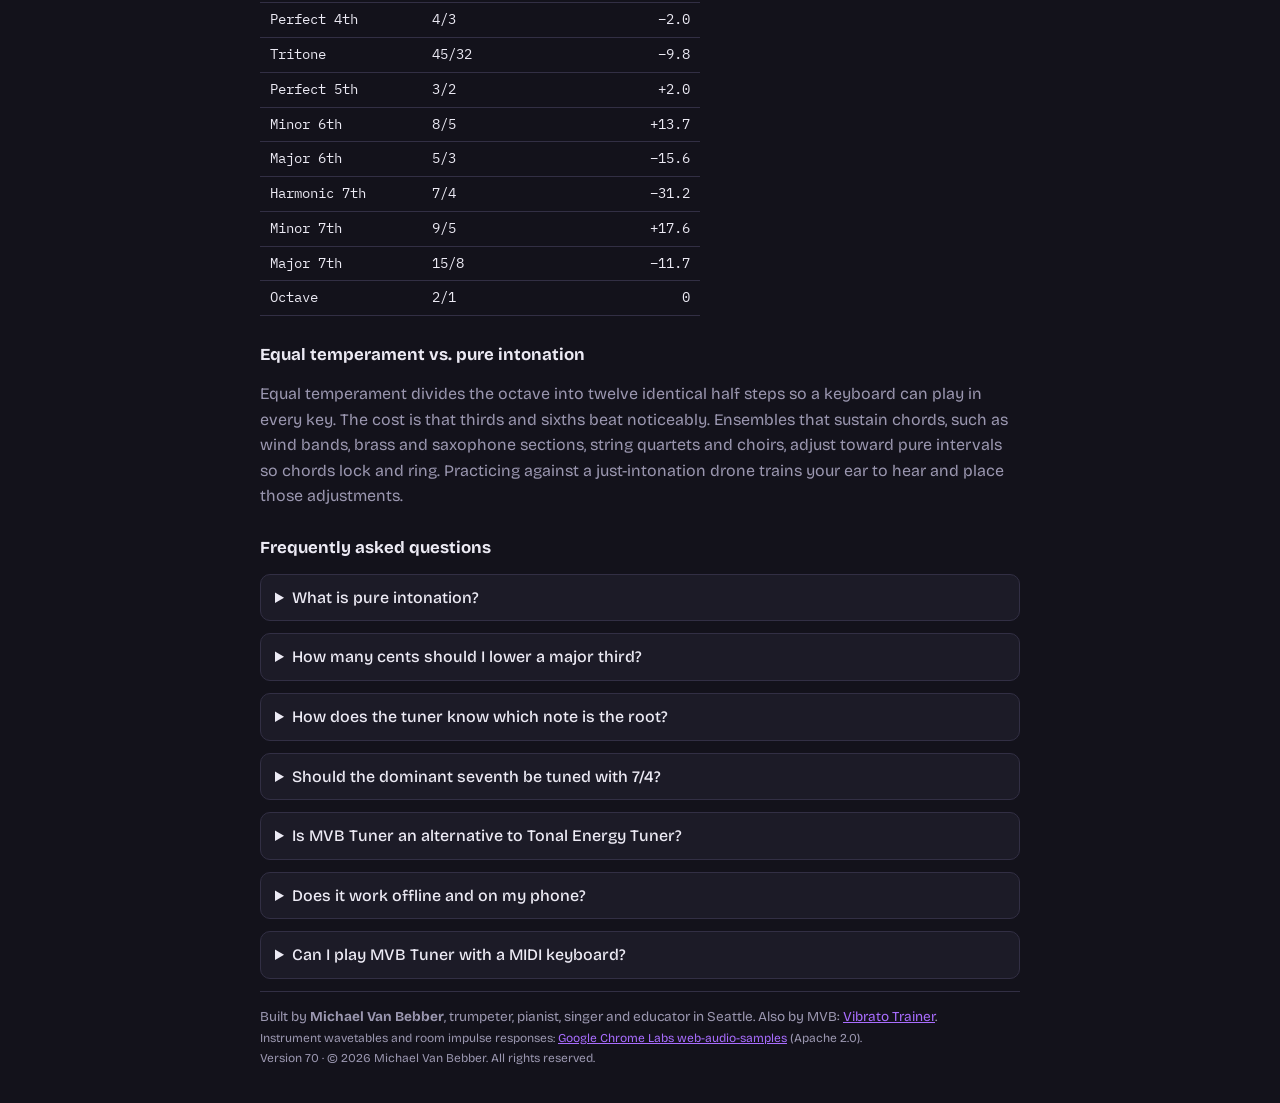
==== commit f51de692: "v70: revert v69 laptop centered column (back to v68 layout) Co-Authored-By: Claude Opus 5.5 <noreply" ====
--- a/index.html
+++ b/index.html
@@ -249,8 +249,6 @@
 .support .heart{width:18px;height:18px;fill:#e5484d}
 /* tablet and laptop: the app spans the full window; reading text stays a comfortable width, centered */
 @media (min-width:481px){.app{max-width:none;padding-inline:20px}.learn,.site-foot{justify-self:center;width:100%;max-width:760px}}
-/* laptop/desktop: card and keyboard span the window, everything else stays in a centered column as before */
-@media (min-width:481px) and (pointer:fine){.panel>:not(#paneKeys){width:100%;max-width:728px;justify-self:center;box-sizing:border-box}}
 /* iPad and other tablets (touch screens): card runs edge to edge, no empty margin around it */
 @media (min-width:481px) and (pointer:coarse){.app{padding-inline:0;padding-top:0}.app>main>.panel:first-child{border-radius:0;border-left:0;border-right:0;border-top:0}.learn,.site-foot{padding-inline:20px}#paneKeys .kbwrap{margin-inline:-16px;max-width:none;width:calc(100% + 32px);box-sizing:border-box;border-radius:0;border-left:0;border-right:0}}
 .vh{position:absolute;width:1px;height:1px;overflow:hidden;clip:rect(0 0 0 0);white-space:nowrap}
@@ -426,7 +424,7 @@
 <footer class="site-foot">
   <p>Built by <strong>Michael Van Bebber</strong>, trumpeter, pianist, singer and educator in Seattle. Also by MVB: <a href="https://vibratotrainer.com" rel="noopener">Vibrato Trainer</a>.</p>
   <p class="fine">Instrument wavetables and room impulse responses: <a href="https://github.com/GoogleChromeLabs/web-audio-samples" rel="noopener">Google Chrome Labs web-audio-samples</a> (Apache 2.0).</p>
-  <p class="fine">Version 69 · © 2026 Michael Van Bebber. All rights reserved.</p>
+  <p class="fine">Version 70 · © 2026 Michael Van Bebber. All rights reserved.</p>
 </footer>
 </div>
 <script>
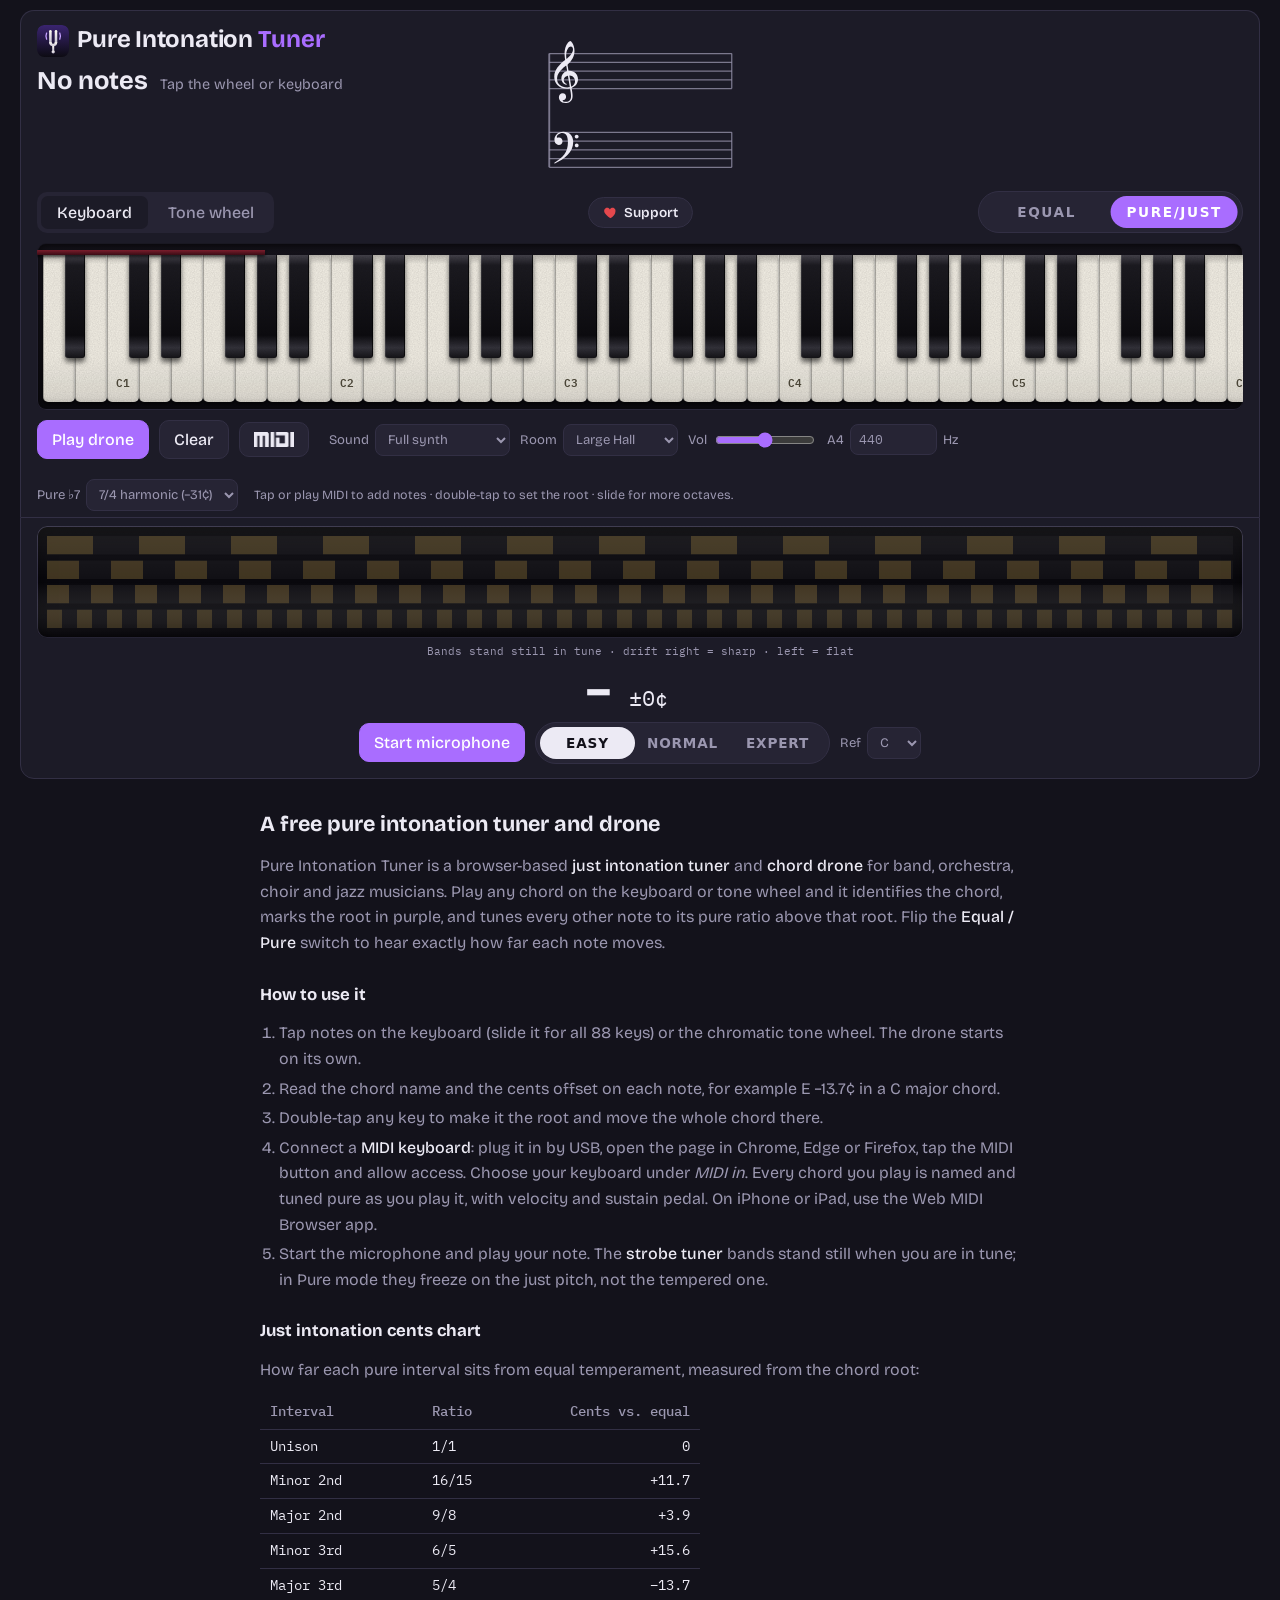
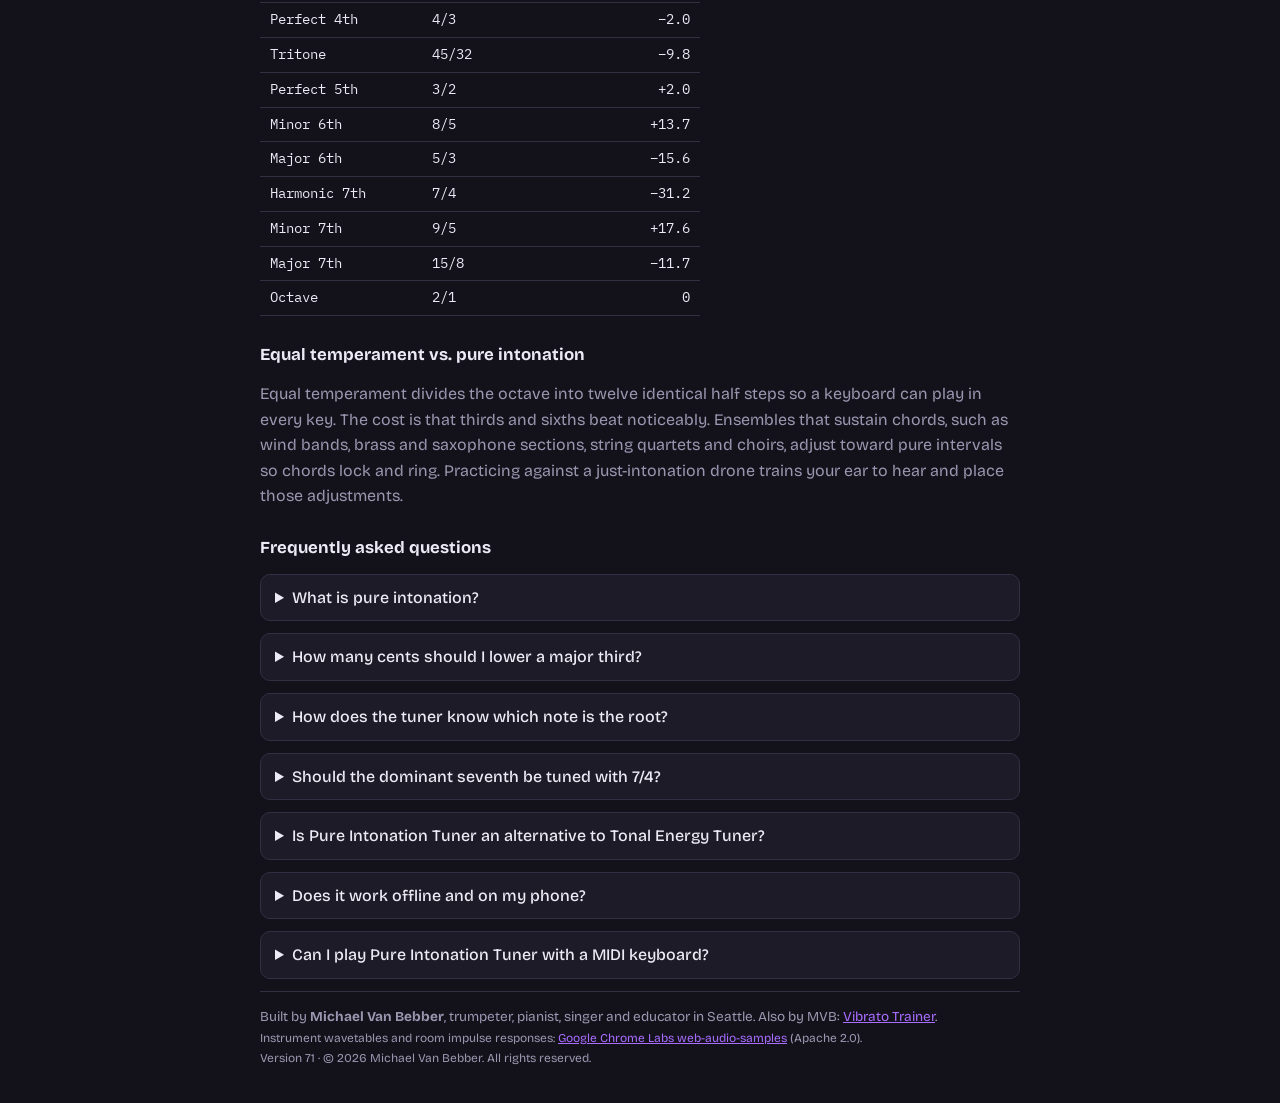
==== commit 1dadc9e4: "v71: rename MVB Tuner to Pure Intonation Tuner (title, header, home-screen name, search text, previe" ====
--- a/index.html
+++ b/index.html
@@ -3,7 +3,7 @@
 <head>
 <meta charset="utf-8">
 <meta name="viewport" content="width=device-width,initial-scale=1,viewport-fit=cover">
-<title>MVB Tuner – Free Pure & Just Intonation Tuner and Chord Drone</title>
+<title>Pure Intonation Tuner – Free Just Intonation Drone &amp; Strobe Tuner</title>
 <meta name="description" content="Free pure & just intonation tuner and chord drone. Detects the chord root and tunes every note pure. Strobe tuner, equal/pure switch, 14 sounds.">
 <link rel="canonical" href="https://pureintonation.com/">
 <meta name="robots" content="index,follow,max-image-preview:large">
@@ -11,15 +11,15 @@
 <meta name="theme-color" content="#13121b">
 <meta name="color-scheme" content="dark">
 <meta property="og:type" content="website">
-<meta property="og:site_name" content="MVB Tuner">
-<meta property="og:title" content="MVB Tuner – Free Pure & Just Intonation Tuner and Chord Drone">
+<meta property="og:site_name" content="Pure Intonation Tuner">
+<meta property="og:title" content="Pure Intonation Tuner – Free Just Intonation Drone &amp; Strobe Tuner">
 <meta property="og:description" content="Free pure & just intonation tuner and chord drone. Detects the chord root and tunes every note pure. Strobe tuner, equal/pure switch, 14 sounds.">
 <meta property="og:url" content="https://pureintonation.com/">
 <meta property="og:image" content="https://pureintonation.com/og-image.png">
 <meta property="og:image:width" content="1200"><meta property="og:image:height" content="630">
-<meta property="og:image:alt" content="MVB Tuner: pure intonation strobe tuner with a C7 chord tuned E −13.7¢, G +2.0¢, B♭ −31.2¢">
+<meta property="og:image:alt" content="Pure Intonation Tuner: pure intonation strobe tuner with a C7 chord tuned E −13.7¢, G +2.0¢, B♭ −31.2¢">
 <meta name="twitter:card" content="summary_large_image">
-<meta name="twitter:title" content="MVB Tuner – Free Pure & Just Intonation Tuner and Chord Drone">
+<meta name="twitter:title" content="Pure Intonation Tuner – Free Just Intonation Drone &amp; Strobe Tuner">
 <meta name="twitter:description" content="Free pure & just intonation tuner and chord drone. Detects the chord root and tunes every note pure. Strobe tuner, equal/pure switch, 14 sounds.">
 <meta name="twitter:image" content="https://pureintonation.com/og-image.png">
 <link rel="icon" href="/favicon.ico" sizes="48x48">
@@ -28,9 +28,9 @@
 <link rel="apple-touch-icon" href="/apple-touch-icon.png">
 <link rel="manifest" href="/manifest.webmanifest">
 <meta name="apple-mobile-web-app-capable" content="yes">
-<meta name="apple-mobile-web-app-title" content="MVB Tuner">
-<script type="application/ld+json">{"@context": "https://schema.org", "@type": "WebApplication", "name": "MVB Tuner", "url": "https://pureintonation.com/", "description": "Free pure & just intonation tuner and chord drone. Detects the chord root and tunes every note pure. Strobe tuner, equal/pure switch, 14 sounds.", "applicationCategory": "MusicApplication", "operatingSystem": "Any (web browser)", "browserRequirements": "Requires JavaScript and Web Audio", "isAccessibleForFree": true, "offers": {"@type": "Offer", "price": "0", "priceCurrency": "USD"}, "featureList": ["Pure (just) intonation drone", "Equal temperament / pure toggle", "Automatic chord and root detection", "Strobe tuner with just-intonation targets", "Keyboard and tone wheel note entry", "7/4 harmonic seventh option", "Adjustable A4 reference"], "image": "https://pureintonation.com/og-image.png", "screenshot": "https://pureintonation.com/og-image.png", "author": {"@type": "Person", "name": "Michael Van Bebber", "jobTitle": "Trumpeter, pianist, singer and educator", "address": {"@type": "PostalAddress", "addressLocality": "Seattle", "addressRegion": "WA"}}}</script>
-<script type="application/ld+json">{"@context": "https://schema.org", "@type": "FAQPage", "mainEntity": [{"@type": "Question", "name": "What is pure intonation?", "acceptedAnswer": {"@type": "Answer", "text": "Pure (or just) intonation tunes each note of a chord to a simple whole-number frequency ratio above the root, such as 3:2 for the fifth and 5:4 for the major third. The chord then rings without beats, unlike equal temperament, where every half step is exactly 100 cents and most intervals are slightly out of tune."}}, {"@type": "Question", "name": "How many cents should I lower a major third?", "acceptedAnswer": {"@type": "Answer", "text": "A just major third (5:4) is 13.7 cents lower than an equal-tempered major third. A minor third (6:5) is 15.6 cents higher, and a pure fifth (3:2) is only about 2 cents higher."}}, {"@type": "Question", "name": "How does the tuner know which note is the root?", "acceptedAnswer": {"@type": "Answer", "text": "Every time you add or remove a note, MVB Tuner analyzes the pitch set and names the chord, from simple triads up to chords like C13♯11♭9 or G13sus♭9. The root turns purple and stays at equal-tempered pitch; every other note is retuned relative to it."}}, {"@type": "Question", "name": "Should the dominant seventh be tuned with 7/4?", "acceptedAnswer": {"@type": "Answer", "text": "The 7/4 harmonic seventh (31.2 cents flat of equal temperament) is the most consonant seventh and is the default here. Switch to 9/5 (17.6 cents sharp) for a brighter, more conventional minor seventh."}}, {"@type": "Question", "name": "Is MVB Tuner an alternative to Tonal Energy Tuner?", "acceptedAnswer": {"@type": "Answer", "text": "It covers the two features many ensemble musicians use most in Tonal Energy, the tuner and the just-intonation drone, and adds automatic chord-root detection. It runs free in any modern browser on iPhone, Android, Mac and PC. MVB Tuner is an independent project and is not affiliated with Tonal Energy."}}, {"@type": "Question", "name": "Does it work offline and on my phone?", "acceptedAnswer": {"@type": "Answer", "text": "Yes. Open it once and you can add it to your home screen; it then loads without a connection. The microphone tuner needs permission in your browser."}}, {"@type": "Question", "name": "Can I play MVB Tuner with a MIDI keyboard?", "acceptedAnswer": {"@type": "Answer", "text": "Yes. Connect a USB MIDI keyboard, open the page in Chrome, Edge or Firefox, and tap MIDI. Every chord you play is identified and tuned to pure intonation in real time, with velocity and sustain pedal support. Safari and iPhone browsers do not support MIDI; on iPhone or iPad, the Web MIDI Browser app works."}}]}</script>
+<meta name="apple-mobile-web-app-title" content="Pure Tuner">
+<script type="application/ld+json">{"@context": "https://schema.org", "@type": "WebApplication", "name": "Pure Intonation Tuner", "url": "https://pureintonation.com/", "description": "Free pure & just intonation tuner and chord drone. Detects the chord root and tunes every note pure. Strobe tuner, equal/pure switch, 14 sounds.", "applicationCategory": "MusicApplication", "operatingSystem": "Any (web browser)", "browserRequirements": "Requires JavaScript and Web Audio", "isAccessibleForFree": true, "offers": {"@type": "Offer", "price": "0", "priceCurrency": "USD"}, "featureList": ["Pure (just) intonation drone", "Equal temperament / pure toggle", "Automatic chord and root detection", "Strobe tuner with just-intonation targets", "Keyboard and tone wheel note entry", "7/4 harmonic seventh option", "Adjustable A4 reference"], "image": "https://pureintonation.com/og-image.png", "screenshot": "https://pureintonation.com/og-image.png", "author": {"@type": "Person", "name": "Michael Van Bebber", "jobTitle": "Trumpeter, pianist, singer and educator", "address": {"@type": "PostalAddress", "addressLocality": "Seattle", "addressRegion": "WA"}}}</script>
+<script type="application/ld+json">{"@context": "https://schema.org", "@type": "FAQPage", "mainEntity": [{"@type": "Question", "name": "What is pure intonation?", "acceptedAnswer": {"@type": "Answer", "text": "Pure (or just) intonation tunes each note of a chord to a simple whole-number frequency ratio above the root, such as 3:2 for the fifth and 5:4 for the major third. The chord then rings without beats, unlike equal temperament, where every half step is exactly 100 cents and most intervals are slightly out of tune."}}, {"@type": "Question", "name": "How many cents should I lower a major third?", "acceptedAnswer": {"@type": "Answer", "text": "A just major third (5:4) is 13.7 cents lower than an equal-tempered major third. A minor third (6:5) is 15.6 cents higher, and a pure fifth (3:2) is only about 2 cents higher."}}, {"@type": "Question", "name": "How does the tuner know which note is the root?", "acceptedAnswer": {"@type": "Answer", "text": "Every time you add or remove a note, Pure Intonation Tuner analyzes the pitch set and names the chord, from simple triads up to chords like C13♯11♭9 or G13sus♭9. The root turns purple and stays at equal-tempered pitch; every other note is retuned relative to it."}}, {"@type": "Question", "name": "Should the dominant seventh be tuned with 7/4?", "acceptedAnswer": {"@type": "Answer", "text": "The 7/4 harmonic seventh (31.2 cents flat of equal temperament) is the most consonant seventh and is the default here. Switch to 9/5 (17.6 cents sharp) for a brighter, more conventional minor seventh."}}, {"@type": "Question", "name": "Is Pure Intonation Tuner an alternative to Tonal Energy Tuner?", "acceptedAnswer": {"@type": "Answer", "text": "It covers the two features many ensemble musicians use most in Tonal Energy, the tuner and the just-intonation drone, and adds automatic chord-root detection. It runs free in any modern browser on iPhone, Android, Mac and PC. Pure Intonation Tuner is an independent project and is not affiliated with Tonal Energy."}}, {"@type": "Question", "name": "Does it work offline and on my phone?", "acceptedAnswer": {"@type": "Answer", "text": "Yes. Open it once and you can add it to your home screen; it then loads without a connection. The microphone tuner needs permission in your browser."}}, {"@type": "Question", "name": "Can I play Pure Intonation Tuner with a MIDI keyboard?", "acceptedAnswer": {"@type": "Answer", "text": "Yes. Connect a USB MIDI keyboard, open the page in Chrome, Edge or Firefox, and tap MIDI. Every chord you play is identified and tuned to pure intonation in real time, with velocity and sustain pedal support. Safari and iPhone browsers do not support MIDI; on iPhone or iPad, the Web MIDI Browser app works."}}]}</script>
 <link rel="preconnect" href="https://fonts.gstatic.com" crossorigin><link rel="preconnect" href="https://fonts.googleapis.com">
 <link rel="stylesheet" href="https://fonts.googleapis.com/css2?family=Bricolage+Grotesque:opsz,wght@12..96,500;12..96,700&family=IBM+Plex+Mono:wght@400;500&display=swap">
 <style>
@@ -324,7 +324,7 @@
   <main>
     <section class="panel" aria-labelledby="appTitle">
       <div class="panelhead">
-        <h1 id="appTitle"><svg class="logo" aria-hidden="true" xmlns="http://www.w3.org/2000/svg" viewBox="0 0 64 64"><defs><linearGradient id="lgb" x1="0" y1="0" x2="0" y2="1"><stop offset="0" stop-color="#3a2470"/><stop offset="1" stop-color="#0c0b12"/></linearGradient><linearGradient id="lgf" x1="0" y1="0" x2="0" y2="1"><stop offset="0" stop-color="#fffcf4"/><stop offset="1" stop-color="#c4bed2"/></linearGradient></defs><rect width="64" height="64" rx="14" fill="url(#lgb)"/><g fill="none" stroke="#c4a0ff" stroke-width="2.6" stroke-linecap="round"><path d="M45 16a15 15 0 0 1 0 12"/><path d="M19 16a15 15 0 0 0 0 12"/></g><g fill="url(#lgf)"><rect x="24" y="10" width="5" height="27" rx="2.5"/><rect x="35" y="10" width="5" height="27" rx="2.5"/><path d="M24 34a8 8 0 0 0 16 0h-5a3 3 0 0 1-6 0z"/><rect x="30" y="41" width="4" height="10"/><circle cx="32" cy="53" r="3.2"/></g></svg>MVB <span>Tuner</span></h1>
+        <h1 id="appTitle"><svg class="logo" aria-hidden="true" xmlns="http://www.w3.org/2000/svg" viewBox="0 0 64 64"><defs><linearGradient id="lgb" x1="0" y1="0" x2="0" y2="1"><stop offset="0" stop-color="#3a2470"/><stop offset="1" stop-color="#0c0b12"/></linearGradient><linearGradient id="lgf" x1="0" y1="0" x2="0" y2="1"><stop offset="0" stop-color="#fffcf4"/><stop offset="1" stop-color="#c4bed2"/></linearGradient></defs><rect width="64" height="64" rx="14" fill="url(#lgb)"/><g fill="none" stroke="#c4a0ff" stroke-width="2.6" stroke-linecap="round"><path d="M45 16a15 15 0 0 1 0 12"/><path d="M19 16a15 15 0 0 0 0 12"/></g><g fill="url(#lgf)"><rect x="24" y="10" width="5" height="27" rx="2.5"/><rect x="35" y="10" width="5" height="27" rx="2.5"/><path d="M24 34a8 8 0 0 0 16 0h-5a3 3 0 0 1-6 0z"/><rect x="30" y="41" width="4" height="10"/><circle cx="32" cy="53" r="3.2"/></g></svg>Pure Intonation <span>Tuner</span></h1>
       </div>
       <div class="chordrow">
         <div class="cgrp">
@@ -338,7 +338,7 @@
           <button role="tab" id="tabKeys" aria-selected="true">Keyboard</button>
           <button role="tab" id="tabWheel" aria-selected="false">Tone wheel</button>
         </div>
-        <a class="support" href="https://venmo.com/u/Michael-VanBebber" target="_blank" rel="noopener" title="Support MVB Tuner on Venmo (@Michael-VanBebber)"><svg class="heart" viewBox="0 0 24 24" aria-hidden="true"><path d="M12 21s-7.5-4.6-9.6-9.2C.9 8.4 2.9 4.5 6.6 4.5c2.1 0 3.6 1.1 4.4 2.5.8-1.4 2.3-2.5 4.4-2.5 3.7 0 5.7 3.9 4.2 7.3C19.5 16.4 12 21 12 21z"/></svg><span class="lbl">Support</span></a>
+        <a class="support" href="https://venmo.com/u/Michael-VanBebber" target="_blank" rel="noopener" title="Support Pure Intonation Tuner on Venmo (@Michael-VanBebber)"><svg class="heart" viewBox="0 0 24 24" aria-hidden="true"><path d="M12 21s-7.5-4.6-9.6-9.2C.9 8.4 2.9 4.5 6.6 4.5c2.1 0 3.6 1.1 4.4 2.5.8-1.4 2.3-2.5 4.4-2.5 3.7 0 5.7 3.9 4.2 7.3C19.5 16.4 12 21 12 21z"/></svg><span class="lbl">Support</span></a>
         <button class="mode" id="modeBtn" role="switch" aria-checked="true" aria-label="Pure intonation" title="Toggle equal / pure (just) tuning"><span class="t">EQUAL</span><span class="p">PURE/JUST</span></button>
       </div>
       <div id="paneWheel">
@@ -401,7 +401,7 @@
 
 <section class="learn" aria-labelledby="aboutH">
   <h2 id="aboutH">A free pure intonation tuner and drone</h2>
-  <p>MVB Tuner is a browser-based <strong>just intonation tuner</strong> and <strong>chord drone</strong> for band, orchestra, choir and jazz musicians. Play any chord on the keyboard or tone wheel and it identifies the chord, marks the root in purple, and tunes every other note to its pure ratio above that root. Flip the <strong>Equal / Pure</strong> switch to hear exactly how far each note moves.</p>
+  <p>Pure Intonation Tuner is a browser-based <strong>just intonation tuner</strong> and <strong>chord drone</strong> for band, orchestra, choir and jazz musicians. Play any chord on the keyboard or tone wheel and it identifies the chord, marks the root in purple, and tunes every other note to its pure ratio above that root. Flip the <strong>Equal / Pure</strong> switch to hear exactly how far each note moves.</p>
   <h3>How to use it</h3>
   <ol>
     <li>Tap notes on the keyboard (slide it for all 88 keys) or the chromatic tone wheel. The drone starts on its own.</li>
@@ -419,12 +419,12 @@
   <h3>Equal temperament vs. pure intonation</h3>
   <p>Equal temperament divides the octave into twelve identical half steps so a keyboard can play in every key. The cost is that thirds and sixths beat noticeably. Ensembles that sustain chords, such as wind bands, brass and saxophone sections, string quartets and choirs, adjust toward pure intervals so chords lock and ring. Practicing against a just-intonation drone trains your ear to hear and place those adjustments.</p>
   <h3>Frequently asked questions</h3>
-  <details><summary>What is pure intonation?</summary><p>Pure (or just) intonation tunes each note of a chord to a simple whole-number frequency ratio above the root, such as 3:2 for the fifth and 5:4 for the major third. The chord then rings without beats, unlike equal temperament, where every half step is exactly 100 cents and most intervals are slightly out of tune.</p></details><details><summary>How many cents should I lower a major third?</summary><p>A just major third (5:4) is 13.7 cents lower than an equal-tempered major third. A minor third (6:5) is 15.6 cents higher, and a pure fifth (3:2) is only about 2 cents higher.</p></details><details><summary>How does the tuner know which note is the root?</summary><p>Every time you add or remove a note, MVB Tuner analyzes the pitch set and names the chord, from simple triads up to chords like C13♯11♭9 or G13sus♭9. The root turns purple and stays at equal-tempered pitch; every other note is retuned relative to it.</p></details><details><summary>Should the dominant seventh be tuned with 7/4?</summary><p>The 7/4 harmonic seventh (31.2 cents flat of equal temperament) is the most consonant seventh and is the default here. Switch to 9/5 (17.6 cents sharp) for a brighter, more conventional minor seventh.</p></details><details><summary>Is MVB Tuner an alternative to Tonal Energy Tuner?</summary><p>It covers the two features many ensemble musicians use most in Tonal Energy, the tuner and the just-intonation drone, and adds automatic chord-root detection. It runs free in any modern browser on iPhone, Android, Mac and PC. MVB Tuner is an independent project and is not affiliated with Tonal Energy.</p></details><details><summary>Does it work offline and on my phone?</summary><p>Yes. Open it once and you can add it to your home screen; it then loads without a connection. The microphone tuner needs permission in your browser.</p></details><details><summary>Can I play MVB Tuner with a MIDI keyboard?</summary><p>Yes. Connect a USB MIDI keyboard, open the page in Chrome, Edge or Firefox, and tap MIDI. Every chord you play is identified and tuned to pure intonation in real time, with velocity and sustain pedal support. Safari and iPhone browsers do not support MIDI; on iPhone or iPad, the Web MIDI Browser app works.</p></details>
+  <details><summary>What is pure intonation?</summary><p>Pure (or just) intonation tunes each note of a chord to a simple whole-number frequency ratio above the root, such as 3:2 for the fifth and 5:4 for the major third. The chord then rings without beats, unlike equal temperament, where every half step is exactly 100 cents and most intervals are slightly out of tune.</p></details><details><summary>How many cents should I lower a major third?</summary><p>A just major third (5:4) is 13.7 cents lower than an equal-tempered major third. A minor third (6:5) is 15.6 cents higher, and a pure fifth (3:2) is only about 2 cents higher.</p></details><details><summary>How does the tuner know which note is the root?</summary><p>Every time you add or remove a note, Pure Intonation Tuner analyzes the pitch set and names the chord, from simple triads up to chords like C13♯11♭9 or G13sus♭9. The root turns purple and stays at equal-tempered pitch; every other note is retuned relative to it.</p></details><details><summary>Should the dominant seventh be tuned with 7/4?</summary><p>The 7/4 harmonic seventh (31.2 cents flat of equal temperament) is the most consonant seventh and is the default here. Switch to 9/5 (17.6 cents sharp) for a brighter, more conventional minor seventh.</p></details><details><summary>Is Pure Intonation Tuner an alternative to Tonal Energy Tuner?</summary><p>It covers the two features many ensemble musicians use most in Tonal Energy, the tuner and the just-intonation drone, and adds automatic chord-root detection. It runs free in any modern browser on iPhone, Android, Mac and PC. Pure Intonation Tuner is an independent project and is not affiliated with Tonal Energy.</p></details><details><summary>Does it work offline and on my phone?</summary><p>Yes. Open it once and you can add it to your home screen; it then loads without a connection. The microphone tuner needs permission in your browser.</p></details><details><summary>Can I play Pure Intonation Tuner with a MIDI keyboard?</summary><p>Yes. Connect a USB MIDI keyboard, open the page in Chrome, Edge or Firefox, and tap MIDI. Every chord you play is identified and tuned to pure intonation in real time, with velocity and sustain pedal support. Safari and iPhone browsers do not support MIDI; on iPhone or iPad, the Web MIDI Browser app works.</p></details>
 </section>
 <footer class="site-foot">
   <p>Built by <strong>Michael Van Bebber</strong>, trumpeter, pianist, singer and educator in Seattle. Also by MVB: <a href="https://vibratotrainer.com" rel="noopener">Vibrato Trainer</a>.</p>
   <p class="fine">Instrument wavetables and room impulse responses: <a href="https://github.com/GoogleChromeLabs/web-audio-samples" rel="noopener">Google Chrome Labs web-audio-samples</a> (Apache 2.0).</p>
-  <p class="fine">Version 70 · © 2026 Michael Van Bebber. All rights reserved.</p>
+  <p class="fine">Version 71 · © 2026 Michael Van Bebber. All rights reserved.</p>
 </footer>
 </div>
 <script>
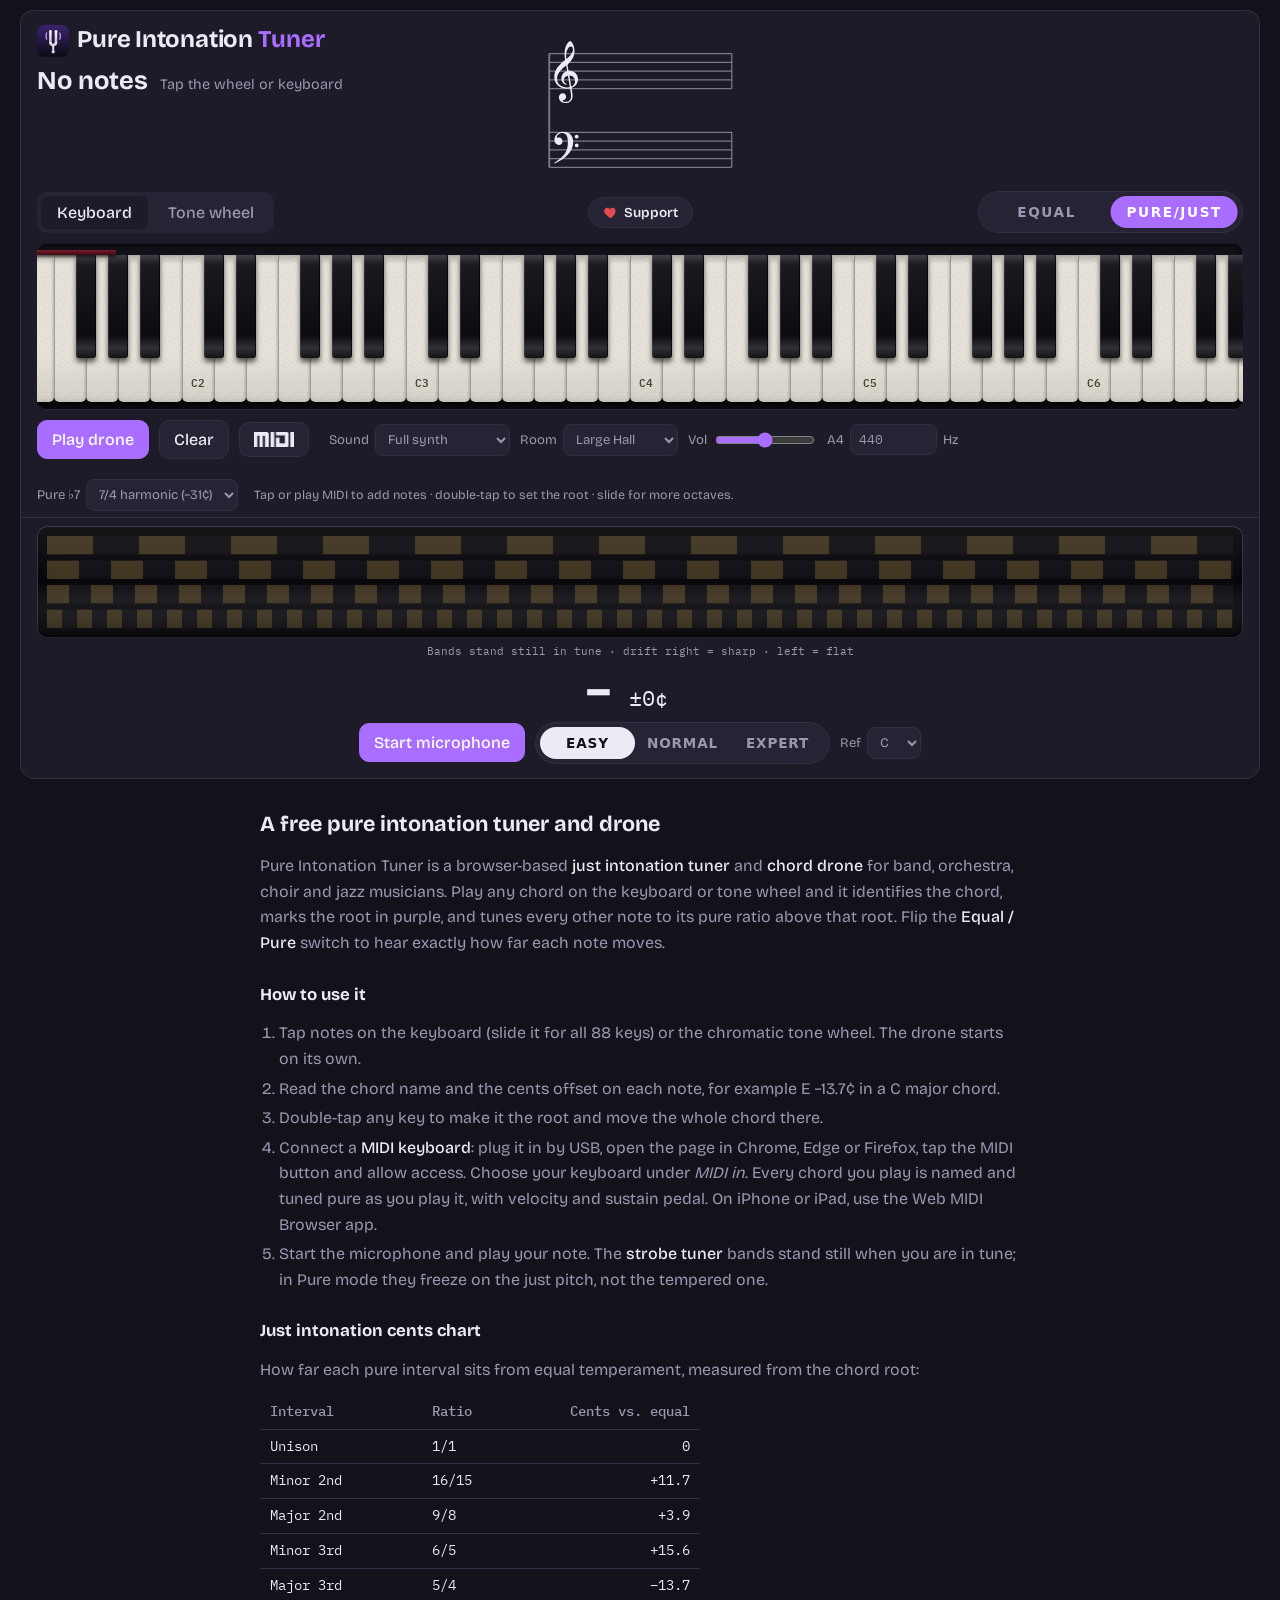
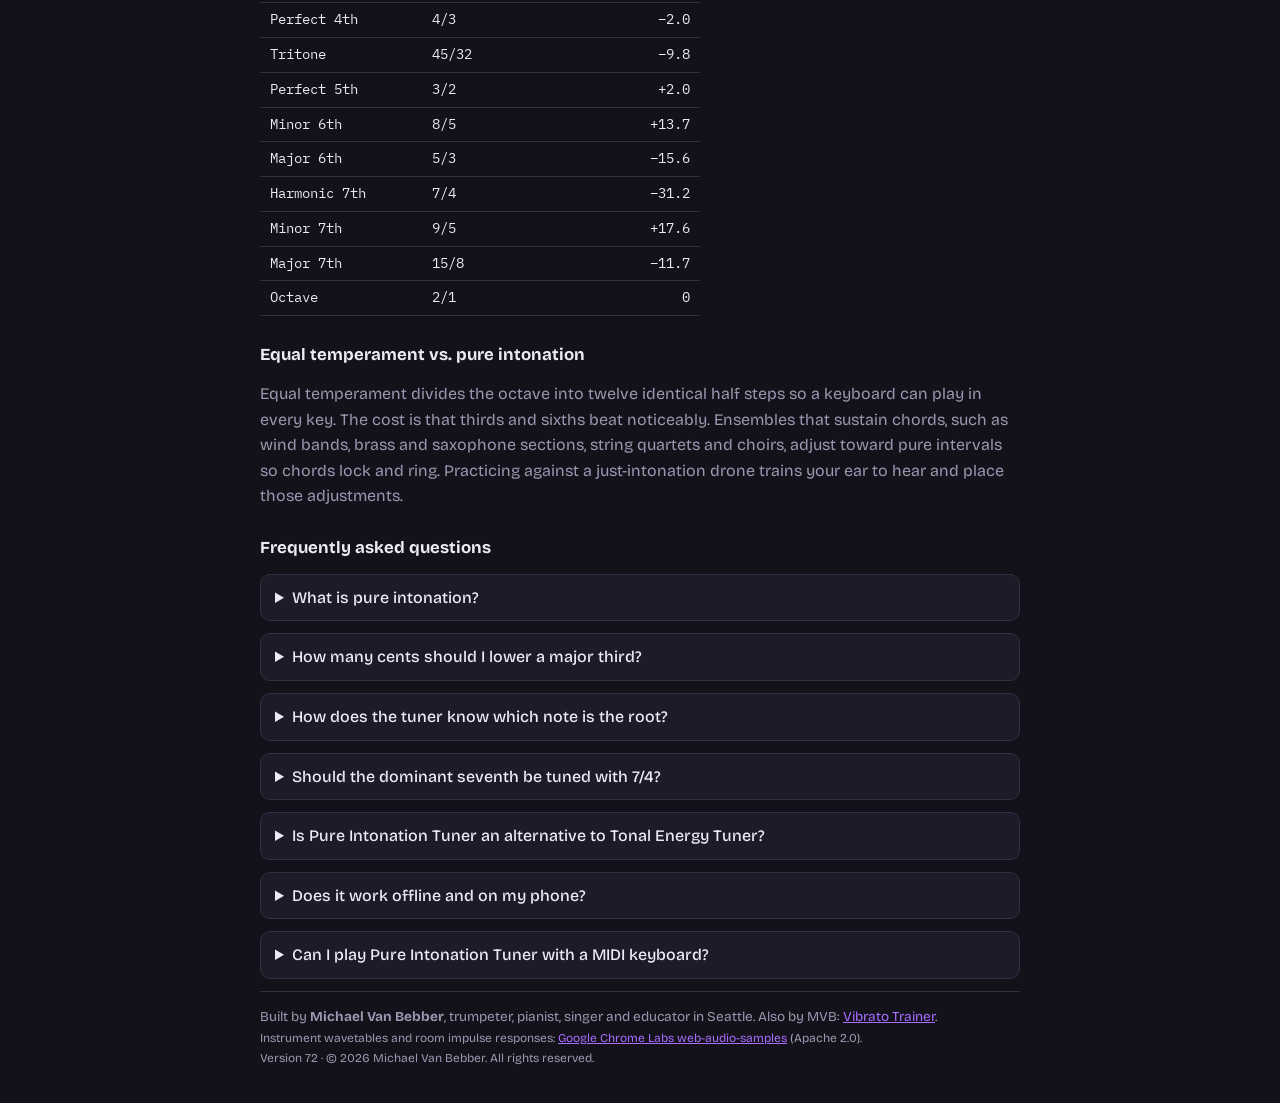
==== commit 6c95a877: "v72: on big monitors, cap the app at the full 88-key width and center it Co-Authored-By: Claude Opus" ====
--- a/index.html
+++ b/index.html
@@ -248,7 +248,8 @@
 .support:hover{border-color:#e5484d}
 .support .heart{width:18px;height:18px;fill:#e5484d}
 /* tablet and laptop: the app spans the full window; reading text stays a comfortable width, centered */
-@media (min-width:481px){.app{max-width:none;padding-inline:20px}.learn,.site-foot{justify-self:center;width:100%;max-width:760px}}
+/* max width = the full 88-key keyboard; on big monitors the app centers instead of leaving a gap after the top key */
+@media (min-width:481px){.app{max-width:1710px;padding-inline:20px}.learn,.site-foot{justify-self:center;width:100%;max-width:760px}}
 /* iPad and other tablets (touch screens): card runs edge to edge, no empty margin around it */
 @media (min-width:481px) and (pointer:coarse){.app{padding-inline:0;padding-top:0}.app>main>.panel:first-child{border-radius:0;border-left:0;border-right:0;border-top:0}.learn,.site-foot{padding-inline:20px}#paneKeys .kbwrap{margin-inline:-16px;max-width:none;width:calc(100% + 32px);box-sizing:border-box;border-radius:0;border-left:0;border-right:0}}
 .vh{position:absolute;width:1px;height:1px;overflow:hidden;clip:rect(0 0 0 0);white-space:nowrap}
@@ -424,7 +425,7 @@
 <footer class="site-foot">
   <p>Built by <strong>Michael Van Bebber</strong>, trumpeter, pianist, singer and educator in Seattle. Also by MVB: <a href="https://vibratotrainer.com" rel="noopener">Vibrato Trainer</a>.</p>
   <p class="fine">Instrument wavetables and room impulse responses: <a href="https://github.com/GoogleChromeLabs/web-audio-samples" rel="noopener">Google Chrome Labs web-audio-samples</a> (Apache 2.0).</p>
-  <p class="fine">Version 71 · © 2026 Michael Van Bebber. All rights reserved.</p>
+  <p class="fine">Version 72 · © 2026 Michael Van Bebber. All rights reserved.</p>
 </footer>
 </div>
 <script>
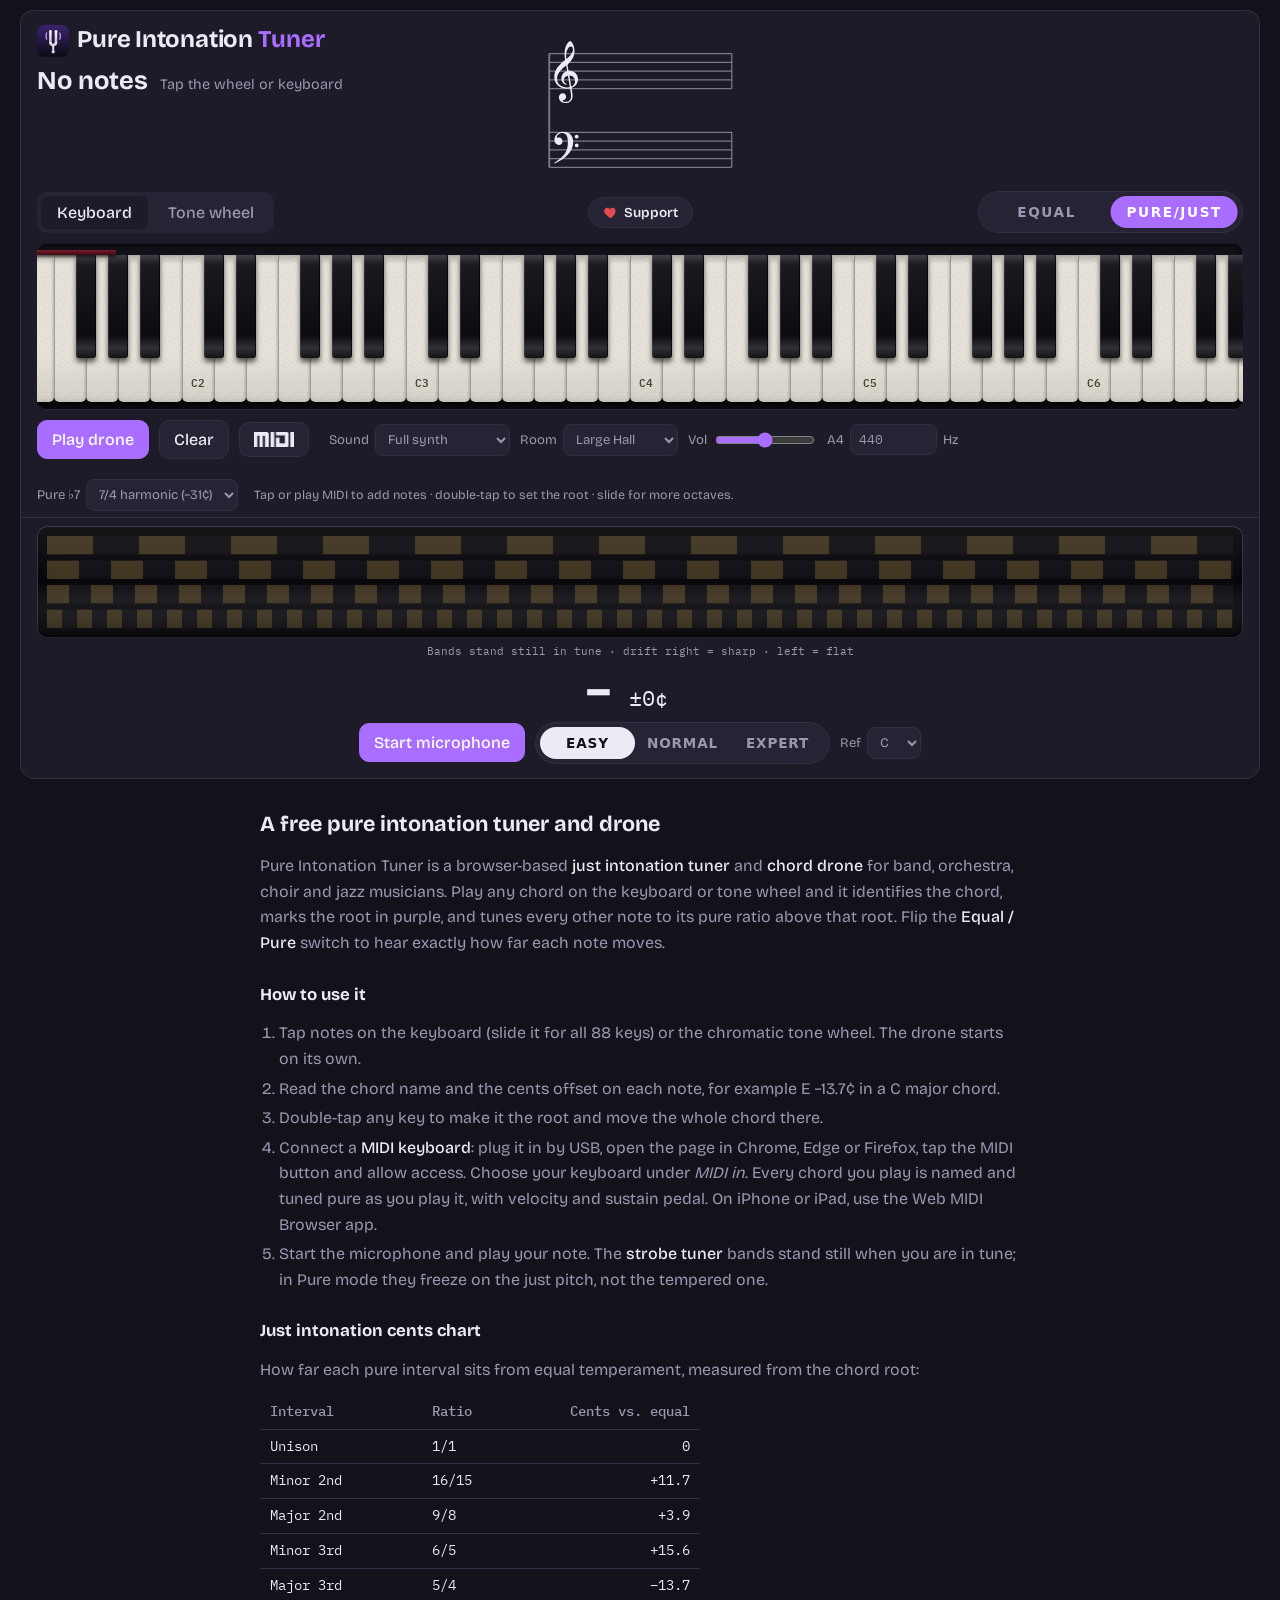
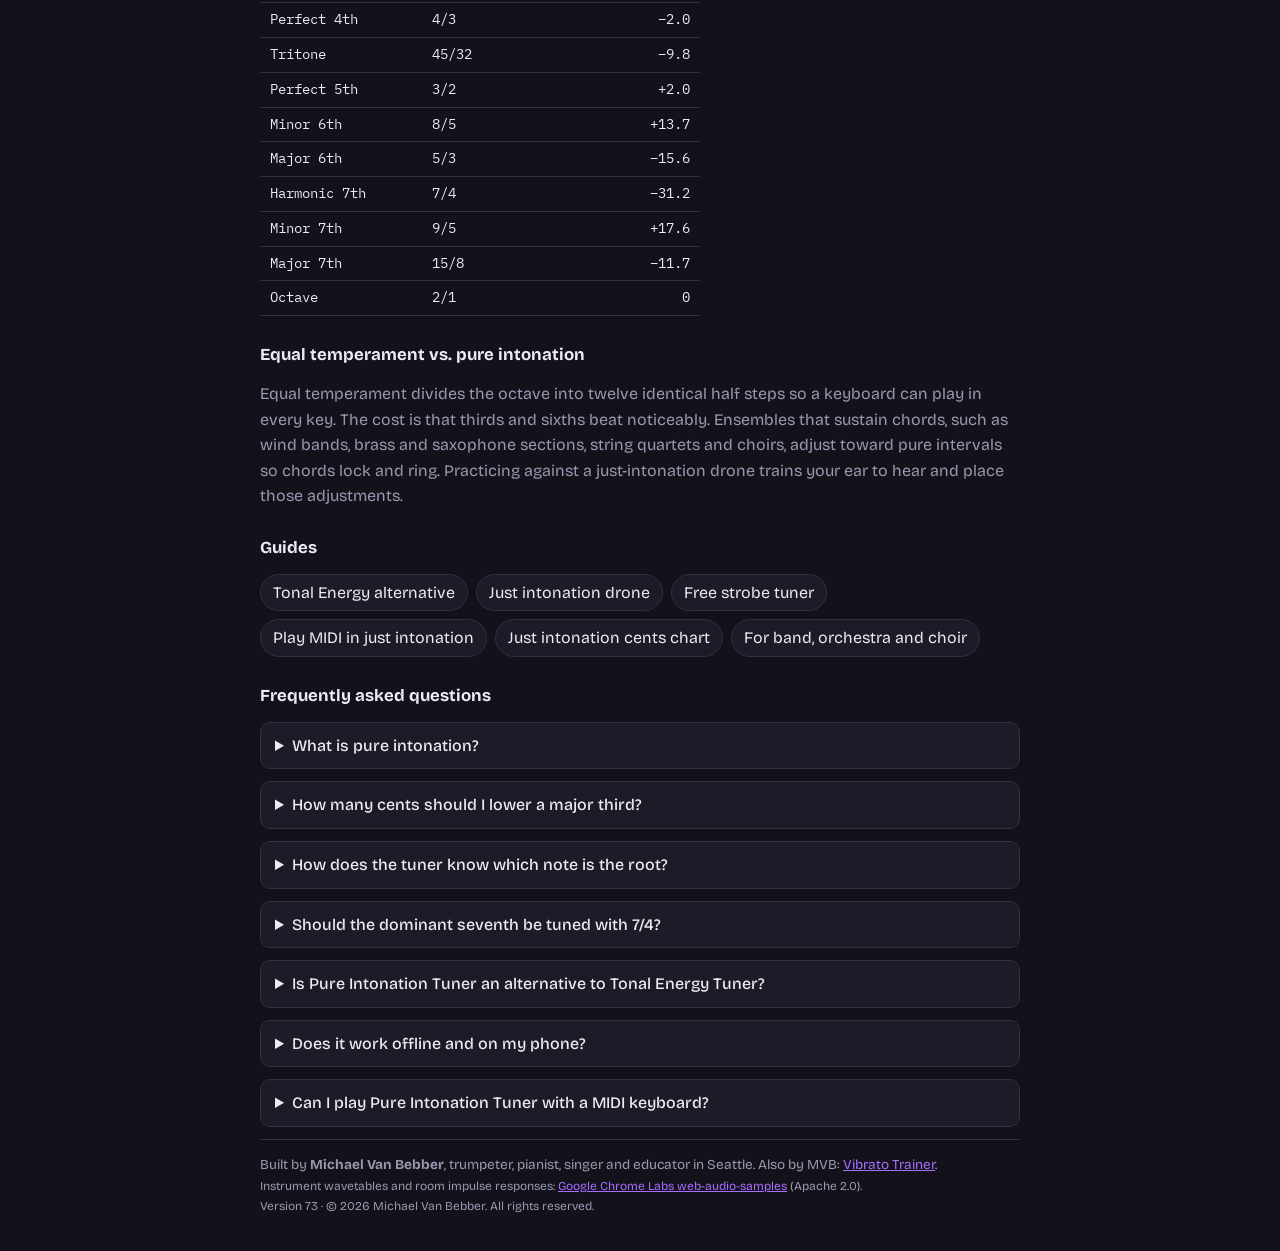
==== commit dc7813cc: "v73: six guide/landing pages (Tonal Energy alternative, JI drone, strobe tuner, MIDI in JI, cents ch" ====
--- a/index.html
+++ b/index.html
@@ -4,7 +4,7 @@
 <meta charset="utf-8">
 <meta name="viewport" content="width=device-width,initial-scale=1,viewport-fit=cover">
 <title>Pure Intonation Tuner – Free Just Intonation Drone &amp; Strobe Tuner</title>
-<meta name="description" content="Free pure & just intonation tuner and chord drone. Detects the chord root and tunes every note pure. Strobe tuner, equal/pure switch, 14 sounds.">
+<meta name="description" content="Free pure & just intonation tuner and chord drone. Detects the chord root and tunes every note pure. Strobe tuner, equal/pure switch, 17 sounds, MIDI keyboard.">
 <link rel="canonical" href="https://pureintonation.com/">
 <meta name="robots" content="index,follow,max-image-preview:large">
 <meta name="author" content="Michael Van Bebber">
@@ -13,14 +13,14 @@
 <meta property="og:type" content="website">
 <meta property="og:site_name" content="Pure Intonation Tuner">
 <meta property="og:title" content="Pure Intonation Tuner – Free Just Intonation Drone &amp; Strobe Tuner">
-<meta property="og:description" content="Free pure & just intonation tuner and chord drone. Detects the chord root and tunes every note pure. Strobe tuner, equal/pure switch, 14 sounds.">
+<meta property="og:description" content="Free pure & just intonation tuner and chord drone. Detects the chord root and tunes every note pure. Strobe tuner, equal/pure switch, 17 sounds, MIDI keyboard.">
 <meta property="og:url" content="https://pureintonation.com/">
 <meta property="og:image" content="https://pureintonation.com/og-image.png">
 <meta property="og:image:width" content="1200"><meta property="og:image:height" content="630">
 <meta property="og:image:alt" content="Pure Intonation Tuner: pure intonation strobe tuner with a C7 chord tuned E −13.7¢, G +2.0¢, B♭ −31.2¢">
 <meta name="twitter:card" content="summary_large_image">
 <meta name="twitter:title" content="Pure Intonation Tuner – Free Just Intonation Drone &amp; Strobe Tuner">
-<meta name="twitter:description" content="Free pure & just intonation tuner and chord drone. Detects the chord root and tunes every note pure. Strobe tuner, equal/pure switch, 14 sounds.">
+<meta name="twitter:description" content="Free pure & just intonation tuner and chord drone. Detects the chord root and tunes every note pure. Strobe tuner, equal/pure switch, 17 sounds, MIDI keyboard.">
 <meta name="twitter:image" content="https://pureintonation.com/og-image.png">
 <link rel="icon" href="/favicon.ico" sizes="48x48">
 <link rel="icon" href="/favicon.svg" type="image/svg+xml">
@@ -29,7 +29,7 @@
 <link rel="manifest" href="/manifest.webmanifest">
 <meta name="apple-mobile-web-app-capable" content="yes">
 <meta name="apple-mobile-web-app-title" content="Pure Tuner">
-<script type="application/ld+json">{"@context": "https://schema.org", "@type": "WebApplication", "name": "Pure Intonation Tuner", "url": "https://pureintonation.com/", "description": "Free pure & just intonation tuner and chord drone. Detects the chord root and tunes every note pure. Strobe tuner, equal/pure switch, 14 sounds.", "applicationCategory": "MusicApplication", "operatingSystem": "Any (web browser)", "browserRequirements": "Requires JavaScript and Web Audio", "isAccessibleForFree": true, "offers": {"@type": "Offer", "price": "0", "priceCurrency": "USD"}, "featureList": ["Pure (just) intonation drone", "Equal temperament / pure toggle", "Automatic chord and root detection", "Strobe tuner with just-intonation targets", "Keyboard and tone wheel note entry", "7/4 harmonic seventh option", "Adjustable A4 reference"], "image": "https://pureintonation.com/og-image.png", "screenshot": "https://pureintonation.com/og-image.png", "author": {"@type": "Person", "name": "Michael Van Bebber", "jobTitle": "Trumpeter, pianist, singer and educator", "address": {"@type": "PostalAddress", "addressLocality": "Seattle", "addressRegion": "WA"}}}</script>
+<script type="application/ld+json">{"@context": "https://schema.org", "@type": "WebApplication", "name": "Pure Intonation Tuner", "url": "https://pureintonation.com/", "description": "Free pure & just intonation tuner and chord drone. Detects the chord root and tunes every note pure. Strobe tuner, equal/pure switch, 17 sounds, MIDI keyboard.", "applicationCategory": "MusicApplication", "operatingSystem": "Any (web browser)", "browserRequirements": "Requires JavaScript and Web Audio", "isAccessibleForFree": true, "offers": {"@type": "Offer", "price": "0", "priceCurrency": "USD"}, "featureList": ["Pure (just) intonation drone", "Equal temperament / pure toggle", "Automatic chord and root detection", "Strobe tuner with just-intonation targets", "Keyboard and tone wheel note entry", "7/4 harmonic seventh option", "Adjustable A4 reference"], "image": "https://pureintonation.com/og-image.png", "screenshot": "https://pureintonation.com/og-image.png", "author": {"@type": "Person", "name": "Michael Van Bebber", "jobTitle": "Trumpeter, pianist, singer and educator", "address": {"@type": "PostalAddress", "addressLocality": "Seattle", "addressRegion": "WA"}}}</script>
 <script type="application/ld+json">{"@context": "https://schema.org", "@type": "FAQPage", "mainEntity": [{"@type": "Question", "name": "What is pure intonation?", "acceptedAnswer": {"@type": "Answer", "text": "Pure (or just) intonation tunes each note of a chord to a simple whole-number frequency ratio above the root, such as 3:2 for the fifth and 5:4 for the major third. The chord then rings without beats, unlike equal temperament, where every half step is exactly 100 cents and most intervals are slightly out of tune."}}, {"@type": "Question", "name": "How many cents should I lower a major third?", "acceptedAnswer": {"@type": "Answer", "text": "A just major third (5:4) is 13.7 cents lower than an equal-tempered major third. A minor third (6:5) is 15.6 cents higher, and a pure fifth (3:2) is only about 2 cents higher."}}, {"@type": "Question", "name": "How does the tuner know which note is the root?", "acceptedAnswer": {"@type": "Answer", "text": "Every time you add or remove a note, Pure Intonation Tuner analyzes the pitch set and names the chord, from simple triads up to chords like C13♯11♭9 or G13sus♭9. The root turns purple and stays at equal-tempered pitch; every other note is retuned relative to it."}}, {"@type": "Question", "name": "Should the dominant seventh be tuned with 7/4?", "acceptedAnswer": {"@type": "Answer", "text": "The 7/4 harmonic seventh (31.2 cents flat of equal temperament) is the most consonant seventh and is the default here. Switch to 9/5 (17.6 cents sharp) for a brighter, more conventional minor seventh."}}, {"@type": "Question", "name": "Is Pure Intonation Tuner an alternative to Tonal Energy Tuner?", "acceptedAnswer": {"@type": "Answer", "text": "It covers the two features many ensemble musicians use most in Tonal Energy, the tuner and the just-intonation drone, and adds automatic chord-root detection. It runs free in any modern browser on iPhone, Android, Mac and PC. Pure Intonation Tuner is an independent project and is not affiliated with Tonal Energy."}}, {"@type": "Question", "name": "Does it work offline and on my phone?", "acceptedAnswer": {"@type": "Answer", "text": "Yes. Open it once and you can add it to your home screen; it then loads without a connection. The microphone tuner needs permission in your browser."}}, {"@type": "Question", "name": "Can I play Pure Intonation Tuner with a MIDI keyboard?", "acceptedAnswer": {"@type": "Answer", "text": "Yes. Connect a USB MIDI keyboard, open the page in Chrome, Edge or Firefox, and tap MIDI. Every chord you play is identified and tuned to pure intonation in real time, with velocity and sustain pedal support. Safari and iPhone browsers do not support MIDI; on iPhone or iPad, the Web MIDI Browser app works."}}]}</script>
 <link rel="preconnect" href="https://fonts.gstatic.com" crossorigin><link rel="preconnect" href="https://fonts.googleapis.com">
 <link rel="stylesheet" href="https://fonts.googleapis.com/css2?family=Bricolage+Grotesque:opsz,wght@12..96,500;12..96,700&family=IBM+Plex+Mono:wght@400;500&display=swap">
@@ -252,6 +252,7 @@
 @media (min-width:481px){.app{max-width:1710px;padding-inline:20px}.learn,.site-foot{justify-self:center;width:100%;max-width:760px}}
 /* iPad and other tablets (touch screens): card runs edge to edge, no empty margin around it */
 @media (min-width:481px) and (pointer:coarse){.app{padding-inline:0;padding-top:0}.app>main>.panel:first-child{border-radius:0;border-left:0;border-right:0;border-top:0}.learn,.site-foot{padding-inline:20px}#paneKeys .kbwrap{margin-inline:-16px;max-width:none;width:calc(100% + 32px);box-sizing:border-box;border-radius:0;border-left:0;border-right:0}}
+.guides{list-style:none;padding:0;margin:0;display:flex;flex-wrap:wrap;gap:8px}.guides a{display:inline-block;border:1px solid var(--line);border-radius:999px;padding:5px 12px;text-decoration:none;color:var(--fg);background:var(--panel)}.guides a:hover{border-color:var(--root)}
 .vh{position:absolute;width:1px;height:1px;overflow:hidden;clip:rect(0 0 0 0);white-space:nowrap}
 
 /* phone: edge-to-edge cards, one-screen layout */
@@ -419,13 +420,15 @@
   </table></div>
   <h3>Equal temperament vs. pure intonation</h3>
   <p>Equal temperament divides the octave into twelve identical half steps so a keyboard can play in every key. The cost is that thirds and sixths beat noticeably. Ensembles that sustain chords, such as wind bands, brass and saxophone sections, string quartets and choirs, adjust toward pure intervals so chords lock and ring. Practicing against a just-intonation drone trains your ear to hear and place those adjustments.</p>
+  <h3>Guides</h3>
+  <ul class="guides"><li><a href="/tonal-energy-alternative/">Tonal Energy alternative</a></li><li><a href="/just-intonation-drone/">Just intonation drone</a></li><li><a href="/strobe-tuner/">Free strobe tuner</a></li><li><a href="/midi-just-intonation/">Play MIDI in just intonation</a></li><li><a href="/just-intonation-chart/">Just intonation cents chart</a></li><li><a href="/band-intonation/">For band, orchestra and choir</a></li></ul>
   <h3>Frequently asked questions</h3>
   <details><summary>What is pure intonation?</summary><p>Pure (or just) intonation tunes each note of a chord to a simple whole-number frequency ratio above the root, such as 3:2 for the fifth and 5:4 for the major third. The chord then rings without beats, unlike equal temperament, where every half step is exactly 100 cents and most intervals are slightly out of tune.</p></details><details><summary>How many cents should I lower a major third?</summary><p>A just major third (5:4) is 13.7 cents lower than an equal-tempered major third. A minor third (6:5) is 15.6 cents higher, and a pure fifth (3:2) is only about 2 cents higher.</p></details><details><summary>How does the tuner know which note is the root?</summary><p>Every time you add or remove a note, Pure Intonation Tuner analyzes the pitch set and names the chord, from simple triads up to chords like C13♯11♭9 or G13sus♭9. The root turns purple and stays at equal-tempered pitch; every other note is retuned relative to it.</p></details><details><summary>Should the dominant seventh be tuned with 7/4?</summary><p>The 7/4 harmonic seventh (31.2 cents flat of equal temperament) is the most consonant seventh and is the default here. Switch to 9/5 (17.6 cents sharp) for a brighter, more conventional minor seventh.</p></details><details><summary>Is Pure Intonation Tuner an alternative to Tonal Energy Tuner?</summary><p>It covers the two features many ensemble musicians use most in Tonal Energy, the tuner and the just-intonation drone, and adds automatic chord-root detection. It runs free in any modern browser on iPhone, Android, Mac and PC. Pure Intonation Tuner is an independent project and is not affiliated with Tonal Energy.</p></details><details><summary>Does it work offline and on my phone?</summary><p>Yes. Open it once and you can add it to your home screen; it then loads without a connection. The microphone tuner needs permission in your browser.</p></details><details><summary>Can I play Pure Intonation Tuner with a MIDI keyboard?</summary><p>Yes. Connect a USB MIDI keyboard, open the page in Chrome, Edge or Firefox, and tap MIDI. Every chord you play is identified and tuned to pure intonation in real time, with velocity and sustain pedal support. Safari and iPhone browsers do not support MIDI; on iPhone or iPad, the Web MIDI Browser app works.</p></details>
 </section>
 <footer class="site-foot">
   <p>Built by <strong>Michael Van Bebber</strong>, trumpeter, pianist, singer and educator in Seattle. Also by MVB: <a href="https://vibratotrainer.com" rel="noopener">Vibrato Trainer</a>.</p>
   <p class="fine">Instrument wavetables and room impulse responses: <a href="https://github.com/GoogleChromeLabs/web-audio-samples" rel="noopener">Google Chrome Labs web-audio-samples</a> (Apache 2.0).</p>
-  <p class="fine">Version 72 · © 2026 Michael Van Bebber. All rights reserved.</p>
+  <p class="fine">Version 73 · © 2026 Michael Van Bebber. All rights reserved.</p>
 </footer>
 </div>
 <script>
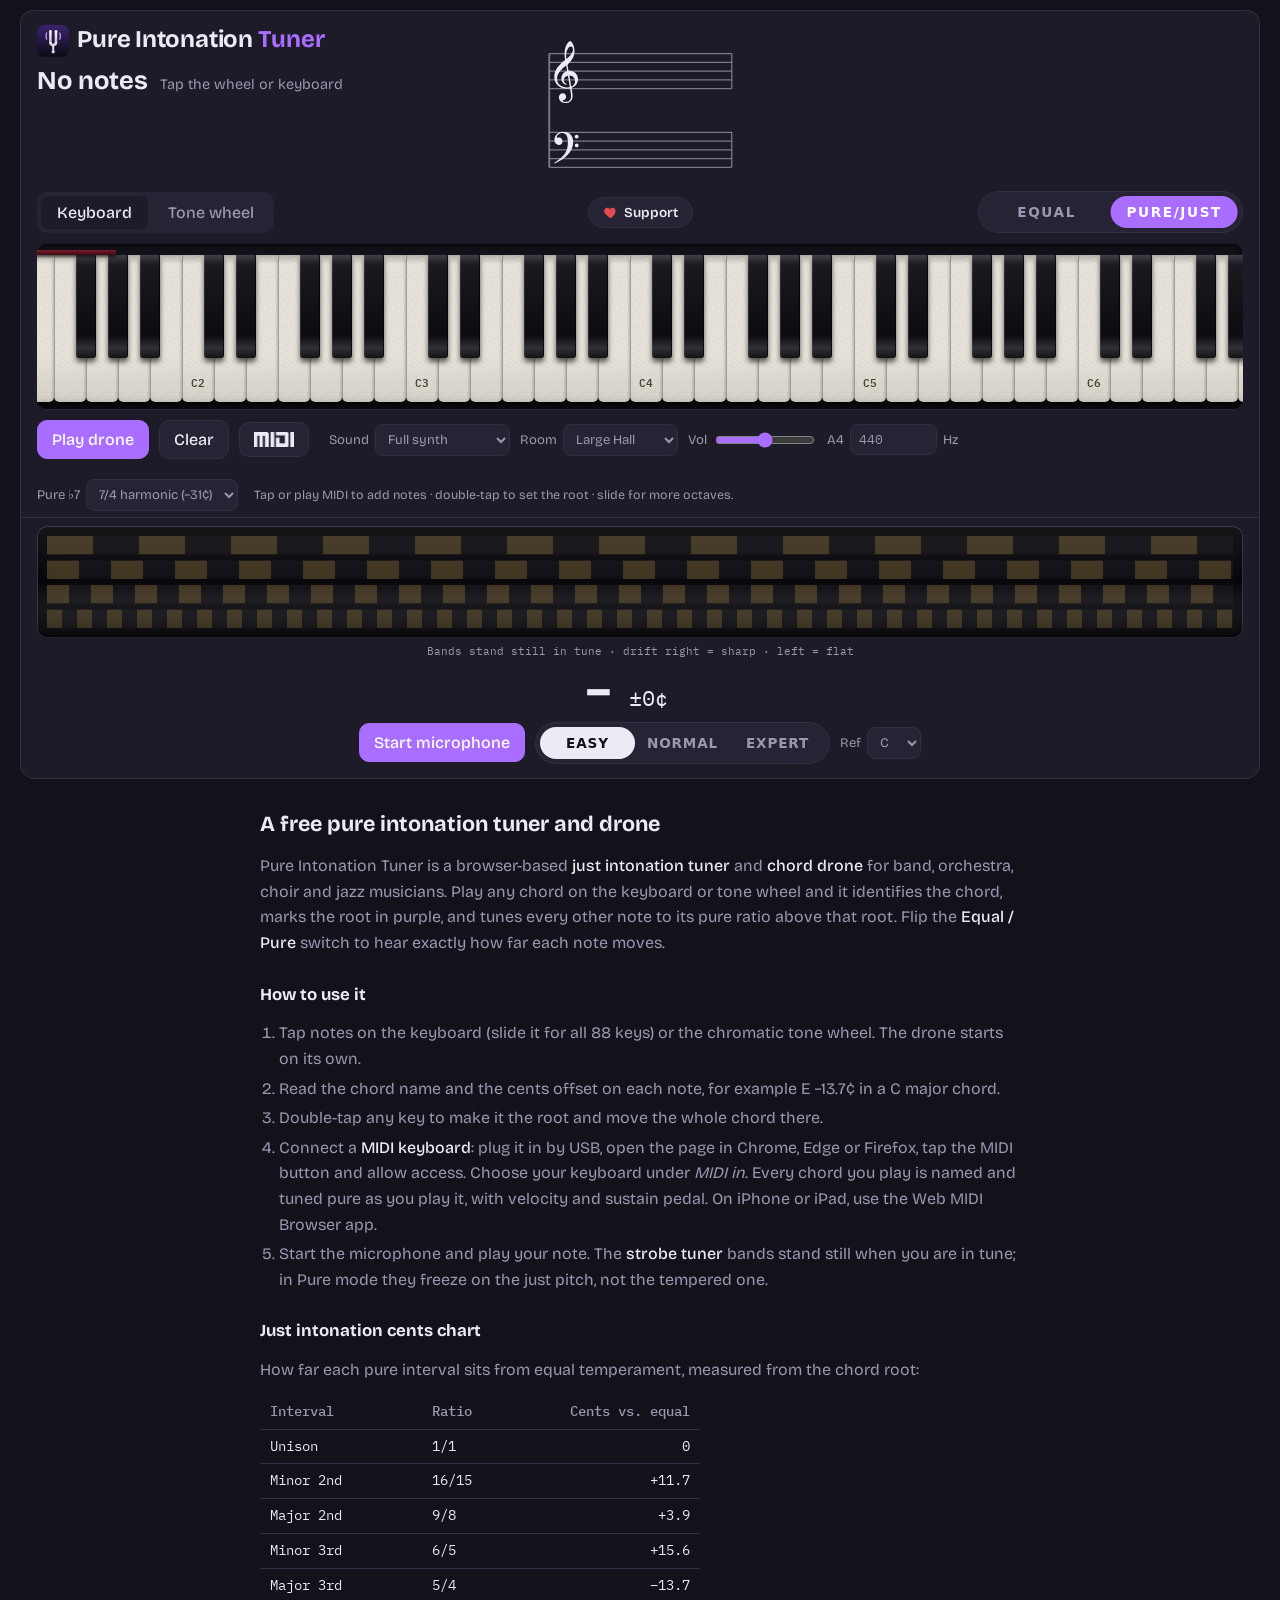
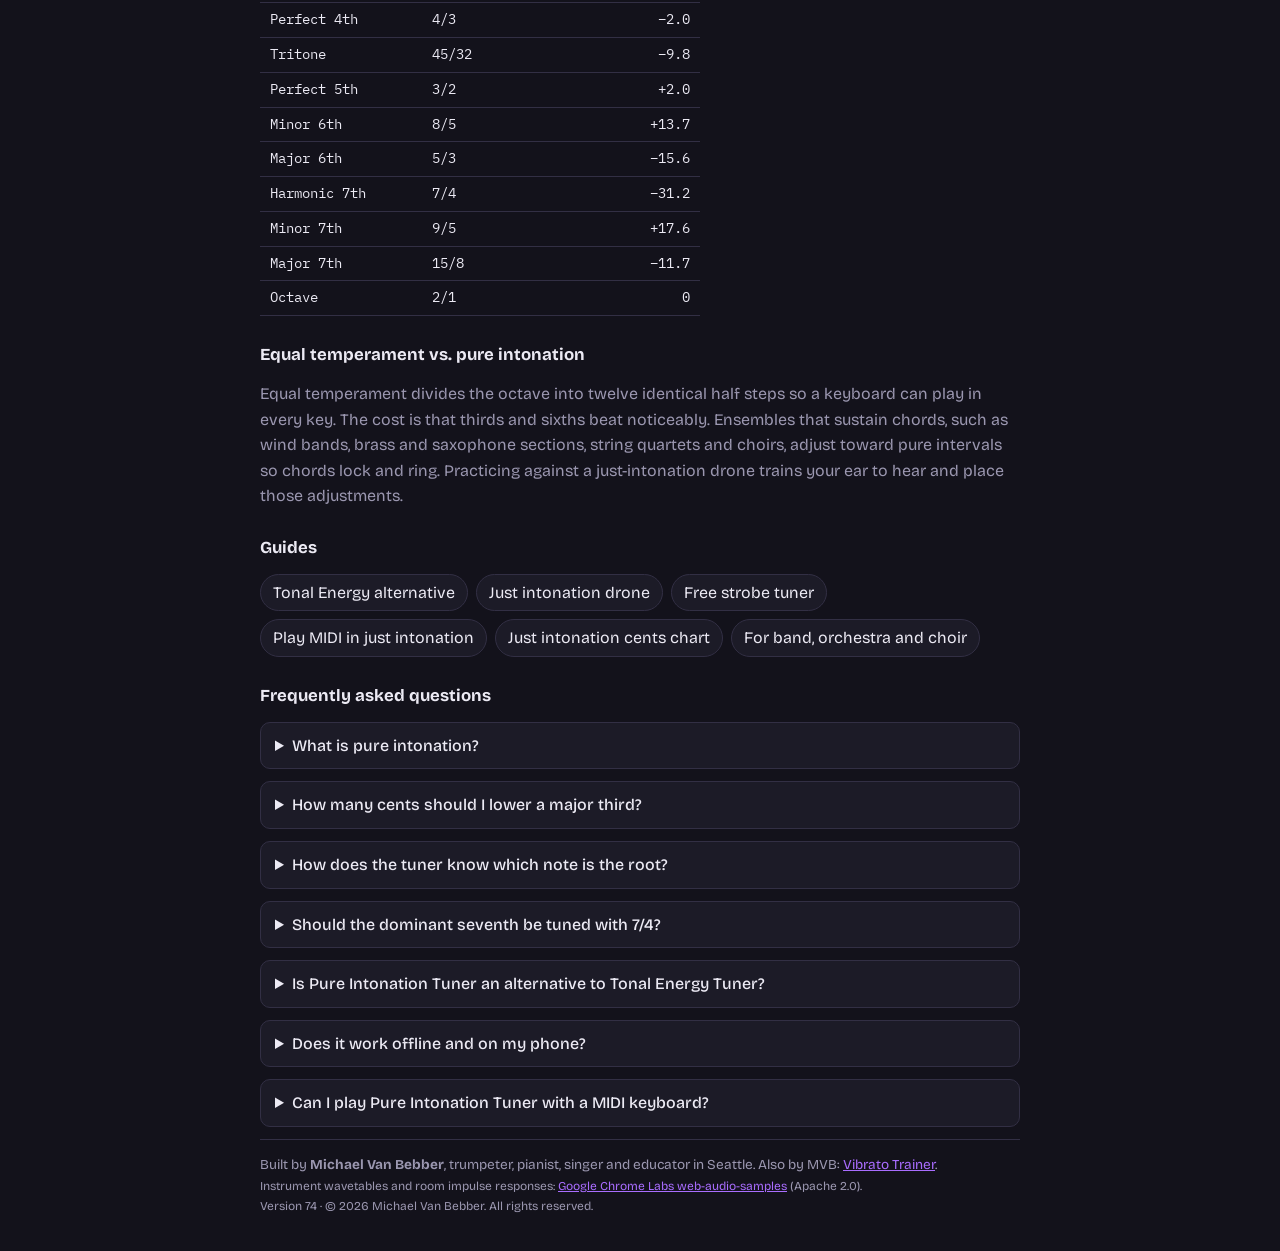
==== commit 41bdf0f9: "v74: fix stretched screenshot on guide pages Co-Authored-By: Claude Opus 5.5 <noreply@anthropic.com>" ====
--- a/index.html
+++ b/index.html
@@ -428,7 +428,7 @@
 <footer class="site-foot">
   <p>Built by <strong>Michael Van Bebber</strong>, trumpeter, pianist, singer and educator in Seattle. Also by MVB: <a href="https://vibratotrainer.com" rel="noopener">Vibrato Trainer</a>.</p>
   <p class="fine">Instrument wavetables and room impulse responses: <a href="https://github.com/GoogleChromeLabs/web-audio-samples" rel="noopener">Google Chrome Labs web-audio-samples</a> (Apache 2.0).</p>
-  <p class="fine">Version 73 · © 2026 Michael Van Bebber. All rights reserved.</p>
+  <p class="fine">Version 74 · © 2026 Michael Van Bebber. All rights reserved.</p>
 </footer>
 </div>
 <script>
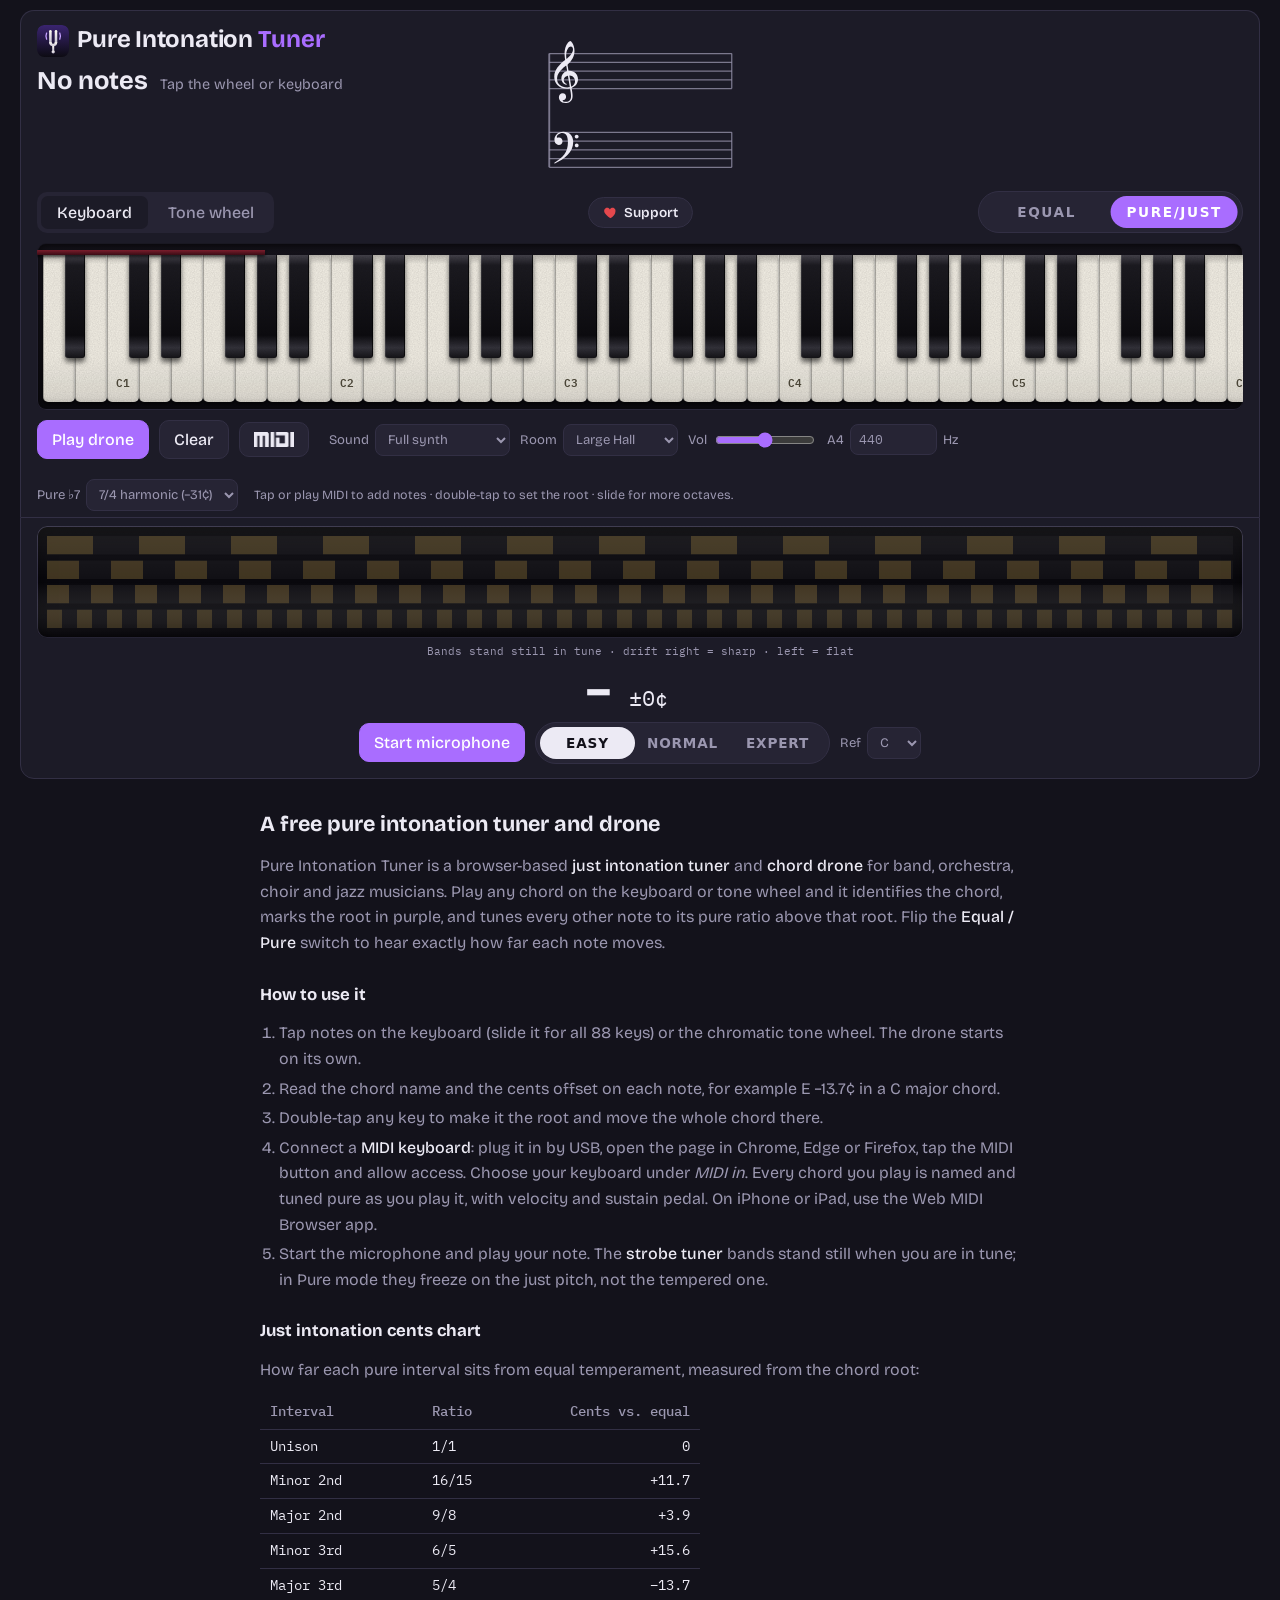
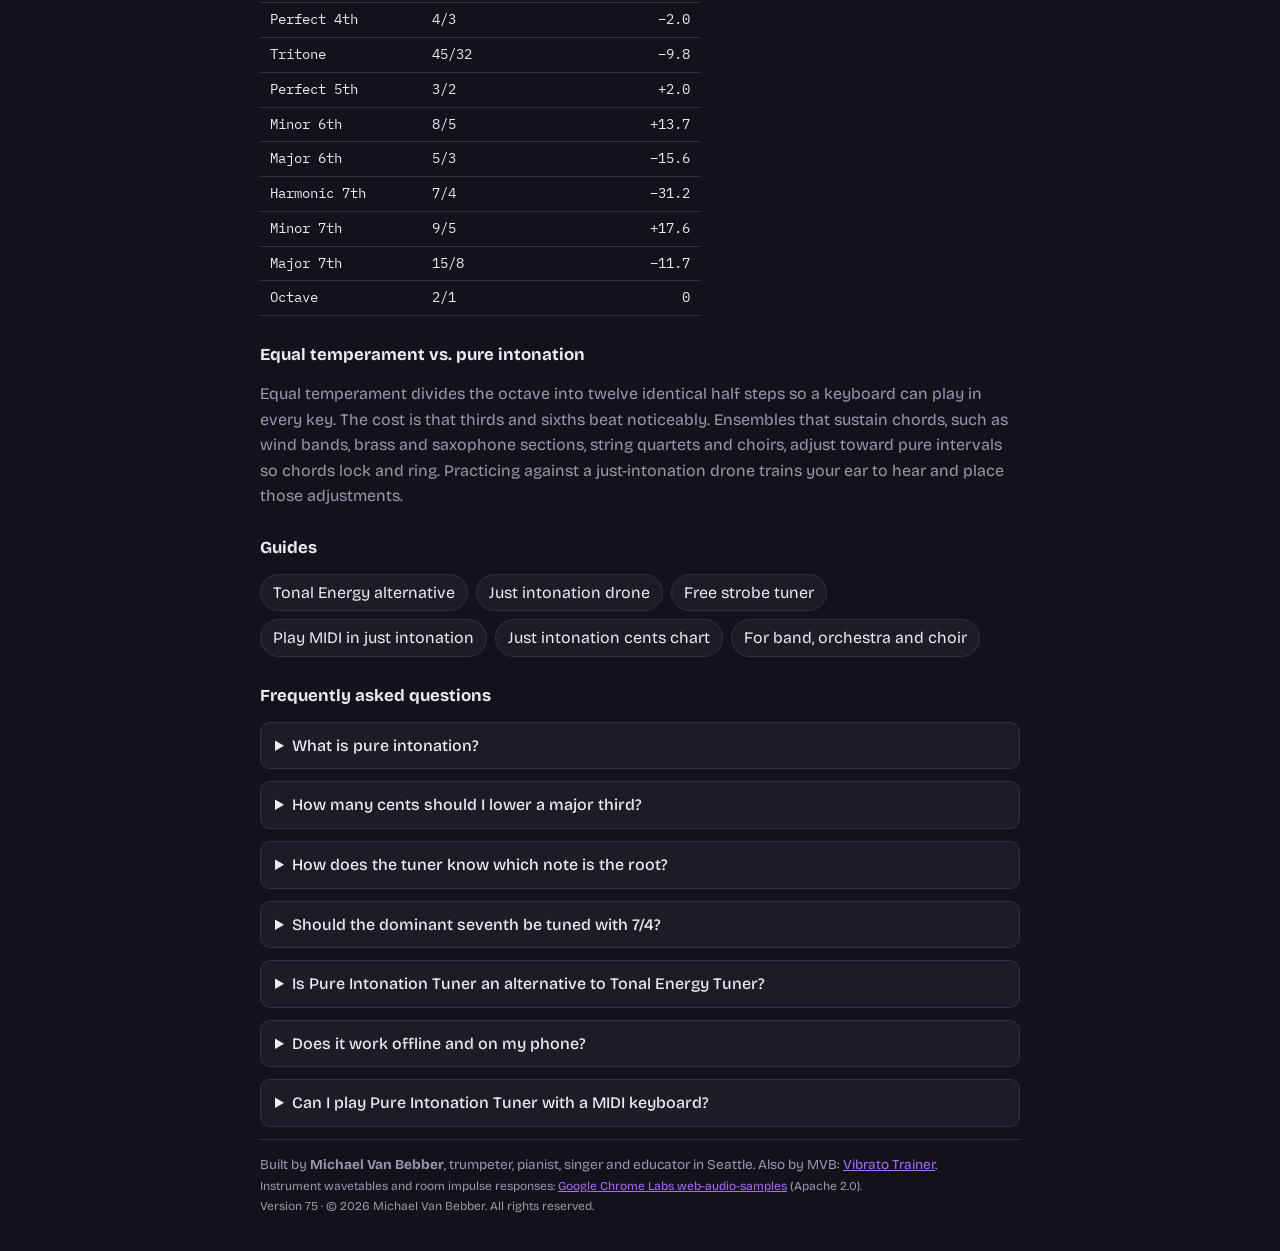
==== commit 6c1e11c4: "v75: guide screenshot now shows the full app including the strobe tuner in tune Co-Authored-By: Clau" ====
--- a/index.html
+++ b/index.html
@@ -428,7 +428,7 @@
 <footer class="site-foot">
   <p>Built by <strong>Michael Van Bebber</strong>, trumpeter, pianist, singer and educator in Seattle. Also by MVB: <a href="https://vibratotrainer.com" rel="noopener">Vibrato Trainer</a>.</p>
   <p class="fine">Instrument wavetables and room impulse responses: <a href="https://github.com/GoogleChromeLabs/web-audio-samples" rel="noopener">Google Chrome Labs web-audio-samples</a> (Apache 2.0).</p>
-  <p class="fine">Version 74 · © 2026 Michael Van Bebber. All rights reserved.</p>
+  <p class="fine">Version 75 · © 2026 Michael Van Bebber. All rights reserved.</p>
 </footer>
 </div>
 <script>
